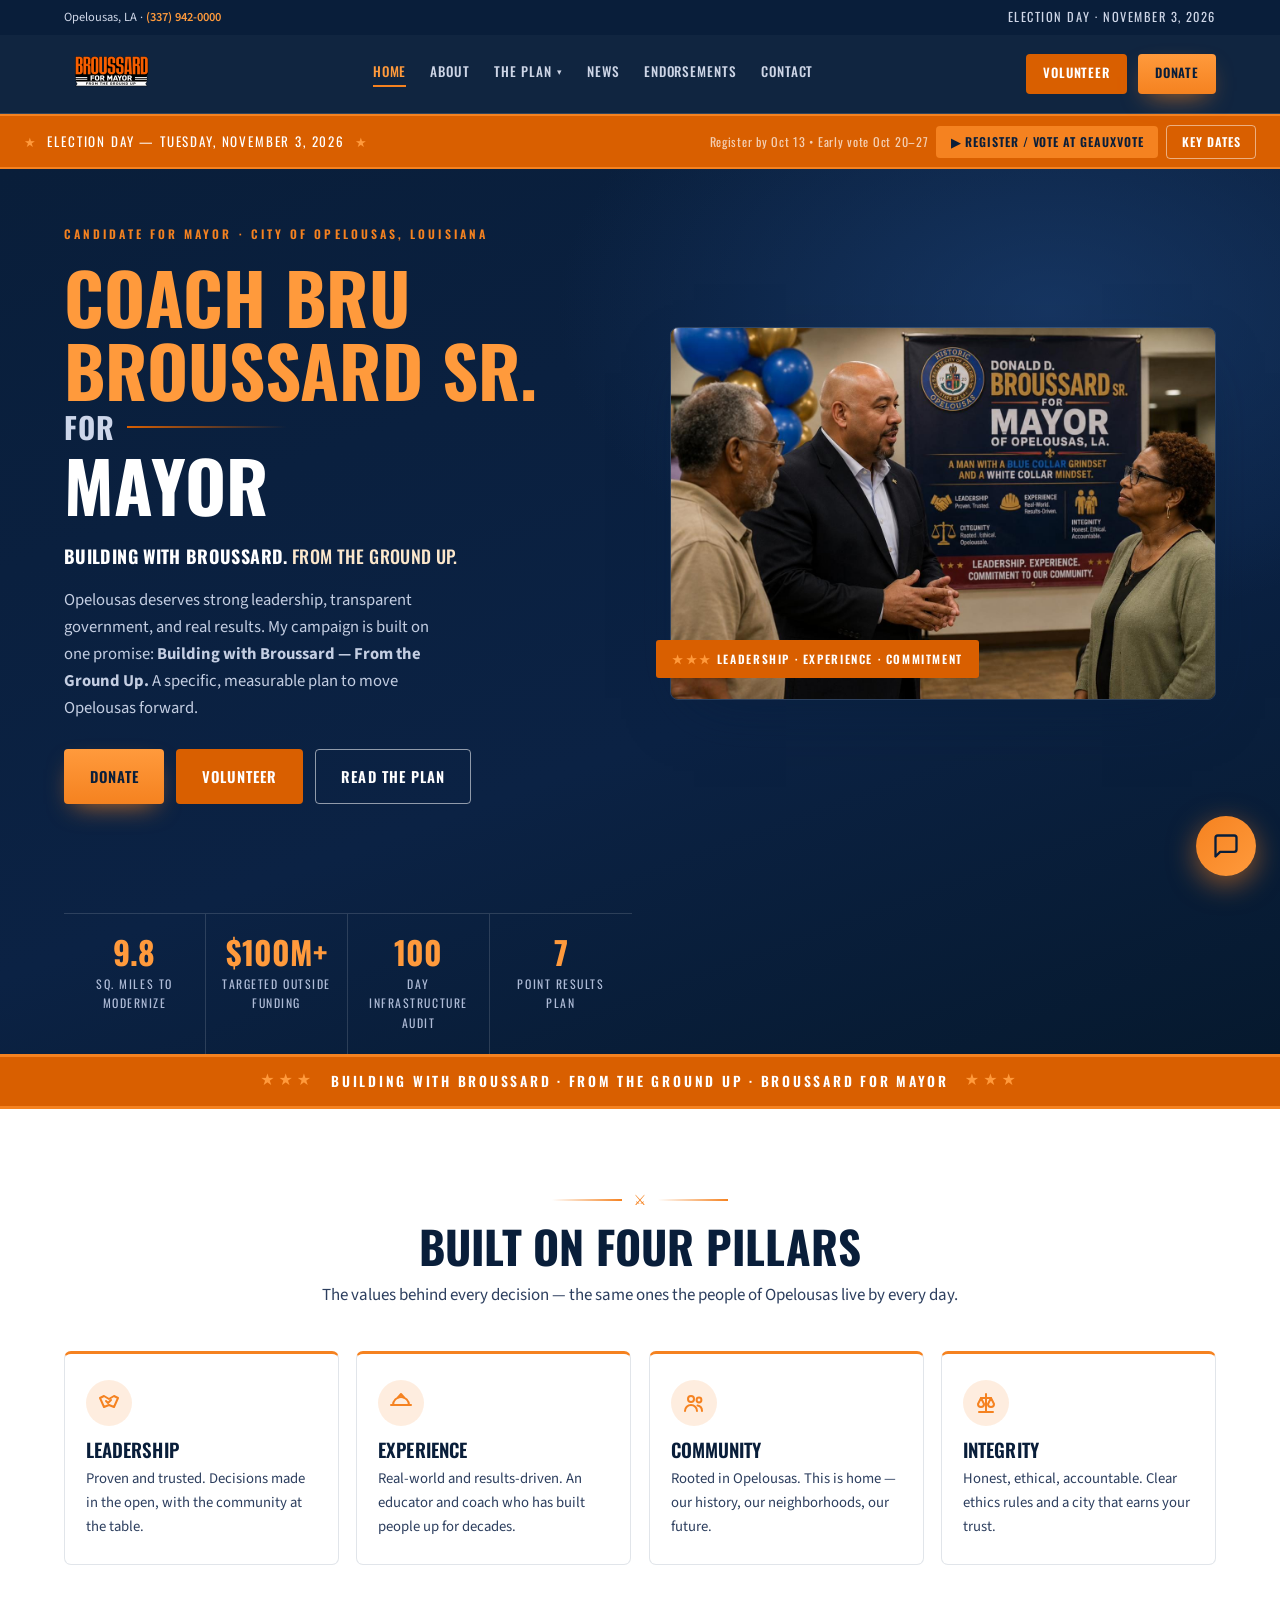
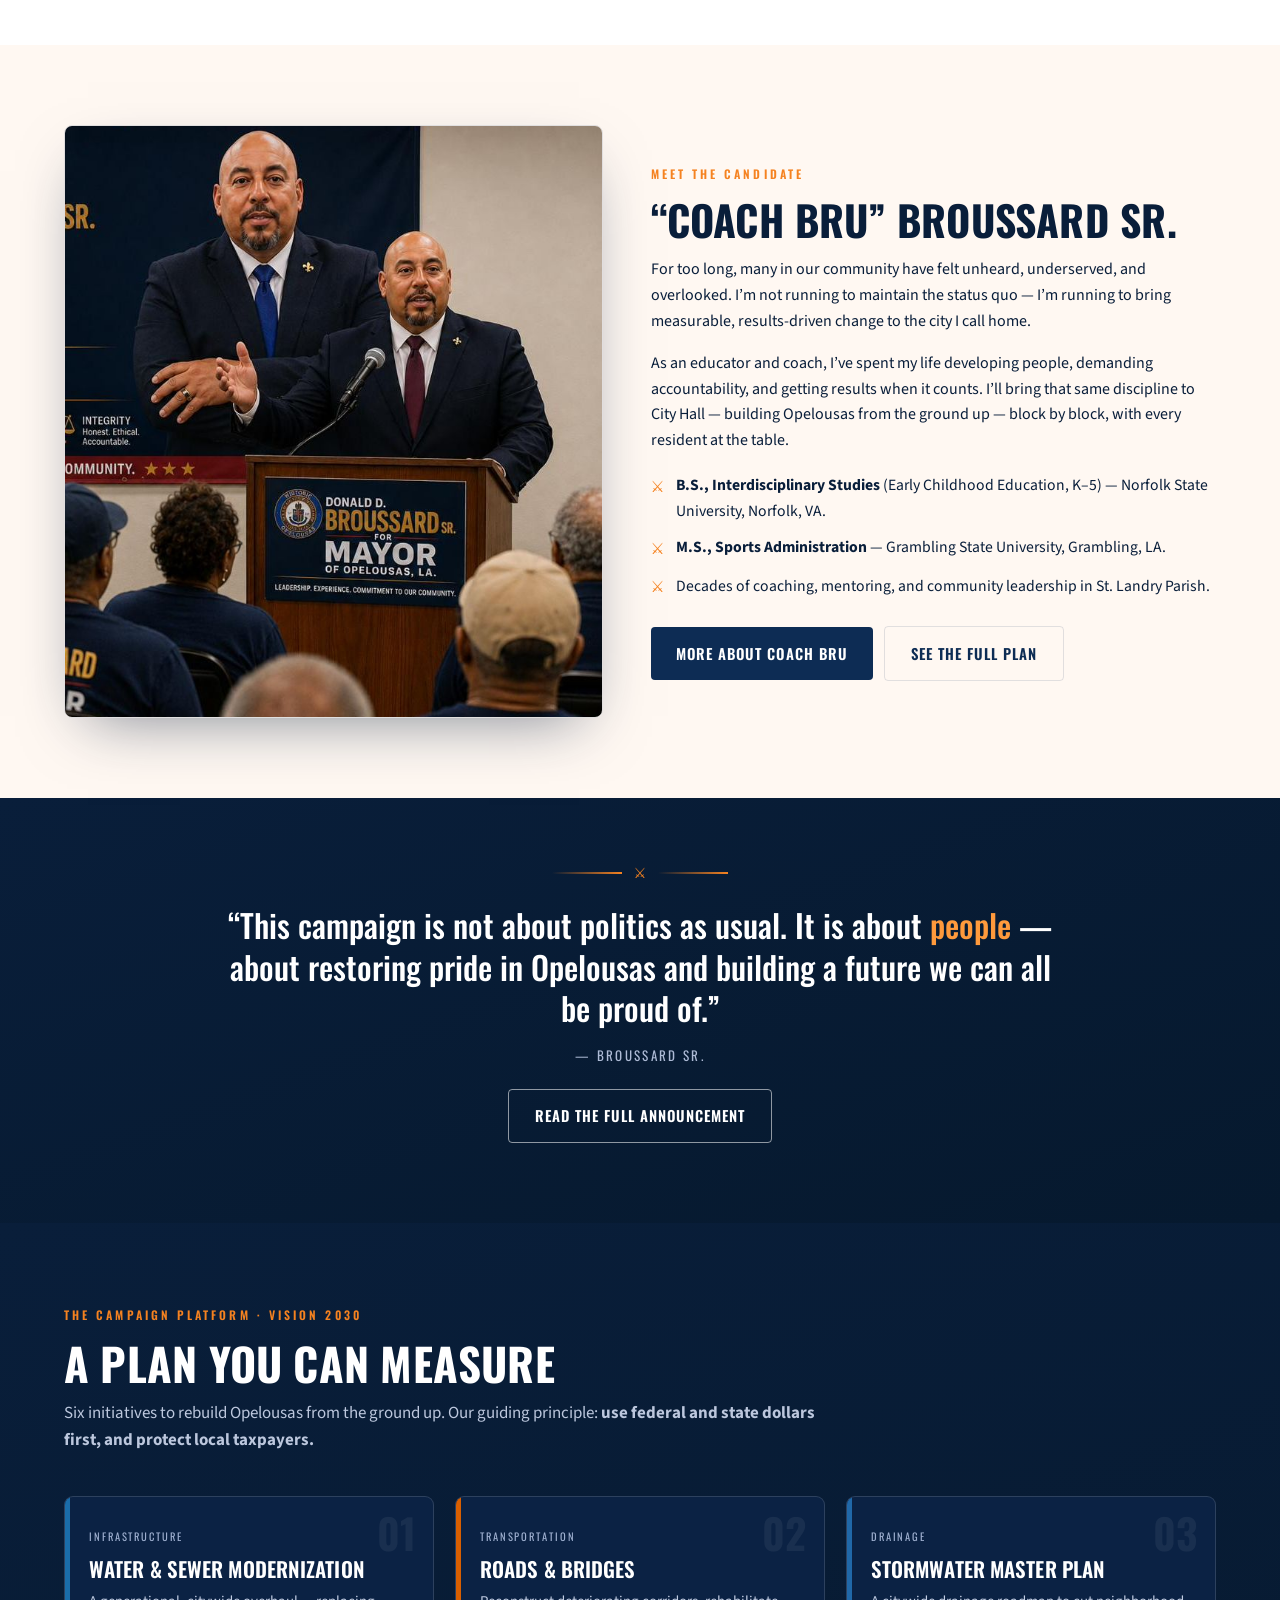
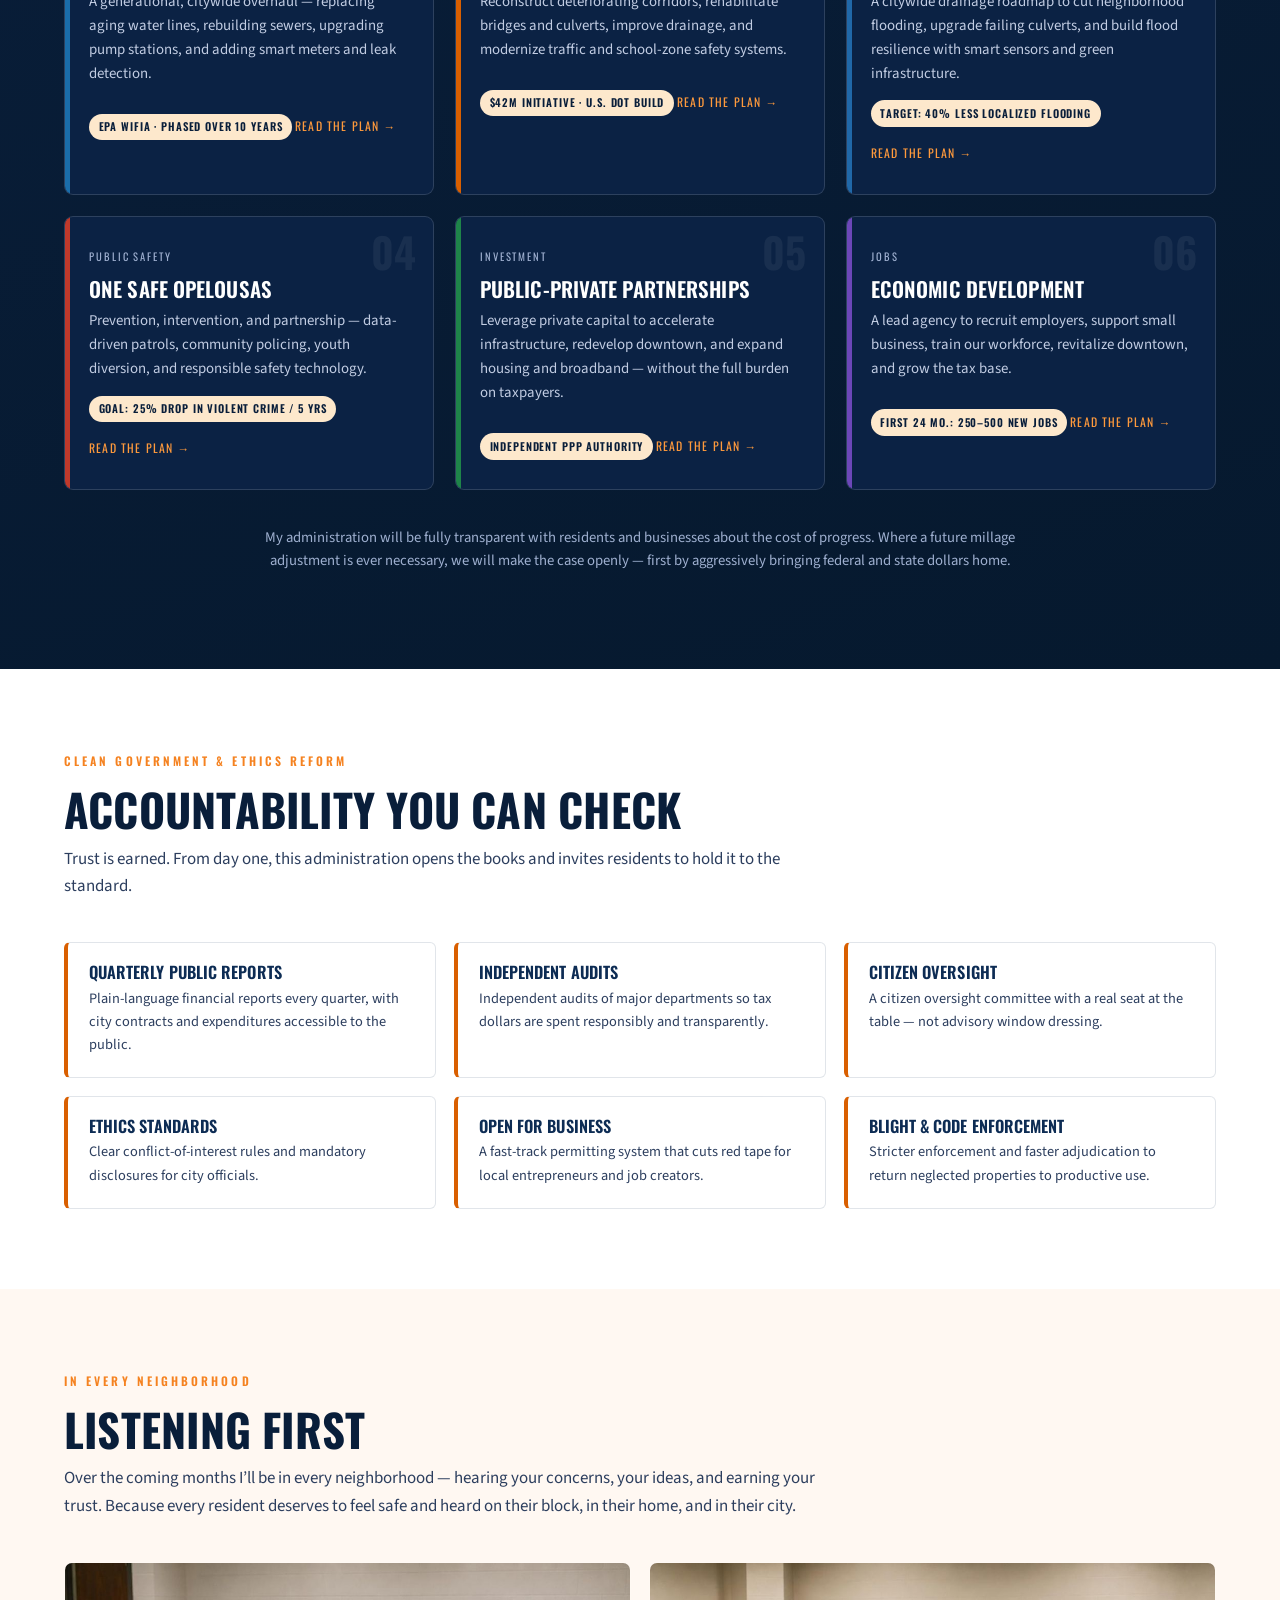
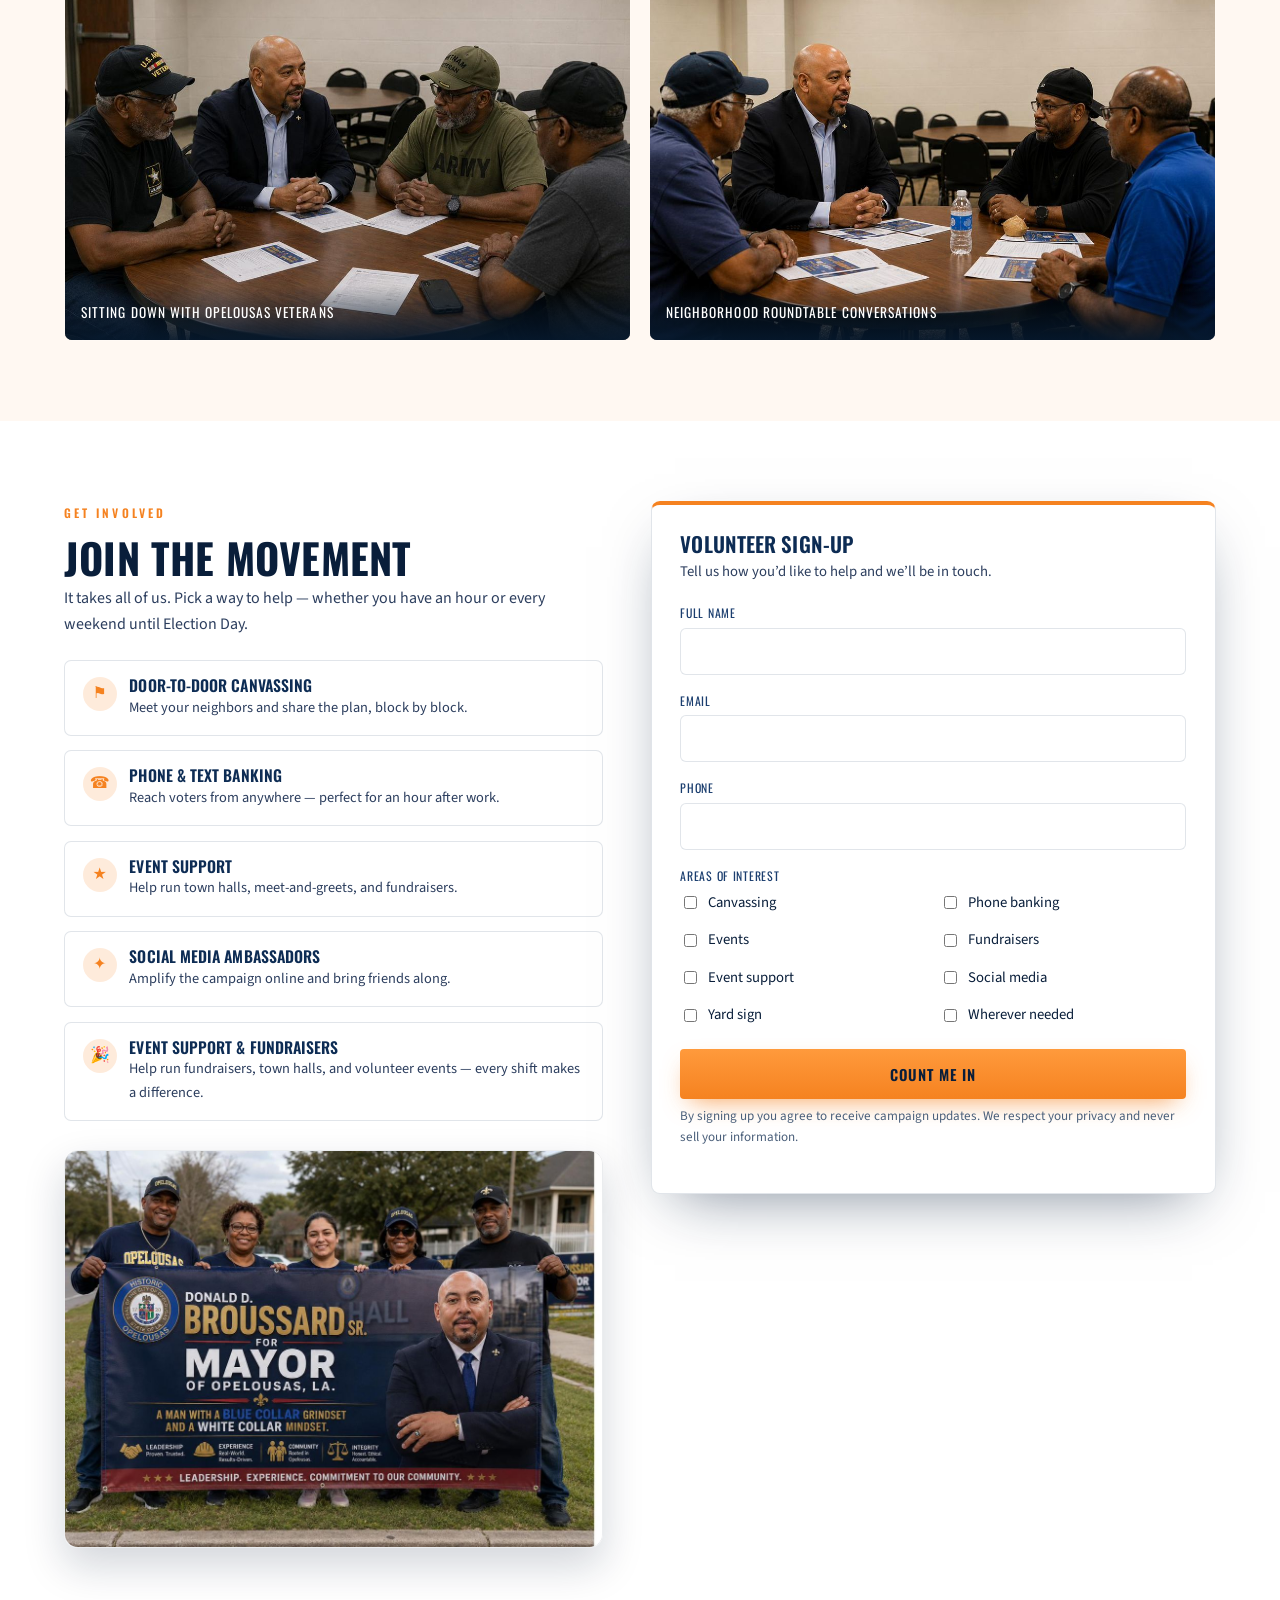
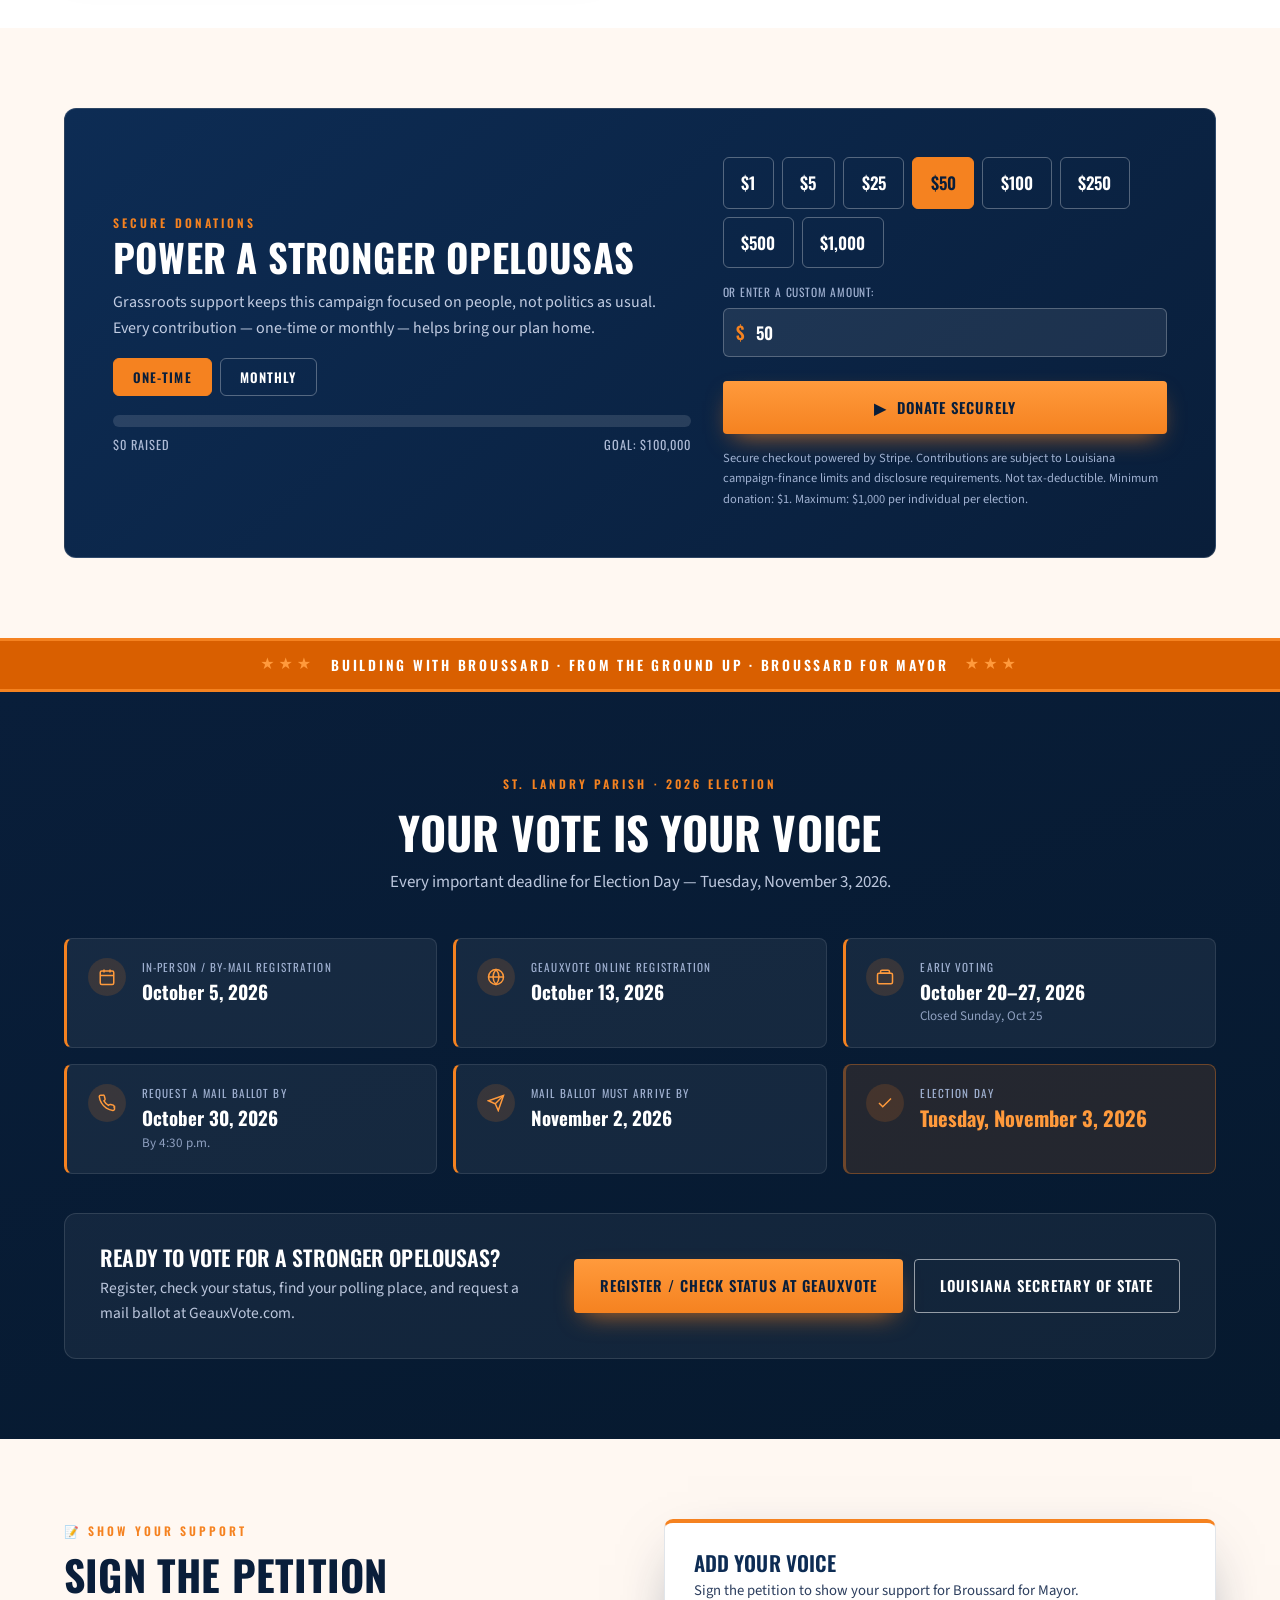
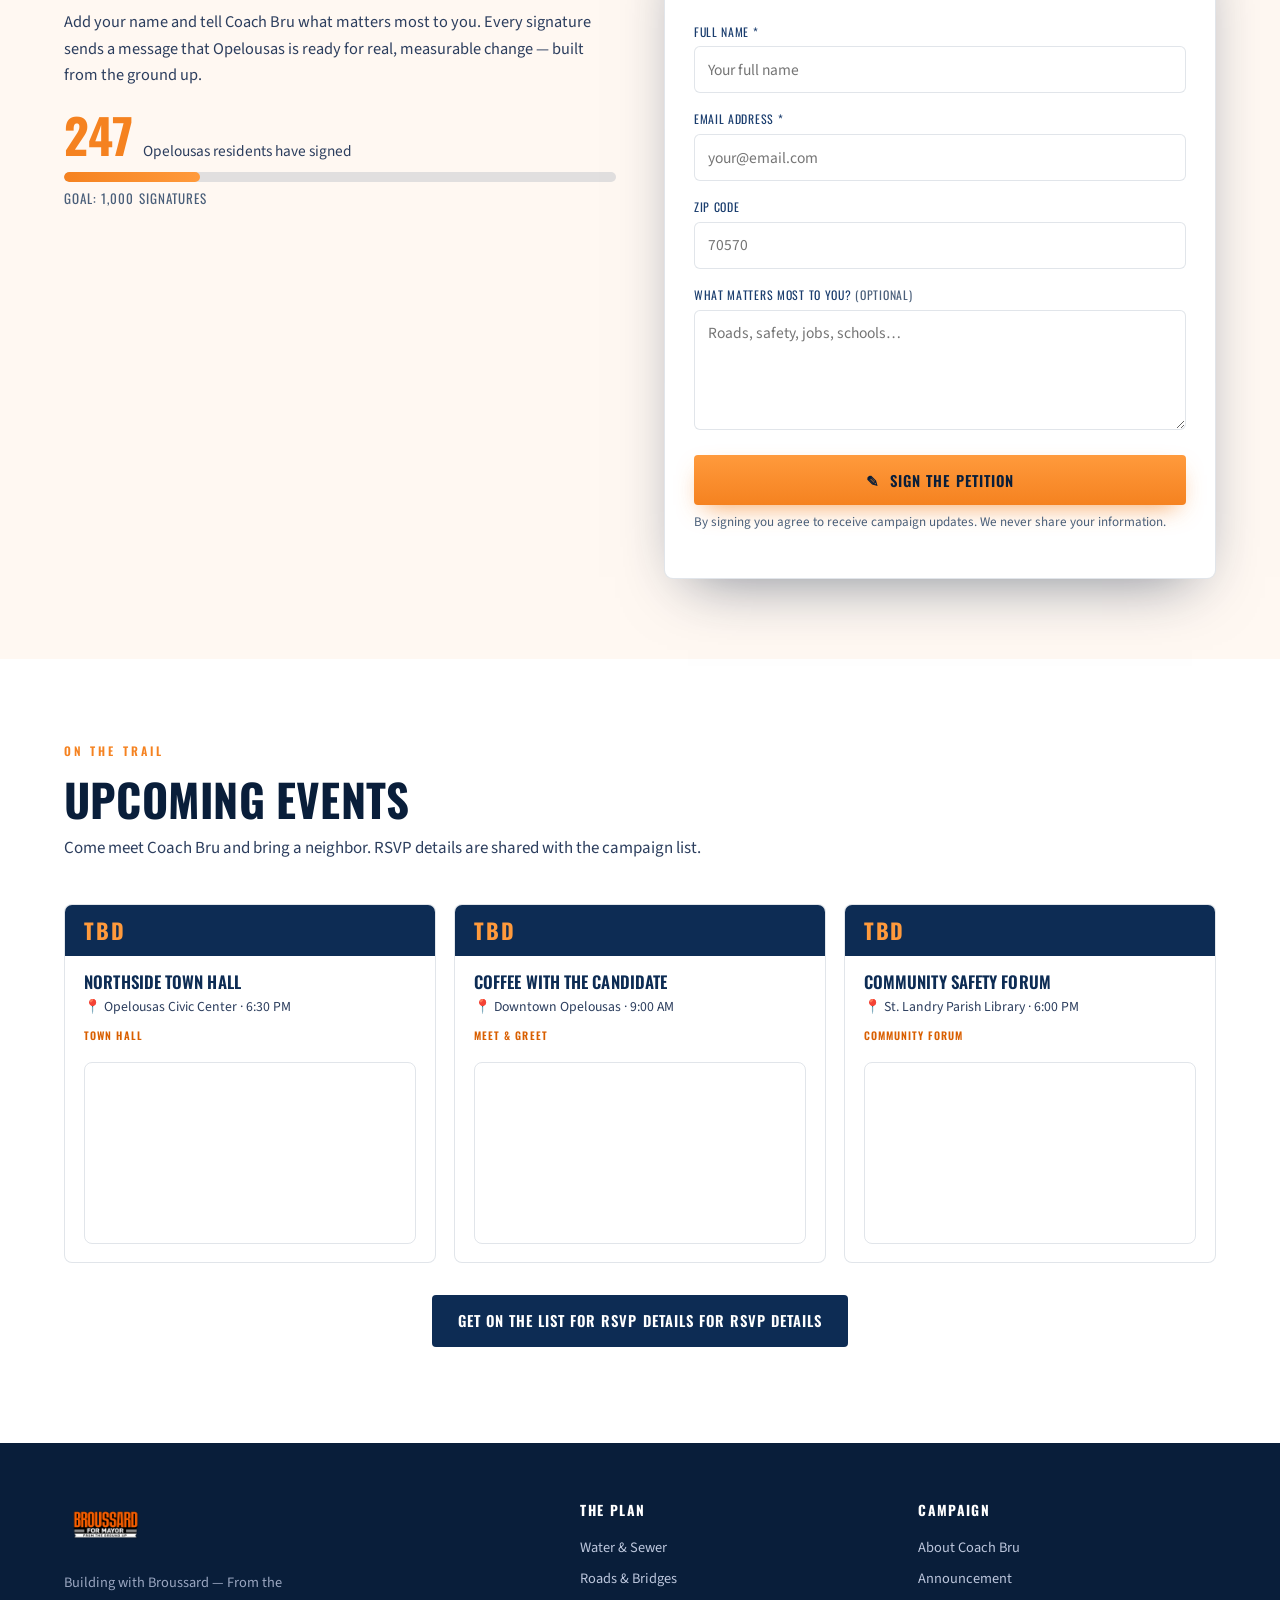
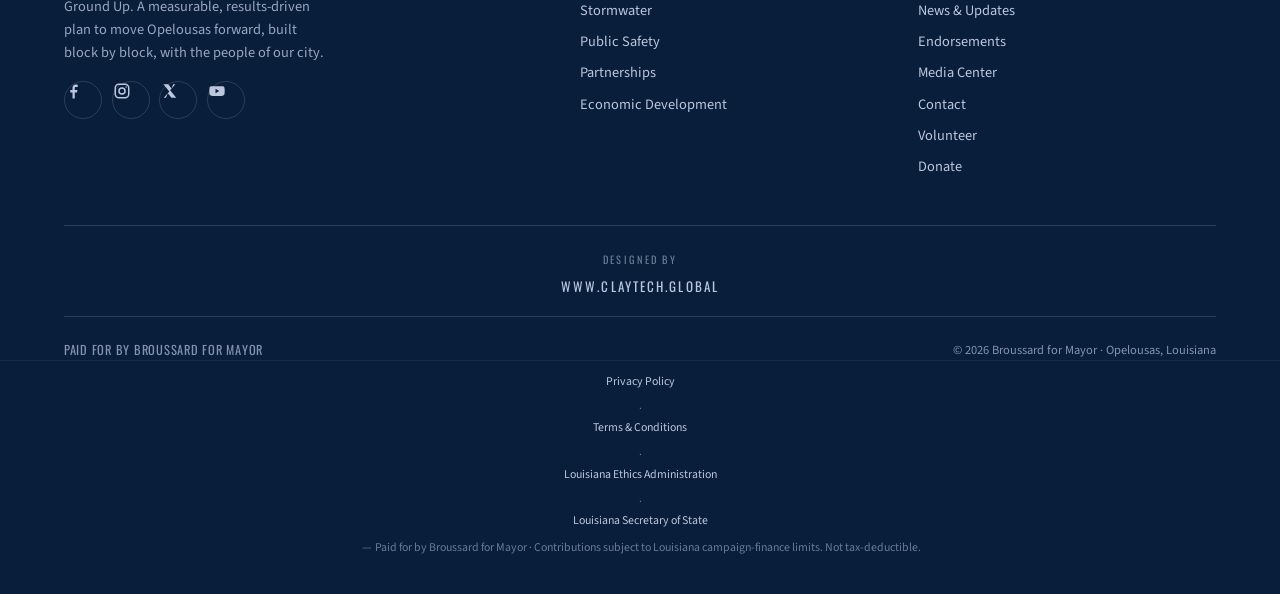
==== index.html @ f2c8d7ed "all done" ====
<!DOCTYPE html>
<html lang="en">
<head>
<meta charset="UTF-8"/>
<meta name="viewport" content="width=device-width,initial-scale=1.0"/>
<title>Broussard for Mayor &mdash; Opelousas, Louisiana</title>
<meta name="description" content="Coach Bru Broussard Sr. &mdash; Broussard for Mayor of Opelousas. Building with Broussard, From the Ground Up."/>
<meta name="theme-color" content="#091e3a"/>
<meta property="og:title" content="Broussard for Mayor &mdash; Opelousas"/>
<meta property="og:description" content="Building with Broussard. From the Ground Up. A six-point plan to rebuild Opelousas."/>
<link rel="preconnect" href="https://fonts.googleapis.com"/>
<link rel="preconnect" href="https://fonts.gstatic.com" crossorigin/>
<link href="https://fonts.googleapis.com/css2?family=Oswald:wght@400;500;600;700&family=Source+Sans+3:ital,wght@0,400;0,500;0,600;0,700;1,400&display=swap" rel="stylesheet"/>
<style>:root{
  --navy-900:#091e3a; --navy-850:#0b2244; --navy-800:#0D2C54; --navy-700:#1a3d6e;
  --gold:#F58220; --gold-bright:#ff9a3c; --gold-soft:#fde8cc;
  --brick:#d95f00; --brick-dark:#b54d00;
  --cream:#fff8f2; --paper:#ffffff; --ink:#091e3a; --slate:#2c3e5e; --slate-2:#4a5f7a;
  --line:rgba(255,255,255,.14); --line-ink:rgba(13,44,84,.12);
  --shadow:0 22px 60px -24px rgba(9,30,58,.55);
  --maxw:1200px;
  --water:#1a6daa; --road:#d95f00; --storm:#2068a8; --safe:#c0392b; --ppp:#1e8449; --econ:#6c47b8;
}
*{box-sizing:border-box;}
html{scroll-behavior:smooth;}
@media (prefers-reduced-motion:reduce){html{scroll-behavior:auto;} *{animation:none!important;transition:none!important;}}
body{margin:0;font-family:"Source Sans 3",system-ui,-apple-system,sans-serif;color:var(--ink);background:var(--paper);line-height:1.62;-webkit-font-smoothing:antialiased;overflow-x:hidden;}
html{overflow-x:hidden;}
img,video,iframe{max-width:100%;height:auto;}
h1,h2,h3,h4,.disp{font-family:"Oswald",sans-serif;font-weight:600;line-height:1.04;margin:0;letter-spacing:.005em;}
a{color:inherit;}
img{max-width:100%;display:block;}
p{margin:0 0 1rem;}
.wrap{max-width:var(--maxw);margin:0 auto;padding:0 24px;}
.wrap-narrow{max-width:980px;}
.eyebrow{font-family:"Oswald";text-transform:uppercase;letter-spacing:.26em;font-size:.74rem;font-weight:600;color:var(--gold);}
.fleur{color:var(--gold);}

/* fleur divider */
.fdiv{display:flex;align-items:center;gap:.7rem;color:var(--gold);font-size:.9rem;}
.fdiv::before,.fdiv::after{content:"";height:2px;background:linear-gradient(90deg,transparent,var(--gold));flex:1;max-width:70px;}
.fdiv.center{justify-content:center;margin:0 auto;}

/* buttons */
.btn{display:inline-flex;align-items:center;gap:.55rem;cursor:pointer;border:none;font-family:"Oswald";font-weight:600;text-transform:uppercase;letter-spacing:.07em;font-size:.92rem;padding:.9rem 1.6rem;border-radius:4px;text-decoration:none;transition:transform .15s ease,box-shadow .2s ease,background .2s ease,color .2s ease;white-space:nowrap;}
.btn:focus-visible{outline:3px solid var(--gold-bright);outline-offset:3px;}
.btn-gold{background:linear-gradient(180deg,var(--gold-bright),var(--gold));color:var(--navy-900);box-shadow:0 10px 26px -10px rgba(245,130,32,.8);}
.btn-gold:hover{transform:translateY(-2px);}
.btn-brick{background:var(--brick);color:#fff;}
.btn-brick:hover{background:var(--brick-dark);transform:translateY(-2px);}
.btn-navy{background:var(--navy-800);color:#fff;}
.btn-navy:hover{background:var(--navy-700);transform:translateY(-2px);}
.btn-ghost{background:transparent;color:#fff;border:1.6px solid rgba(255,255,255,.55);}
.btn-ghost:hover{border-color:var(--gold);color:var(--gold-bright);}
.btn-ghost-ink{background:transparent;color:var(--navy-800);border:1.6px solid var(--line-ink);}
.btn-ghost-ink:hover{border-color:var(--gold);color:var(--navy-700);}
.btn-sm{padding:.62rem 1.05rem;font-size:.8rem;}

.skip{position:absolute;left:-999px;top:0;background:var(--gold);color:var(--navy-900);padding:.6rem 1rem;z-index:300;font-family:"Oswald";font-weight:600;}
.skip:focus{left:8px;top:8px;}

/* seal */
.seal{width:46px;height:46px;flex:0 0 auto;border-radius:50%;background:
  radial-gradient(circle at 50% 50%, #143a78 0 44%, #0a1c44 45% 60%, var(--gold) 61% 70%, #0a1c44 71% 100%);
  position:relative;border:1px solid rgba(255,255,255,.2);display:grid;place-items:center;}
.seal::after{content:"\2693";color:var(--gold-bright);font-size:1.15rem;}

/* top contact bar */
.topbar{background:var(--navy-900);color:#cfd7e8;font-size:.78rem;}
.topbar .wrap{display:flex;justify-content:space-between;align-items:center;gap:1rem;padding:.45rem 24px;flex-wrap:wrap;}
.topbar a{color:var(--gold-bright);text-decoration:none;font-weight:600;}
.topbar .tdate{font-family:"Oswald";letter-spacing:.12em;text-transform:uppercase;}

/* nav */
header.nav{position:sticky;top:0;z-index:200;background:rgba(9,30,58,.97);backdrop-filter:blur(10px);border-bottom:1px solid var(--line);}
.nav .wrap{display:flex;align-items:center;justify-content:space-between;padding:.45rem 24px;gap:1rem;}
.brand{display:flex;align-items:center;text-decoration:none;color:#fff;flex:0 1 auto;min-width:0;}
.brand-logo{height:64px;width:auto;display:block;max-width:min(280px,55vw);object-fit:contain;}
nav.links{display:flex;align-items:center;gap:1.5rem;}
nav.links>a{color:#cdd5e6;text-decoration:none;font-family:"Oswald";font-weight:500;text-transform:uppercase;font-size:.83rem;letter-spacing:.07em;transition:color .15s;padding-bottom:3px;border-bottom:2px solid transparent;}
nav.links>a:hover,nav.links>a.active{color:var(--gold-bright);border-color:var(--gold);}
/* dropdown */
.has-drop{position:relative;}
.has-drop>a{display:inline-flex;align-items:center;gap:.35rem;cursor:pointer;color:#cdd5e6;text-decoration:none;font-family:"Oswald";font-weight:500;text-transform:uppercase;font-size:.83rem;letter-spacing:.07em;padding-bottom:3px;border-bottom:2px solid transparent;}
.has-drop>a:hover,.has-drop.active>a{color:var(--gold-bright);border-color:var(--gold);}
.has-drop>a::after{content:"\25be";font-size:.7em;}
.dropmenu{position:absolute;top:calc(100% + 8px);left:50%;transform:translateX(-50%) translateY(6px);background:var(--navy-850);border:1px solid var(--line);border-radius:8px;padding:.5rem;min-width:248px;opacity:0;visibility:hidden;transition:opacity .16s,transform .16s;box-shadow:var(--shadow);}
.has-drop:hover .dropmenu,.has-drop:focus-within .dropmenu{opacity:1;visibility:visible;transform:translateX(-50%) translateY(0);}
.dropmenu a{display:flex;align-items:center;gap:.6rem;padding:.6rem .7rem;border-radius:6px;color:#cdd5e6;text-decoration:none;font-family:"Oswald";text-transform:uppercase;letter-spacing:.05em;font-size:.78rem;border:none;}
.dropmenu a:hover{background:rgba(255,255,255,.06);color:#fff;}
.dropmenu a .sw{width:10px;height:10px;border-radius:2px;flex:0 0 auto;}
.nav-cta{display:flex;align-items:center;gap:.7rem;}
.menu-btn{display:none;background:none;border:1.5px solid var(--line);color:#fff;border-radius:5px;padding:.5rem .65rem;cursor:pointer;font-size:1.1rem;}
.mobile-panel{display:none;background:var(--navy-850);border-bottom:1px solid var(--line);}
.mobile-panel.open{display:block;}
.mobile-panel a{display:block;padding:.85rem 24px;color:#cdd5e6;text-decoration:none;font-family:"Oswald";text-transform:uppercase;letter-spacing:.07em;border-bottom:1px solid rgba(255,255,255,.06);font-size:.86rem;}
.mobile-panel a.sub{padding-left:42px;font-size:.8rem;color:#aeb9d2;}
.mobile-panel .mlabel{padding:.85rem 24px .3rem;font-size:.68rem;letter-spacing:.2em;color:var(--gold);font-family:"Oswald";text-transform:uppercase;}

/* hero (home) */
.hero{position:relative;background:linear-gradient(160deg,var(--navy-900),var(--navy-850) 60%,#06192e);color:#fff;overflow:hidden;}
.hero .wrap{display:grid;grid-template-columns:1.02fr .98fr;gap:2.4rem;align-items:center;position:relative;z-index:2;padding-top:3.4rem;padding-bottom:3.4rem;}
.hero-copy .eyebrow{margin-bottom:1.05rem;display:block;}
.hero h1{font-size:clamp(2.5rem,5.6vw,4.4rem);font-weight:700;text-transform:uppercase;}
.hero h1 .name{color:var(--gold-bright);display:block;}
.hero h1 .for{display:flex;align-items:center;gap:.7rem;font-size:.42em;letter-spacing:.04em;color:#cdd6ea;margin:.35rem 0;}
.hero h1 .for::after{content:"";height:2px;flex:1;background:linear-gradient(90deg,var(--brick),transparent);max-width:160px;}
.hero h1 .office{color:#fff;display:block;}
.hero .slogan{font-family:"Oswald";font-weight:500;font-size:1.12rem;color:var(--gold-soft);margin:1.3rem 0 .2rem;text-transform:uppercase;letter-spacing:.02em;}
.hero .slogan b{color:#fff;}
.hero .mission{color:#c4cee2;max-width:48ch;margin:1rem 0 1.7rem;font-size:1.04rem;}
.hero-cta{display:flex;flex-wrap:wrap;gap:.75rem;}
.hero-figure{position:relative;}
.hero-figure .photo{border-radius:8px;overflow:hidden;border:1px solid rgba(255,255,255,.14);box-shadow:var(--shadow);aspect-ratio:3/2.05;}
.hero-figure .photo img{width:100%;height:100%;object-fit:cover;object-position:50% 32%;}
.hero-badge{position:absolute;left:-14px;bottom:22px;background:var(--brick);color:#fff;font-family:"Oswald";font-weight:600;text-transform:uppercase;letter-spacing:.14em;font-size:.72rem;padding:.6rem 1rem;border-radius:3px;box-shadow:var(--shadow);}
.hero-badge .stars{color:var(--gold-bright);letter-spacing:.2em;}
.hero-glow{position:absolute;inset:0;background:radial-gradient(820px 520px at 82% 16%,rgba(26,61,110,.7),transparent 60%);z-index:1;pointer-events:none;}

/* stats */
.stats{display:grid;grid-template-columns:repeat(4,1fr);gap:0;border-top:1px solid var(--line);}
.stats .stat{padding:1.4rem 1rem;text-align:center;border-right:1px solid var(--line);}
.stats .stat:last-child{border-right:none;}
.stats .num{font-family:"Oswald";font-weight:700;font-size:2rem;color:var(--gold-bright);line-height:1;}
.stats .lab{font-size:.74rem;text-transform:uppercase;letter-spacing:.13em;color:#aebbd6;margin-top:.4rem;font-family:"Oswald";}

/* red star ticker band */
.band{background:var(--brick);color:#fff;border-top:3px solid var(--gold);border-bottom:3px solid var(--gold);}
.band .wrap{display:flex;align-items:center;justify-content:center;gap:1rem;padding:.7rem 24px;flex-wrap:wrap;}
.band .txt{font-family:"Oswald";font-weight:600;text-transform:uppercase;letter-spacing:.2em;font-size:.86rem;text-align:center;}
.band .star{color:var(--gold-bright);letter-spacing:.25em;}

/* generic section */
section{padding:5rem 0;}
.bg-cream{background:var(--cream);}
.bg-navy{background:linear-gradient(160deg,var(--navy-900),#06192e);color:#fff;}
.bg-paper{background:var(--paper);}
.shead{max-width:760px;margin-bottom:2.6rem;}
.shead.center{margin-left:auto;margin-right:auto;text-align:center;}
.shead h2{font-size:clamp(1.9rem,4vw,2.8rem);text-transform:uppercase;font-weight:700;margin-top:.7rem;}
.shead p{color:var(--slate);font-size:1.06rem;margin-top:.8rem;}
.bg-navy .shead p{color:#bcc7dd;}

/* pillars */
.pillars{display:grid;grid-template-columns:repeat(4,1fr);gap:1.1rem;}
.pillar{background:#fff;border:1px solid var(--line-ink);border-top:3px solid var(--gold);border-radius:7px;padding:1.6rem 1.3rem;}
.pillar .ic{width:46px;height:46px;display:grid;place-items:center;border-radius:50%;background:rgba(245,130,32,.14);color:var(--gold);margin-bottom:.9rem;}
.pillar .ic svg{width:24px;height:24px;}
.pillar h3{font-size:1.18rem;text-transform:uppercase;font-weight:600;}
.pillar p{font-size:.92rem;color:var(--slate);margin:.45rem 0 0;}

/* split */
.split{display:grid;grid-template-columns:1fr 1.05fr;gap:3rem;align-items:center;}
.split.rev{grid-template-columns:1.05fr 1fr;}
.split .media{border-radius:8px;overflow:hidden;border:1px solid var(--line-ink);box-shadow:var(--shadow);aspect-ratio:4/4.4;}
.split .media img{width:100%;height:100%;object-fit:cover;}
.split h2{font-size:clamp(1.8rem,3.6vw,2.6rem);text-transform:uppercase;font-weight:700;margin:.6rem 0 1rem;}
.factlist{list-style:none;padding:0;margin:1.2rem 0 0;display:grid;gap:.7rem;}
.factlist li{display:flex;gap:.7rem;align-items:flex-start;font-size:.98rem;}
.factlist .fleur{flex:0 0 auto;margin-top:.1rem;}

/* plan grid (home) */
.plan{display:grid;grid-template-columns:repeat(3,1fr);gap:1.3rem;}
.pcard{position:relative;display:block;text-decoration:none;background:var(--navy-850);border:1px solid var(--line);border-radius:9px;padding:1.7rem 1.5rem;overflow:hidden;transition:transform .18s ease,border-color .18s ease;}
.pcard:hover{transform:translateY(-4px);border-color:rgba(245,130,32,.5);}
.pcard .tag{font-family:"Oswald";font-size:.66rem;letter-spacing:.18em;text-transform:uppercase;color:#9fb0d0;}
.pcard h3{font-size:1.3rem;text-transform:uppercase;font-weight:600;margin:.5rem 0 .6rem;color:#fff;}
.pcard p{font-size:.93rem;color:#c2cde3;margin:0 0 .9rem;}
.pcard .chip{display:inline-flex;align-items:center;gap:.4rem;font-family:"Oswald";font-size:.68rem;letter-spacing:.08em;text-transform:uppercase;font-weight:600;color:var(--navy-900);background:var(--gold-soft);padding:.28rem .6rem;border-radius:20px;}
.pcard .more{font-family:"Oswald";text-transform:uppercase;letter-spacing:.1em;font-size:.74rem;color:var(--gold-bright);margin-top:1rem;display:inline-block;}
.pcard .accent{position:absolute;left:0;top:0;width:5px;height:100%;}
.pcard .num{position:absolute;right:1.1rem;top:.9rem;font-family:"Oswald";font-weight:700;font-size:2.6rem;color:rgba(255,255,255,.06);line-height:1;}

/* accountability */
.acc{display:grid;grid-template-columns:repeat(3,1fr);gap:1.1rem;margin-top:.5rem;}
.acc .item{background:#fff;border:1px solid var(--line-ink);border-left:4px solid var(--brick);border-radius:6px;padding:1.3rem 1.3rem;}
.acc .item h4{font-family:"Oswald";font-size:1.02rem;text-transform:uppercase;font-weight:600;color:var(--navy-800);margin-bottom:.35rem;}
.acc .item p{font-size:.9rem;color:var(--slate);margin:0;}

/* gallery */
.gal{display:grid;grid-template-columns:repeat(2,1fr);gap:1.1rem;}
.gal figure{margin:0;border-radius:8px;overflow:hidden;position:relative;border:1px solid var(--line);}
.gal figure img{width:100%;height:100%;object-fit:cover;aspect-ratio:3/2;}
.gal figcaption{position:absolute;left:0;bottom:0;right:0;padding:1rem;background:linear-gradient(0deg,rgba(6,25,46,.9),transparent);color:#fff;font-family:"Oswald";text-transform:uppercase;letter-spacing:.08em;font-size:.84rem;}

/* get involved + form */
.involve{display:grid;grid-template-columns:1fr 1.05fr;gap:3rem;align-items:start;}
.involve-photo{margin-top:1.8rem;border-radius:14px;overflow:hidden;box-shadow:0 18px 40px rgba(9,30,58,.18);border:1px solid rgba(9,30,58,.08);}
.involve-photo img{display:block;width:100%;height:auto;}
.waylist{list-style:none;padding:0;margin:1.4rem 0 0;display:grid;gap:.9rem;}
.waylist li{display:flex;gap:.8rem;align-items:flex-start;background:#fff;border:1px solid var(--line-ink);border-radius:7px;padding:1rem 1.1rem;}
.waylist .dot{width:34px;height:34px;flex:0 0 auto;border-radius:50%;background:rgba(245,130,32,.16);color:var(--gold);display:grid;place-items:center;}
.waylist h4{font-family:"Oswald";text-transform:uppercase;font-size:.98rem;margin:0 0 .15rem;color:var(--navy-800);}
.waylist p{margin:0;font-size:.9rem;color:var(--slate);}
.formcard{background:#fff;border:1px solid var(--line-ink);border-top:4px solid var(--gold);border-radius:9px;padding:1.8rem;box-shadow:var(--shadow);}
.formcard h3{font-family:"Oswald";text-transform:uppercase;font-size:1.3rem;color:var(--navy-800);margin-bottom:.3rem;}
.formcard .sub{color:var(--slate);font-size:.92rem;margin-bottom:1.2rem;}
.field{margin-bottom:1rem;}
.field label{display:block;font-family:"Oswald";text-transform:uppercase;letter-spacing:.06em;font-size:.74rem;color:var(--navy-700);margin-bottom:.35rem;}
.field input,.field select,.field textarea{width:100%;padding:.72rem .85rem;border:1.4px solid var(--line-ink);border-radius:6px;font-family:inherit;font-size:.97rem;color:var(--ink);background:#fff;}
.field textarea{min-height:120px;resize:vertical;}
.field input:focus,.field select:focus,.field textarea:focus{outline:none;border-color:var(--gold);box-shadow:0 0 0 3px rgba(245,130,32,.18);}
.checks{display:grid;grid-template-columns:1fr 1fr;gap:.5rem .9rem;margin-top:.2rem;}
.checks label{display:flex;align-items:center;gap:.5rem;font-family:inherit;text-transform:none;letter-spacing:0;font-size:.92rem;color:var(--ink);}
.checks input{width:auto;}
.form-note{font-size:.82rem;color:var(--slate-2);margin-top:.4rem;}
.form-ok{display:none;background:rgba(47,143,95,.1);border:1px solid rgba(47,143,95,.4);color:#1f6e45;border-radius:7px;padding:1rem;font-size:.95rem;}
.form-ok.show{display:block;}

/* donate band */
.donate{background:linear-gradient(140deg,var(--navy-800),var(--navy-900));color:#fff;border-radius:12px;padding:3rem;display:grid;grid-template-columns:1.3fr 1fr;gap:2rem;align-items:center;border:1px solid var(--line);}
.donate h2{font-size:clamp(1.7rem,3.4vw,2.4rem);text-transform:uppercase;font-weight:700;}
.donate p{color:#c2cde3;margin:.8rem 0 0;}
.amts{display:flex;flex-wrap:wrap;gap:.6rem;margin-bottom:1rem;}
.amts a{font-family:"Oswald";font-weight:600;font-size:1.05rem;padding:.7rem 1.1rem;border:1.5px solid rgba(255,255,255,.3);border-radius:6px;text-decoration:none;color:#fff;transition:.15s;}
.amts a:hover,.amts a.feat{background:var(--gold);color:var(--navy-900);border-color:var(--gold);}
.progress{margin-top:1.2rem;}
.progress .track{height:12px;border-radius:20px;background:rgba(255,255,255,.12);overflow:hidden;}
.progress .fill{height:100%;width:64%;background:linear-gradient(90deg,var(--gold),var(--gold-bright));border-radius:20px;}
.progress .meta{display:flex;justify-content:space-between;font-family:"Oswald";font-size:.78rem;letter-spacing:.08em;text-transform:uppercase;color:#aebbd6;margin-top:.5rem;}

/* events */
.events{display:grid;grid-template-columns:repeat(3,1fr);gap:1.1rem;}
.ev{background:#fff;border:1px solid var(--line-ink);border-radius:8px;overflow:hidden;display:flex;flex-direction:column;}
.ev .date{background:var(--navy-800);color:#fff;padding:.9rem 1.2rem;display:flex;align-items:baseline;gap:.5rem;font-family:"Oswald";}
.ev .date .d{font-size:1.8rem;font-weight:700;color:var(--gold-bright);line-height:1;}
.ev .date .d.tbd{font-size:1.35rem;letter-spacing:.08em;}
.ev .date.date-tbd{align-items:center;}
.ev .body{padding:1.1rem 1.2rem;flex:1;}
.ev .body h4{font-family:"Oswald";text-transform:uppercase;font-size:1.05rem;color:var(--navy-800);margin:0 0 .3rem;}
.ev .body .where{font-size:.86rem;color:var(--slate);}
.ev .body .type{display:inline-block;margin-top:.6rem;font-family:"Oswald";font-size:.66rem;letter-spacing:.1em;text-transform:uppercase;color:var(--brick);font-weight:600;}

/* ============ INTERIOR / POLICY PAGES ============ */
/* page banner */
.pbanner{position:relative;background:linear-gradient(155deg,var(--navy-900),var(--navy-850) 55%,#06192e);color:#fff;overflow:hidden;border-bottom:3px solid var(--gold);}
.pbanner::before{content:"";position:absolute;inset:0;background:radial-gradient(720px 460px at 88% 8%,rgba(26,61,110,.6),transparent 60%);pointer-events:none;}
.pbanner .wrap{position:relative;z-index:2;padding:2.6rem 24px 2.9rem;}
.crumb{font-family:"Oswald";text-transform:uppercase;letter-spacing:.14em;font-size:.72rem;color:#9fb0d0;margin-bottom:1.1rem;display:flex;flex-wrap:wrap;gap:.5rem;align-items:center;}
.crumb a{color:#9fb0d0;text-decoration:none;}
.crumb a:hover{color:var(--gold-bright);}
.crumb .sep{color:var(--gold);}
.crumb b{color:#fff;font-weight:600;}
.pbanner .accent-tag{display:inline-flex;align-items:center;gap:.55rem;font-family:"Oswald";text-transform:uppercase;letter-spacing:.18em;font-size:.72rem;font-weight:600;padding:.34rem .8rem;border-radius:20px;color:#fff;margin-bottom:1rem;}
.pbanner h1{font-size:clamp(1.65rem,4.6vw,3.4rem);text-transform:uppercase;font-weight:700;max-width:100%;word-wrap:break-word;overflow-wrap:break-word;line-height:1.08;}
.pbanner .tagline{font-family:"Oswald";font-weight:500;text-transform:uppercase;letter-spacing:.03em;color:var(--gold-soft);font-size:1.06rem;margin-top:.8rem;}
.pbanner .lead{color:#c4cee2;max-width:62ch;margin-top:1rem;font-size:1.05rem;line-height:1.55;}

/* policy body layout */
.policy{padding:3.6rem 0 4.6rem;}
.policy .layout{display:grid;grid-template-columns:1fr 320px;gap:3rem;align-items:start;}
.policy .main h2{font-size:1.7rem;text-transform:uppercase;font-weight:700;color:var(--navy-800);margin:2.6rem 0 1rem;padding-top:1.6rem;border-top:2px solid var(--line-ink);}
.policy .main h2:first-child{margin-top:0;padding-top:0;border-top:none;}
.policy .main h3{font-family:"Oswald";font-size:1.16rem;text-transform:uppercase;font-weight:600;color:var(--navy-700);margin:1.7rem 0 .6rem;}
.policy .main p{color:#3a4763;font-size:1.02rem;}
.policy .main p.intro{font-size:1.12rem;color:var(--ink);}
.policy .main strong{color:var(--navy-800);}

/* bullet list with fleur/check */
.blist{list-style:none;padding:0;margin:.4rem 0 1.4rem;display:grid;gap:.55rem;}
.blist li{position:relative;padding-left:1.7rem;color:#3a4763;font-size:1.0rem;}
.blist li::before{content:"\2693";position:absolute;left:0;top:0;color:var(--gold);font-size:.9rem;}
.blist.check li::before{content:"\2713";color:var(--ppp);font-weight:700;}
.blist.arrow li::before{content:"\2192";color:var(--brick);font-weight:700;}

/* numbered component cards */
.complist{display:grid;gap:1rem;margin:1rem 0 1.4rem;counter-reset:cp;}
.comp{position:relative;background:#fff;border:1px solid var(--line-ink);border-radius:8px;padding:1.3rem 1.4rem 1.3rem 3.6rem;}
.comp::before{counter-increment:cp;content:counter(cp);position:absolute;left:1.1rem;top:1.2rem;width:30px;height:30px;border-radius:50%;background:var(--navy-800);color:var(--gold-bright);font-family:"Oswald";font-weight:700;display:grid;place-items:center;font-size:.95rem;}
.comp h3{margin:0 0 .35rem;font-size:1.08rem;color:var(--navy-800);}
.comp p{margin:0;font-size:.95rem;color:var(--slate);}
.comp .meta{font-family:"Oswald";text-transform:uppercase;letter-spacing:.08em;font-size:.72rem;color:var(--brick);margin-top:.5rem;}

/* data table */
.ftable{width:100%;border-collapse:collapse;margin:.6rem 0 1.6rem;font-size:.98rem;border:1px solid var(--line-ink);border-radius:8px;overflow:hidden;}
.ftable caption{caption-side:top;text-align:left;font-family:"Oswald";text-transform:uppercase;letter-spacing:.08em;font-size:.8rem;color:var(--slate-2);margin-bottom:.5rem;}
.ftable th,.ftable td{text-align:left;padding:.78rem 1rem;border-bottom:1px solid var(--line-ink);}
.ftable thead th{background:var(--navy-800);color:#fff;font-family:"Oswald";text-transform:uppercase;letter-spacing:.06em;font-size:.78rem;font-weight:600;}
.ftable tbody tr:nth-child(even){background:rgba(13,44,84,.025);}
.ftable td:last-child,.ftable th:last-child{text-align:right;font-variant-numeric:tabular-nums;}
.ftable tfoot td{font-family:"Oswald";text-transform:uppercase;font-weight:700;background:var(--cream);color:var(--navy-800);}
.ftable.left td:last-child,.ftable.left th:last-child{text-align:left;}

/* phase cards */
.phases{display:grid;gap:1rem;margin:1rem 0 1.4rem;}
.phase{background:#fff;border:1px solid var(--line-ink);border-left:4px solid var(--gold);border-radius:8px;padding:1.1rem 1.3rem;}
.phase .ph{font-family:"Oswald";text-transform:uppercase;letter-spacing:.08em;font-size:.78rem;color:var(--brick);font-weight:600;margin-bottom:.35rem;}
.phase h4{font-family:"Oswald";font-size:1.05rem;color:var(--navy-800);margin:0 0 .4rem;}
.phase p{margin:0;color:var(--slate);font-size:.94rem;}

/* metrics */
.metrics{display:grid;grid-template-columns:repeat(4,1fr);gap:1rem;margin:1rem 0 1.4rem;}
.metric{background:var(--navy-850);color:#fff;border-radius:9px;padding:1.4rem 1.1rem;text-align:center;border:1px solid var(--line);}
.metric .mv{font-family:"Oswald";font-weight:700;font-size:2rem;color:var(--gold-bright);line-height:1;}
.metric .ml{font-size:.84rem;color:#c2cde3;margin-top:.5rem;}

/* chip cloud (zones / streets) */
.chips{display:flex;flex-wrap:wrap;gap:.5rem;margin:.6rem 0 1.4rem;}
.chips span{font-family:"Source Sans 3";font-size:.86rem;background:#fff;border:1px solid var(--line-ink);border-radius:20px;padding:.34rem .85rem;color:var(--navy-700);}
.chipgroup{margin:1.2rem 0;}
.chipgroup h4{font-family:"Oswald";text-transform:uppercase;letter-spacing:.06em;font-size:.82rem;color:var(--brick);margin:0 0 .55rem;}

/* callout / campaign message */
.callout{background:linear-gradient(150deg,var(--navy-800),var(--navy-900));color:#fff;border-radius:12px;padding:2.2rem 2.3rem;margin:2.2rem 0 0;border:1px solid var(--line);position:relative;overflow:hidden;}
.callout::before{content:"\201C";position:absolute;right:1.4rem;top:.2rem;font-family:Georgia,serif;font-size:6rem;color:rgba(255,154,60,.16);line-height:1;}
.callout .ql,.policy .main .callout .ql,.policy .main .callout p.ql{font-family:"Oswald";font-weight:500;font-size:1.3rem;line-height:1.35;color:#fff!important;}
.callout .qa,.policy .main .callout .qa,.policy .main .callout p.qa{font-family:"Oswald";text-transform:uppercase;letter-spacing:.14em;font-size:.78rem;color:var(--gold-bright)!important;margin-top:1rem;}
.callout p,.policy .main .callout p{color:#fff!important;margin:.9rem 0 0;font-size:1rem;}
.callout strong,.policy .main .callout strong{color:var(--gold-bright)!important;}

/* sidebar */
.aside{position:sticky;top:96px;display:grid;gap:1.2rem;}
.card{background:#fff;border:1px solid var(--line-ink);border-radius:10px;padding:1.4rem 1.4rem;box-shadow:0 12px 34px -22px rgba(9,30,58,.4);}
.card.gold-top{border-top:4px solid var(--gold);}
.card h4{font-family:"Oswald";text-transform:uppercase;letter-spacing:.06em;font-size:.86rem;color:var(--navy-800);margin:0 0 .9rem;}
.facts{list-style:none;padding:0;margin:0;display:grid;gap:.7rem;}
.facts li{display:flex;justify-content:space-between;gap:1rem;font-size:.9rem;border-bottom:1px dashed var(--line-ink);padding-bottom:.7rem;}
.facts li:last-child{border-bottom:none;padding-bottom:0;}
.facts .k{color:var(--slate);}
.facts .v{font-family:"Oswald";font-weight:600;color:var(--navy-800);text-align:right;}
.toc{list-style:none;padding:0;margin:0;display:grid;gap:.1rem;}
.toc a{display:block;padding:.5rem .6rem;border-radius:6px;text-decoration:none;color:var(--slate);font-size:.9rem;border-left:2px solid transparent;}
.toc a:hover{background:var(--cream);color:var(--navy-800);border-left-color:var(--gold);}
.aside .other{display:grid;gap:.4rem;}
.aside .other a{display:flex;align-items:center;gap:.6rem;text-decoration:none;font-family:"Oswald";text-transform:uppercase;letter-spacing:.04em;font-size:.78rem;color:var(--navy-700);padding:.45rem .2rem;border-bottom:1px solid var(--line-ink);}
.aside .other a:last-child{border-bottom:none;}
.aside .other a:hover{color:var(--brick);}
.aside .other .sw{width:9px;height:9px;border-radius:2px;flex:0 0 auto;}

/* references */
.reflist{display:grid;gap:1.4rem;margin-top:1rem;}
.refgroup{background:#fff;border:1px solid var(--line-ink);border-radius:10px;padding:1.4rem 1.5rem;}
.refgroup h3{font-family:"Oswald";text-transform:uppercase;font-size:1.05rem;color:var(--navy-800);margin:0 0 .8rem;border-bottom:2px solid var(--gold);padding-bottom:.5rem;display:inline-block;}
.refgroup ul{list-style:none;padding:0;margin:0;display:grid;gap:.6rem;}
.refgroup li{display:flex;flex-wrap:wrap;gap:.2rem .6rem;align-items:baseline;font-size:.96rem;}
.refgroup li .rn{color:var(--navy-800);font-weight:600;}
.refgroup li a{color:var(--water);text-decoration:none;word-break:break-word;}
.refgroup li a:hover{text-decoration:underline;}

/* plan-index cards (issues landing) */
.planindex{display:grid;grid-template-columns:repeat(2,1fr);gap:1.3rem;}

/* footer */
footer.site{background:var(--navy-900);color:#aab4cc;font-size:.9rem;padding:3.5rem 0 1.6rem;}
.fgrid{display:grid;grid-template-columns:1.6fr 1fr 1fr;gap:2.5rem;}
.fbrand .brand-logo{height:56px;max-width:260px;margin-bottom:.2rem;}
.fbrand p{margin-top:1rem;max-width:38ch;color:#9aa6c0;}
footer.site h5{font-family:"Oswald";text-transform:uppercase;letter-spacing:.1em;color:#fff;font-size:.86rem;margin:0 0 .9rem;}
footer.site a{color:#bcc6dc;text-decoration:none;display:block;margin-bottom:.5rem;}
footer.site a:hover{color:var(--gold-bright);}
.social{display:flex;gap:.6rem;margin-top:.3rem;}
.social a{width:38px;height:38px;border:1px solid var(--line);border-radius:50%;display:grid;place-items:center;margin:0;}
.social a:hover{border-color:var(--gold);}
.social svg{width:18px;height:18px;}
.f-credit{margin-top:2.4rem;padding-top:1.6rem;border-top:1px solid var(--line);text-align:center;}
.f-credit-label{display:block;font-family:"Oswald";font-size:.65rem;letter-spacing:.22em;text-transform:uppercase;color:#6a7a94;margin-bottom:.45rem;}
.f-credit a{font-family:"Oswald";font-size:.82rem;letter-spacing:.16em;text-transform:uppercase;color:var(--gold-bright);text-decoration:none;display:inline-block;margin:0;transition:color .15s;}
.f-credit a:hover{color:#fff;}
.fbar{border-top:1px solid var(--line);margin-top:1.2rem;padding-top:1.4rem;display:flex;justify-content:space-between;flex-wrap:wrap;gap:.6rem;font-size:.78rem;color:#8593b0;}
.disclaimer{font-family:"Oswald";letter-spacing:.06em;text-transform:uppercase;}

/* responsive */
@media (max-width:980px){
  .wrap{padding:0 16px;}
  .nav .wrap{padding:.4rem 16px;gap:.5rem;}
  .brand{min-width:0;flex:1 1 auto;}
  .brand-logo{height:52px;max-width:min(220px,58vw);}
  nav.links{display:none;}
  .nav-cta{flex:0 0 auto;gap:.4rem;}
  .nav-cta>.btn{display:none;}
  .menu-btn{display:inline-flex;align-items:center;justify-content:center;flex:0 0 auto;min-width:42px;min-height:42px;}
  .hero .wrap{grid-template-columns:1fr;gap:1.8rem;}
  .hero-figure{order:-1;}
  .split,.split.rev,.involve,.donate{grid-template-columns:1fr;gap:2rem;}
  .plan,.acc,.events,.planindex{grid-template-columns:1fr 1fr;}
  .pillars{grid-template-columns:1fr 1fr;}
  .metrics{grid-template-columns:1fr 1fr;}
  .fgrid{grid-template-columns:1fr 1fr;}
  .stats{grid-template-columns:1fr 1fr;}
  .stats .stat:nth-child(2){border-right:none;}
  .stats .stat:nth-child(1),.stats .stat:nth-child(2){border-bottom:1px solid var(--line);}
  .policy .layout{grid-template-columns:1fr;gap:2.4rem;}
  .aside{position:static;}
  .pbanner .wrap{padding:2rem 16px 2.2rem;}
  .contact-layout,.petition-wrap{grid-template-columns:1fr;}
  .btn{white-space:normal;}
}
@media (max-width:600px){
  section{padding:3.4rem 0;}
  .plan,.acc,.events,.gal,.pillars,.checks,.fgrid,.planindex,.metrics{grid-template-columns:1fr;}
  .hero .wrap{padding-top:2.4rem;}
  .donate{padding:1.4rem;}
  .topbar .tinfo{display:none;}
  .callout{padding:1.6rem;}
  .ftable th,.ftable td{padding:.6rem .7rem;font-size:.9rem;}
  .pbanner h1{font-size:1.55rem;}
  .pbanner .lead{font-size:.95rem;}
  .shead h2{font-size:1.55rem;}
  .amts a,.amt-btn{white-space:normal;}
  .news-newsletter,.vregister{padding:1.4rem;gap:1rem;}
  .nnl-form{width:100%;}
  .nnl-form input{min-width:0;width:100%;}
}

.view[hidden]{display:none!important;}
.has-drop>a.active{color:var(--gold-bright);border-color:var(--gold);}

/* ── image banners ── */
.imgbanner{background:var(--navy-900);border-bottom:3px solid var(--gold);}
.imgbanner-top{background:linear-gradient(180deg,var(--navy-900),var(--navy-850));}
.imgbanner-top .wrap{padding:.9rem 24px;}
.imgbanner-top .crumb{margin:0;}
.imgbanner-media{max-width:1717px;margin:0 auto;line-height:0;background:#091e3a;}
.imgbanner-media img{width:100%;height:auto;display:block;}
.sr-only{position:absolute;width:1px;height:1px;padding:0;margin:-1px;overflow:hidden;clip:rect(0 0 0 0);white-space:nowrap;border:0;}

/* ── about hero ── */
.about-hero-banner{background:var(--navy-900);border-bottom:3px solid var(--gold);}
.about-hero-banner .crumb-row{background:linear-gradient(180deg,var(--navy-900),var(--navy-850));padding:.9rem 24px;}
.about-hero-banner .crumb-row .crumb{margin:0;}
.about-hero-banner .media{max-width:1983px;margin:0 auto;line-height:0;}
.about-hero-banner .media img{width:100%;height:auto;display:block;}
.about-hero-banner .caption{background:var(--navy-900);padding:.7rem 24px;display:flex;align-items:center;justify-content:space-between;flex-wrap:wrap;gap:.5rem;}
.about-hero-banner .caption .tag{font-family:"Oswald";text-transform:uppercase;letter-spacing:.18em;font-size:.74rem;color:var(--gold-bright);}
.about-hero-banner .caption .roles{display:flex;gap:1rem;flex-wrap:wrap;}
.about-hero-banner .caption .roles span{font-family:"Oswald";text-transform:uppercase;letter-spacing:.1em;font-size:.72rem;color:#9fb0d0;border:1px solid rgba(255,255,255,.14);border-radius:20px;padding:.22rem .7rem;}

/* ── issues hero ── */
.issues-hero{position:relative;background:var(--navy-900);border-bottom:3px solid var(--gold);overflow:hidden;}
.issues-hero-media{position:relative;max-width:1536px;margin:0 auto;min-height:320px;}
.issues-hero-media>img{width:100%;height:auto;display:block;max-height:580px;object-fit:cover;object-position:50% 28%;line-height:0;}
.issues-hero-media::after{content:"";position:absolute;inset:0;background:linear-gradient(to bottom,rgba(9,30,58,0) 0%,rgba(9,30,58,.18) 35%,rgba(9,30,58,.72) 65%,rgba(9,30,58,.97) 100%);pointer-events:none;}
.issues-hero-overlay{position:absolute;bottom:0;left:0;right:0;z-index:2;padding:2.4rem 24px 2.8rem;line-height:1.62;box-sizing:border-box;}
.issues-hero-overlay .crumb{margin-bottom:1rem;line-height:1.4;}
.issues-hero-overlay .crumb a,.issues-hero-overlay .crumb .sep{color:rgba(255,255,255,.6);}
.issues-hero-overlay .crumb a:hover{color:var(--gold-bright);}
.issues-hero-overlay .crumb b{color:#fff;}
.issues-hero-overlay .accent-tag{display:inline-flex;align-items:center;gap:.5rem;font-family:"Oswald";text-transform:uppercase;letter-spacing:.18em;font-size:.72rem;font-weight:600;padding:.32rem .8rem;border-radius:20px;background:var(--gold);color:var(--navy-900);margin-bottom:.9rem;line-height:1.2;}
.issues-hero-overlay h1{font-size:clamp(1.7rem,5vw,3.6rem);text-transform:uppercase;font-weight:700;color:#fff;margin:0 0 .6rem;line-height:1.08;text-shadow:0 2px 18px rgba(0,0,0,.6);max-width:100%;word-wrap:break-word;}
.issues-hero-overlay h1 span{color:var(--gold-bright);}
.issues-hero-overlay .lead{color:#d4dcea;font-size:1.06rem;max-width:64ch;text-shadow:0 1px 8px rgba(0,0,0,.5);line-height:1.55;margin:0;}
@media(max-width:980px){.issues-hero-media{min-height:380px;}.issues-hero-media>img{max-height:480px;min-height:380px;object-fit:cover;}.issues-hero-overlay{padding:1.6rem 24px 2rem;}}
@media(max-width:600px){.issues-hero-media{min-height:420px;}.issues-hero-media>img{max-height:none;min-height:420px;}.issues-hero-overlay{padding:1.2rem 16px 1.6rem;}.issues-hero-overlay h1{font-size:1.65rem;}.issues-hero-overlay .lead{font-size:.95rem;}}

/* ── announcement hero ── */
.announce-hero{position:relative;background:linear-gradient(155deg,var(--navy-900) 0%,#06192e 100%);color:#fff;overflow:hidden;border-bottom:3px solid var(--gold);}
.announce-hero::before{content:"";position:absolute;inset:0;background:radial-gradient(900px 600px at 30% 50%,rgba(9,30,58,.92),transparent 70%);z-index:1;pointer-events:none;}
.announce-hero .wrap{position:relative;z-index:2;display:grid;grid-template-columns:1fr 1.15fr;gap:0;align-items:stretch;padding:0 24px;}
.announce-hero-copy{padding:2.8rem 2.4rem 2.8rem 0;display:flex;flex-direction:column;justify-content:center;}
.announce-hero-copy .crumb{margin-bottom:1.2rem;}
.announce-hero-copy .accent-tag{display:inline-flex;align-items:center;gap:.55rem;font-family:"Oswald";text-transform:uppercase;letter-spacing:.18em;font-size:.72rem;font-weight:600;padding:.34rem .8rem;border-radius:20px;color:#fff;background:var(--brick);margin-bottom:1.1rem;}
.announce-hero-copy h1{font-size:clamp(2rem,4.2vw,3.2rem);text-transform:uppercase;font-weight:700;margin:0 0 .7rem;line-height:1.04;}
.announce-hero-copy .tagline{font-family:"Oswald";font-weight:500;text-transform:uppercase;letter-spacing:.03em;color:var(--gold-soft);font-size:1.05rem;margin-bottom:1rem;}
.announce-hero-copy .lead{color:#c4cee2;font-size:1.06rem;max-width:52ch;margin-bottom:1.6rem;}
.announce-hero-copy .pillars{display:flex;flex-wrap:wrap;gap:.55rem;}
.announce-hero-copy .pillars span{font-family:"Oswald";font-size:.72rem;text-transform:uppercase;letter-spacing:.1em;padding:.3rem .7rem;border:1px solid rgba(245,130,32,.4);border-radius:20px;color:var(--gold-soft);}
.announce-hero-photo{position:relative;overflow:hidden;min-height:460px;}
.announce-hero-photo img{position:absolute;inset:0;width:100%;height:100%;object-fit:cover;object-position:50% 18%;}
.announce-hero-photo::after{content:"";position:absolute;inset:0;background:linear-gradient(90deg,rgba(9,30,58,.72) 0%,rgba(9,30,58,0) 40%);}
@media(max-width:980px){.announce-hero .wrap{grid-template-columns:1fr;}.announce-hero-photo{min-height:320px;order:-1;}.announce-hero-photo::after{background:linear-gradient(180deg,rgba(9,30,58,0) 50%,rgba(9,30,58,.85) 100%);}.announce-hero-copy{padding:2rem 0;}}
@media(max-width:600px){.announce-hero-photo{min-height:240px;}}

/* ── vote bar ── */
.votebar{background:var(--brick);color:#fff;border-top:2px solid var(--gold);border-bottom:2px solid var(--gold);position:sticky;top:78px;z-index:190;}
.votebar .wrap{display:flex;align-items:center;justify-content:space-between;gap:.75rem;padding:.55rem 24px;flex-wrap:wrap;max-width:100%;}
.votebar .vb-msg{font-family:"Oswald";text-transform:uppercase;letter-spacing:.14em;font-size:.82rem;display:flex;align-items:center;gap:.6rem;flex:1 1 auto;min-width:0;}
.votebar .vb-msg .star{color:var(--gold-bright);flex:0 0 auto;}
.votebar .vb-msg>span:not(.star){min-width:0;}
.votebar .vb-actions{display:flex;align-items:center;gap:.5rem;flex-wrap:wrap;flex:0 1 auto;min-width:0;}
.votebar .vb-actions a{font-family:"Oswald";text-transform:uppercase;letter-spacing:.08em;font-size:.76rem;font-weight:600;padding:.38rem .9rem;border-radius:4px;text-decoration:none;white-space:nowrap;transition:.15s;}
.votebar .vb-primary{background:var(--gold);color:var(--navy-900);}
.votebar .vb-primary:hover{background:var(--gold-bright);}
.votebar .vb-ghost{border:1.4px solid rgba(255,255,255,.5);color:#fff;}
.votebar .vb-ghost:hover{border-color:var(--gold-bright);color:var(--gold-bright);}
.votebar .vb-date{font-family:"Oswald";letter-spacing:.06em;font-size:.76rem;color:rgba(255,255,255,.7);}
.votebar .vb-short{display:none;}
@media(max-width:980px){
  .votebar{top:auto;position:relative;}
  .votebar .wrap{flex-direction:column;align-items:stretch;gap:.55rem;padding:.6rem 16px;}
  .votebar .vb-msg{justify-content:center;text-align:center;font-size:.72rem;letter-spacing:.08em;flex-wrap:wrap;}
  .votebar .vb-actions{justify-content:center;width:100%;}
  .votebar .vb-actions a{flex:1 1 auto;text-align:center;white-space:normal;line-height:1.25;padding:.45rem .7rem;font-size:.7rem;}
  .votebar .vb-date{display:none;}
  .votebar .vb-long{display:none;}
  .votebar .vb-short{display:inline;}
}
@media(max-width:600px){
  .votebar .vb-msg{font-size:.68rem;letter-spacing:.06em;}
  .votebar .vb-actions a{flex:1 1 40%;}
}

/* ── voter dates ── */
.vdates{display:grid;grid-template-columns:repeat(3,1fr);gap:1rem;margin-bottom:2.4rem;}
.vd{display:flex;align-items:flex-start;gap:1rem;background:rgba(255,255,255,.06);border:1px solid rgba(255,255,255,.1);border-left:3px solid var(--gold);border-radius:8px;padding:1.2rem 1.3rem;}
.vd-election{background:rgba(245,130,32,.12);border-left-color:var(--gold-bright);border-color:rgba(245,130,32,.35);}
.vd-icon{width:38px;height:38px;flex:0 0 auto;background:rgba(245,130,32,.15);border-radius:50%;display:grid;place-items:center;color:var(--gold-bright);}
.vd-icon svg{width:18px;height:18px;}
.vd-label{font-family:"Oswald";text-transform:uppercase;letter-spacing:.1em;font-size:.7rem;color:#9fb0d0;margin-bottom:.3rem;}
.vd-date{font-family:"Oswald";font-weight:700;font-size:1.18rem;color:#fff;line-height:1.15;}
.vd-gold{color:var(--gold-bright)!important;font-size:1.28rem!important;}
.vd-note{font-size:.82rem;color:#8fa0c0;margin-top:.25rem;}
.vregister{background:rgba(255,255,255,.05);border:1px solid rgba(255,255,255,.12);border-radius:12px;padding:2rem 2.2rem;display:flex;align-items:center;gap:2rem;flex-wrap:wrap;}
.vregister-text{flex:1;min-width:240px;}
.vregister-text h3{font-family:"Oswald";text-transform:uppercase;font-size:1.35rem;color:#fff;margin:0 0 .5rem;}
.vregister-text p{color:#bcc7dd;margin:0;font-size:.97rem;}
.vregister-ctas{display:flex;flex-wrap:wrap;gap:.7rem;}
@media(max-width:980px){.vdates{grid-template-columns:1fr 1fr;}}
@media(max-width:600px){.vdates{grid-template-columns:1fr;}.vregister{flex-direction:column;gap:1.2rem;}}

/* ── endorsements ── */
.endorse-grid{display:grid;gap:2.4rem;margin-bottom:2.4rem;}
.endorse-group{}
.eg-title{font-family:"Oswald";text-transform:uppercase;font-size:1.1rem;color:var(--navy-800);margin:0 0 1rem;display:flex;align-items:center;gap:.6rem;border-bottom:2px solid var(--gold);padding-bottom:.6rem;}
.eg-title svg{color:var(--gold);}
.endorse-cards{display:grid;grid-template-columns:repeat(3,1fr);gap:1rem;}
.ecard{background:#fff;border:1px solid var(--line-ink);border-radius:10px;padding:1.3rem;display:flex;gap:1rem;align-items:flex-start;}
.ecard-avatar{width:48px;height:48px;border-radius:50%;flex:0 0 auto;display:grid;place-items:center;color:#fff;font-family:"Oswald";font-weight:700;font-size:.82rem;}
.ecard-name{font-family:"Oswald";font-weight:600;font-size:1rem;color:var(--navy-800);}
.ecard-title{font-size:.82rem;color:var(--slate);margin:.1rem 0 .5rem;}
.ecard-quote{font-size:.9rem;color:var(--slate);font-style:italic;margin:0;}
.endorse-cta{background:var(--navy-850);border:1px solid var(--line);border-radius:12px;padding:2.4rem;text-align:center;color:#fff;}
.endorse-cta h3{font-family:"Oswald";text-transform:uppercase;font-size:1.5rem;margin:0 0 .6rem;}
.endorse-cta p{color:#bcc7dd;max-width:50ch;margin:0 auto 1.4rem;}
@media(max-width:980px){.endorse-cards{grid-template-columns:1fr 1fr;}}
@media(max-width:600px){.endorse-cards{grid-template-columns:1fr;}}

/* ── news ── */
.news-grid{display:grid;grid-template-columns:repeat(3,1fr);gap:1.3rem;margin-bottom:2.4rem;}
.news-card{background:#fff;border:1px solid var(--line-ink);border-radius:10px;padding:1.5rem;display:flex;flex-direction:column;gap:.5rem;}
.news-card.featured{grid-column:1/-1;background:var(--navy-850);border-color:var(--line);color:#fff;}
.news-card.featured .news-excerpt{color:#bcc7dd;}
.news-tag{font-family:"Oswald";text-transform:uppercase;letter-spacing:.1em;font-size:.7rem;color:var(--gold);font-weight:600;}
.news-date{font-size:.8rem;color:var(--slate-2);font-family:"Oswald";}
.news-card.featured .news-date{color:#9fb0d0;}
.news-title{font-family:"Oswald";font-size:1.22rem;text-transform:uppercase;font-weight:700;color:var(--navy-800);margin:0;}
.news-card.featured .news-title{color:#fff;font-size:1.5rem;}
.news-excerpt{font-size:.95rem;color:var(--slate);margin:0;flex:1;}
.news-more{font-family:"Oswald";text-transform:uppercase;letter-spacing:.08em;font-size:.78rem;color:var(--gold);text-decoration:none;margin-top:auto;}
.news-more:hover{color:var(--brick);}
.news-newsletter{background:var(--cream);border:1px solid var(--line-ink);border-radius:12px;padding:2rem 2.4rem;display:flex;align-items:center;gap:2rem;flex-wrap:wrap;}
.nnl-copy{flex:1;min-width:220px;}
.nnl-copy h3{font-family:"Oswald";text-transform:uppercase;font-size:1.3rem;color:var(--navy-800);margin:0 0 .3rem;}
.nnl-copy p{color:var(--slate);margin:0;font-size:.95rem;}
.nnl-form{display:flex;gap:.6rem;flex-wrap:wrap;}
.nnl-form input{padding:.72rem 1rem;border:1.4px solid var(--line-ink);border-radius:6px;font-family:inherit;font-size:.97rem;min-width:220px;flex:1;}
.nnl-form input:focus{outline:none;border-color:var(--gold);}
.nnl-ok{display:none;color:var(--ppp);font-weight:600;font-size:.95rem;}
.nnl-ok.show{display:block;}
@media(max-width:980px){.news-grid{grid-template-columns:1fr 1fr;}.news-card.featured{grid-column:1/-1;}}
@media(max-width:600px){.news-grid{grid-template-columns:1fr;}}

/* ── media center ── */
.media-tabs{display:flex;gap:.5rem;margin-bottom:2rem;border-bottom:2px solid var(--line-ink);padding-bottom:0;}
.mtab{font-family:"Oswald";text-transform:uppercase;letter-spacing:.08em;font-size:.86rem;background:none;border:none;cursor:pointer;padding:.7rem 1.2rem;color:var(--slate);border-bottom:3px solid transparent;margin-bottom:-2px;transition:.15s;}
.mtab.active,.mtab:hover{color:var(--navy-800);border-bottom-color:var(--gold);}
.mtab-panel.hidden{display:none;}
.media-gallery{display:grid;grid-template-columns:repeat(3,1fr);gap:1rem;margin:1.4rem 0;}
.mgal-item{margin:0;border-radius:8px;overflow:hidden;border:1px solid var(--line-ink);}
.mgal-item img{width:100%;aspect-ratio:3/2;object-fit:cover;display:block;}
.mgal-item figcaption{padding:.6rem .8rem;font-size:.82rem;color:var(--slate);background:#fff;}
.media-note{font-size:.9rem;color:var(--slate-2);margin-top:.4rem;}
.media-note a{color:var(--water);}
.dl-grid{display:grid;grid-template-columns:repeat(3,1fr);gap:1rem;margin-top:1.4rem;}
.dl-card{background:#fff;border:1px solid var(--line-ink);border-radius:8px;padding:1.3rem;display:flex;gap:1rem;align-items:flex-start;}
.dl-icon{font-size:1.6rem;flex:0 0 auto;}
.dl-body h4{font-family:"Oswald";text-transform:uppercase;font-size:.95rem;color:var(--navy-800);margin:0 0 .3rem;}
.dl-body p{font-size:.88rem;color:var(--slate);margin:0 0 .7rem;}
.press-list{display:grid;gap:.8rem;margin-top:1.4rem;}
.press-item{background:#fff;border:1px solid var(--line-ink);border-radius:8px;padding:1rem 1.3rem;display:flex;gap:1.4rem;align-items:center;flex-wrap:wrap;}
.press-outlet{font-family:"Oswald";text-transform:uppercase;letter-spacing:.08em;font-size:.78rem;color:var(--brick);font-weight:600;min-width:140px;}
.press-headline{flex:1;font-weight:600;color:var(--navy-800);font-size:.97rem;}
.press-date{font-size:.82rem;color:var(--slate-2);}
@media(max-width:980px){.media-gallery,.dl-grid{grid-template-columns:1fr 1fr;}}
@media(max-width:600px){.media-gallery,.dl-grid{grid-template-columns:1fr;}}

/* ── contact ── */
.contact-layout{display:grid;grid-template-columns:1fr 1.1fr;gap:3rem;align-items:start;}
.contact-info h2{font-size:1.7rem;text-transform:uppercase;font-weight:700;color:var(--navy-800);margin:0 0 .8rem;}
.cinfo-list{display:grid;gap:.8rem;margin:1.4rem 0 1.6rem;}
.cinfo-item{display:flex;align-items:flex-start;gap:.9rem;}
.cinfo-icon{width:38px;height:38px;flex:0 0 auto;background:rgba(245,130,32,.12);border-radius:50%;display:grid;place-items:center;color:var(--gold);}
.cinfo-icon svg{width:18px;height:18px;}
.cinfo-label{font-family:"Oswald";text-transform:uppercase;letter-spacing:.08em;font-size:.72rem;color:var(--slate-2);}
.cinfo-val{font-size:1.02rem;color:var(--navy-800);text-decoration:none;font-weight:600;display:block;}
.cinfo-val:hover{color:var(--brick);}
.contact-social h4,.sms-signup h4{font-family:"Oswald";text-transform:uppercase;font-size:.9rem;color:var(--navy-800);margin:0 0 .7rem;}
.csocial-links{display:flex;flex-wrap:wrap;gap:.6rem;}
.csoc-btn{display:inline-flex;align-items:center;gap:.5rem;font-family:"Oswald";text-transform:uppercase;letter-spacing:.06em;font-size:.78rem;font-weight:600;padding:.5rem .9rem;border-radius:6px;text-decoration:none;color:#fff;transition:.15s;}
.csoc-btn:hover{opacity:.85;transform:translateY(-1px);}
.csoc-btn.facebook{background:#1877f2;}
.csoc-btn.instagram{background:linear-gradient(45deg,#f09433,#e6683c,#dc2743,#cc2366,#bc1888);}
.csoc-btn.twitter{background:#000;}
.csoc-btn.youtube{background:#ff0000;}
.sms-signup{background:var(--cream);border:1px solid var(--line-ink);border-radius:10px;padding:1.3rem 1.4rem;margin-top:1.4rem;}
.sms-signup p{font-size:.93rem;color:var(--slate);margin:.3rem 0 .9rem;}
.sms-signup strong{color:var(--navy-800);}
.contact-form-wrap .formcard{position:sticky;top:140px;}
@media(max-width:980px){.contact-layout{grid-template-columns:1fr;}}

/* ── AI chatbot ── */
.chat-bubble{position:fixed;bottom:24px;right:24px;z-index:500;}
.chat-btn{width:60px;height:60px;border-radius:50%;background:linear-gradient(135deg,var(--gold),var(--gold-bright));border:none;cursor:pointer;box-shadow:0 8px 28px rgba(245,130,32,.55);display:grid;place-items:center;transition:.2s;}
.chat-btn:hover{transform:scale(1.08);}
.chat-btn svg{width:28px;height:28px;color:var(--navy-900);}
.chat-panel{position:fixed;bottom:96px;right:24px;width:340px;max-height:480px;background:#fff;border-radius:16px;box-shadow:0 24px 60px rgba(9,30,58,.28);border:1px solid var(--line-ink);display:none;flex-direction:column;z-index:500;overflow:hidden;}
.chat-panel.open{display:flex;}
.chat-head{background:var(--navy-800);color:#fff;padding:1rem 1.2rem;display:flex;align-items:center;gap:.7rem;}
.chat-head .ch-avatar{width:36px;height:36px;border-radius:50%;background:var(--gold);display:grid;place-items:center;color:var(--navy-900);font-family:"Oswald";font-weight:700;font-size:1rem;}
.chat-head .ch-info{flex:1;}
.chat-head .ch-name{font-family:"Oswald";font-weight:600;font-size:.95rem;}
.chat-head .ch-status{font-size:.74rem;color:#bcc7dd;}
.chat-head .ch-close{background:none;border:none;color:rgba(255,255,255,.6);cursor:pointer;font-size:1.2rem;padding:0;}
.chat-head .ch-close:hover{color:#fff;}
.chat-msgs{flex:1;overflow-y:auto;padding:1rem;display:flex;flex-direction:column;gap:.7rem;}
.chat-msg{max-width:82%;padding:.65rem .9rem;border-radius:12px;font-size:.92rem;line-height:1.45;}
.chat-msg.bot{background:var(--cream);color:var(--ink);align-self:flex-start;border-bottom-left-radius:3px;}
.chat-msg.user{background:var(--navy-800);color:#fff;align-self:flex-end;border-bottom-right-radius:3px;}
.chat-input{border-top:1px solid var(--line-ink);padding:.8rem 1rem;display:flex;gap:.6rem;}
.chat-input input{flex:1;border:1.4px solid var(--line-ink);border-radius:8px;padding:.55rem .8rem;font-family:inherit;font-size:.92rem;}
.chat-input input:focus{outline:none;border-color:var(--gold);}
.chat-input button{background:var(--gold);border:none;border-radius:8px;padding:.55rem .85rem;cursor:pointer;color:var(--navy-900);font-size:1rem;}
.chat-input button:hover{background:var(--gold-bright);}
.chat-quick{padding:.5rem 1rem .8rem;display:flex;flex-wrap:wrap;gap:.4rem;}
.chat-quick button{font-family:"Oswald";text-transform:uppercase;letter-spacing:.06em;font-size:.68rem;padding:.28rem .6rem;border:1px solid var(--gold);border-radius:20px;background:none;color:var(--navy-700);cursor:pointer;transition:.15s;}
.chat-quick button:hover{background:var(--gold);color:var(--navy-900);}
@media(max-width:600px){.chat-panel{width:calc(100vw - 32px);right:16px;bottom:88px;}}

/* ── donation type toggle ── */
.donate-type{display:flex;gap:.5rem;margin:1rem 0 1.2rem;}
.dtype-btn{font-family:"Oswald";text-transform:uppercase;letter-spacing:.08em;font-size:.82rem;font-weight:600;padding:.5rem 1.2rem;border-radius:6px;cursor:pointer;border:1.5px solid rgba(255,255,255,.3);color:#fff;background:transparent;transition:.15s;}
.dtype-btn.active{background:var(--gold);color:var(--navy-900);border-color:var(--gold);}
.dtype-btn:hover:not(.active){border-color:var(--gold-bright);color:var(--gold-bright);}
/* donation amount buttons */
.amts{display:flex;flex-wrap:wrap;gap:.5rem;margin-bottom:.9rem;}
.amt-btn{font-family:"Oswald";font-weight:600;font-size:.95rem;padding:.6rem .95rem;border:1.5px solid rgba(255,255,255,.3);border-radius:6px;text-decoration:none;color:#fff;transition:.15s;cursor:pointer;}
.amt-btn:hover,.amt-btn.feat,.amt-btn.selected{background:var(--gold);color:var(--navy-900);border-color:var(--gold);}
/* custom amount */
.donate-custom{margin-bottom:.7rem;}
.custom-label{font-family:"Oswald";text-transform:uppercase;letter-spacing:.07em;font-size:.72rem;color:#9fb0d0;display:block;margin-bottom:.4rem;}
.custom-input-wrap{position:relative;display:flex;align-items:center;}
.custom-dollar{position:absolute;left:.85rem;font-family:"Oswald";font-weight:600;font-size:1.1rem;color:var(--gold);pointer-events:none;}
.custom-input-wrap input{width:100%;padding:.7rem .85rem .7rem 2rem;border:1.5px solid rgba(255,255,255,.25);border-radius:6px;background:rgba(255,255,255,.08);color:#fff;font-family:"Oswald";font-size:1.05rem;font-weight:600;}
.custom-input-wrap input::placeholder{color:rgba(255,255,255,.35);font-weight:400;}
.custom-input-wrap input:focus{outline:none;border-color:var(--gold);background:rgba(255,255,255,.12);}
.custom-input-wrap input::-webkit-outer-spin-button,
.custom-input-wrap input::-webkit-inner-spin-button{-webkit-appearance:none;}
/* ── Google Maps event card ── */
.ev-map{border-radius:8px;overflow:hidden;margin-top:.8rem;border:1px solid var(--line-ink);}
.ev-map iframe{display:block;width:100%;height:180px;border:none;}
/* ── calendar add links ── */
.cal-add{display:flex;flex-wrap:wrap;gap:.5rem;margin-top:.7rem;}
.cal-add a{font-family:"Oswald";text-transform:uppercase;letter-spacing:.07em;font-size:.68rem;font-weight:600;padding:.28rem .65rem;border:1px solid var(--line-ink);border-radius:4px;text-decoration:none;color:var(--slate);transition:.12s;}
.cal-add a:hover{background:var(--gold);color:var(--navy-900);border-color:var(--gold);}
/* ── privacy/terms footer strip ── */
.legal-strip{background:var(--navy-900);color:#6a7a94;font-size:.74rem;text-align:center;padding:.7rem 24px;border-top:1px solid rgba(255,255,255,.06);}
.legal-strip a{color:#8a9ab4;text-decoration:none;margin:0 .6rem;}
.legal-strip a:hover{color:var(--gold-bright);}


/* petition */
.petition-wrap{display:grid;grid-template-columns:1fr 1fr;gap:3rem;align-items:start;}
.petition-copy h2{font-size:clamp(1.8rem,3.6vw,2.6rem);text-transform:uppercase;font-weight:700;margin:.5rem 0 .8rem;}
.petition-copy p{color:var(--slate);font-size:1.02rem;}
.petition-count{display:flex;align-items:baseline;gap:.6rem;margin:1.4rem 0 .5rem;}
.pc-num{font-family:"Oswald";font-weight:700;font-size:3rem;color:var(--gold);line-height:1;}
.pc-label{font-size:.96rem;color:var(--slate);}
.petition-bar{height:10px;border-radius:20px;background:var(--line-ink);overflow:hidden;margin-bottom:.4rem;}
.petition-fill{height:100%;background:linear-gradient(90deg,var(--gold),var(--gold-bright));border-radius:20px;transition:width .8s ease;}
.pc-goal{font-size:.82rem;color:var(--slate-2);font-family:"Oswald";text-transform:uppercase;letter-spacing:.08em;}
@media(max-width:980px){.petition-wrap{grid-template-columns:1fr;gap:2rem;}}




</style>
</head>
<body>
<a class="skip" href="#main">Skip to content</a>
<div class="topbar"><div class="wrap"><div class="tinfo">Opelousas, LA &middot; <a href="tel:+13379420000">(337) 942-0000</a></div><div class="tdate">Election Day &middot; November 3, 2026</div></div></div>
<header class="nav"><div class="wrap">
  <a class="brand" href="#/home"><img class="brand-logo" src="img/logo.png" alt="Broussard for Mayor — From the Ground Up"/></a>
  <nav class="links" aria-label="Primary">
    <a href="#/home" data-nav="home">Home</a>
    <a href="#/about" data-nav="about">About</a>
    <div class="has-drop"><a href="#/issues" data-nav="plan" aria-haspopup="true">The Plan</a>
      <div class="dropmenu">
        <a href="#/issues"><span class="sw" style="background:var(--gold)"></span>All Priorities</a>
        <a href="#/water-sewer"><span class="sw" style="background:#1a6daa"></span>Water &amp; Sewer</a>
        <a href="#/roads-bridges"><span class="sw" style="background:#d95f00"></span>Roads &amp; Bridges</a>
        <a href="#/stormwater"><span class="sw" style="background:#2068a8"></span>Stormwater</a>
        <a href="#/one-safe-opelousas"><span class="sw" style="background:#c0392b"></span>One Safe Opelousas</a>
        <a href="#/ppp"><span class="sw" style="background:#1e8449"></span>Partnerships</a>
        <a href="#/oeda"><span class="sw" style="background:#6c47b8"></span>Economic Development</a>
      </div>
    </div>
    <a href="#/news" data-nav="news">News</a>
    <a href="#/endorsements" data-nav="endorsements">Endorsements</a>
    <a href="#/contact" data-nav="contact">Contact</a>
  </nav>
  <div class="nav-cta">
    <a class="btn btn-brick btn-sm" href="#/home/involved">Volunteer</a>
    <a class="btn btn-gold btn-sm" href="#/home/donate">Donate</a>
    <button class="menu-btn" id="menuBtn" aria-label="Open menu" aria-expanded="false">&#9776;</button>
  </div>
</div>
<div class="mobile-panel" id="mobilePanel">
  <a href="#/home">Home</a><a href="#/about">About</a>
  <div class="mlabel">The Plan</div>
  <a class="sub" href="#/issues">All Priorities</a>
  <a class="sub" href="#/water-sewer">Water &amp; Sewer</a>
  <a class="sub" href="#/roads-bridges">Roads &amp; Bridges</a>
  <a class="sub" href="#/stormwater">Stormwater</a>
  <a class="sub" href="#/one-safe-opelousas">One Safe Opelousas</a>
  <a class="sub" href="#/ppp">Partnerships</a>
  <a class="sub" href="#/oeda">Economic Development</a>
  <a href="#/news">News &amp; Updates</a>
  <a href="#/endorsements">Endorsements</a>
  <a href="#/media">Media Center</a>
  <a href="#/references">References</a>
  <a href="#/home/involved">Volunteer</a>
  <a href="#/home/donate">Donate</a>
  <a href="#/contact">Contact</a>
</div>
</header>
<div class="votebar" role="banner" aria-label="Voter registration"><div class="wrap"><div class="vb-msg"><span class="star">&#9733;</span><span>Election Day &mdash; Tuesday, November 3, 2026</span><span class="star">&#9733;</span></div><div class="vb-actions"><span class="vb-date">Register by Oct 13 &bull; Early vote Oct 20&ndash;27</span><a class="vb-primary" href="https://www.geauxvote.com" target="_blank" rel="noopener"><span class="vb-long">&#9654; Register / Vote at GeauxVote</span><span class="vb-short">&#9654; Register to Vote</span></a><a class="vb-ghost" href="#/home/vote">Key Dates</a></div></div></div>
<main id="main" tabindex="-1">
<div class="view" id="view-home">
<section class="hero" style="padding:0;">
  <div class="hero-glow" aria-hidden="true"></div>
  <div class="wrap">
    <div class="hero-copy">
      <span class="eyebrow">Candidate for Mayor &middot; City of Opelousas, Louisiana</span>
      <h1>
        <span class="name">Coach Bru Broussard Sr.</span>
        <span class="for">For</span>
        <span class="office">Mayor</span>
      </h1>
      <p class="slogan"><b>Building with Broussard.</b> From the ground up.</p>
      <p class="mission">Opelousas deserves strong leadership, transparent government, and real results. My campaign is built on one promise: <strong>Building with Broussard &mdash; From the Ground Up.</strong> A specific, measurable plan to move Opelousas forward.</p>
      <div class="hero-cta">
        <a class="btn btn-gold" href="#/home/donate">Donate</a>
        <a class="btn btn-brick" href="#/home/involved">Volunteer</a>
        <a class="btn btn-ghost" href="#/issues">Read the Plan</a>
      </div>
    </div>
    <div class="hero-figure">
      <div class="photo"><img src="[data-uri]" alt="Broussard Sr. speaking with Opelousas residents at a community event in front of a campaign banner"/></div>
      <span class="hero-badge"><span class="stars">&#9733;&#9733;&#9733;</span> Leadership &middot; Experience &middot; Commitment</span>
    </div>
  </div>
  <div class="wrap" style="padding-bottom:0;">
    <div class="stats">
      <div class="stat"><div class="num">9.8</div><div class="lab">Sq. Miles to Modernize</div></div>
      <div class="stat"><div class="num">$100M+</div><div class="lab">Targeted Outside Funding</div></div>
      <div class="stat"><div class="num">100</div><div class="lab">Day Infrastructure Audit</div></div>
      <div class="stat"><div class="num">7</div><div class="lab">Point Results Plan</div></div>
    </div>
  </div>
</section>

<div class="band"><div class="wrap">
  <span class="star">&#9733;&#9733;&#9733;</span>
  <span class="txt">Building with Broussard &middot; From the Ground Up &middot; Broussard for Mayor</span>
  <span class="star">&#9733;&#9733;&#9733;</span>
</div></div>

<section class="bg-paper" id="home__pillars"><div class="wrap">
  <div class="shead center">
    <div class="fdiv center"><span>&#9876;</span></div>
    <h2>Built on Four Pillars</h2>
    <p>The values behind every decision &mdash; the same ones the people of Opelousas live by every day.</p>
  </div>
  <div class="pillars">
    <div class="pillar"><div class="ic" aria-hidden="true"><svg viewBox="0 0 24 24" fill="none" stroke="currentColor" stroke-width="2" stroke-linecap="round" stroke-linejoin="round"><path d="M14 9l-3 3-2-2"/><path d="M3 7l4-2 5 3 5-3 4 2-4 9-5-2-5 2z"/></svg></div>
      <h3>Leadership</h3><p>Proven and trusted. Decisions made in the open, with the community at the table.</p></div>
    <div class="pillar"><div class="ic" aria-hidden="true"><svg viewBox="0 0 24 24" fill="none" stroke="currentColor" stroke-width="2" stroke-linecap="round" stroke-linejoin="round"><path d="M4 14a8 8 0 0 1 16 0"/><path d="M2 14h20"/><path d="M9 6.5 12 3l3 3.5"/></svg></div>
      <h3>Experience</h3><p>Real-world and results-driven. An educator and coach who has built people up for decades.</p></div>
    <div class="pillar"><div class="ic" aria-hidden="true"><svg viewBox="0 0 24 24" fill="none" stroke="currentColor" stroke-width="2" stroke-linecap="round" stroke-linejoin="round"><circle cx="9" cy="8" r="3"/><circle cx="17" cy="9" r="2.4"/><path d="M3 20c0-3.3 2.7-6 6-6s6 2.7 6 6"/><path d="M15.5 14.5c2.6.4 4.5 2.6 4.5 5.5"/></svg></div>
      <h3>Community</h3><p>Rooted in Opelousas. This is home &mdash; our history, our neighborhoods, our future.</p></div>
    <div class="pillar"><div class="ic" aria-hidden="true"><svg viewBox="0 0 24 24" fill="none" stroke="currentColor" stroke-width="2" stroke-linecap="round" stroke-linejoin="round"><path d="M12 3v18"/><path d="M5 21h14"/><path d="M7 7h10"/><path d="M7 7 4 13a3 3 0 0 0 6 0z"/><path d="M17 7l-3 6a3 3 0 0 0 6 0z"/></svg></div>
      <h3>Integrity</h3><p>Honest, ethical, accountable. Clear ethics rules and a city that earns your trust.</p></div>
  </div>
</div></section>

<section class="bg-cream" id="home__about"><div class="wrap">
  <div class="split">
    <div class="media"><img src="[data-uri]" alt="Broussard Sr. addressing supporters at a campaign event"/></div>
    <div>
      <span class="eyebrow">Meet the Candidate</span>
      <h2>&ldquo;Coach Bru&rdquo; Broussard Sr.</h2>
      <p>For too long, many in our community have felt unheard, underserved, and overlooked. I&rsquo;m not running to maintain the status quo &mdash; I&rsquo;m running to bring measurable, results-driven change to the city I call home.</p>
      <p>As an educator and coach, I&rsquo;ve spent my life developing people, demanding accountability, and getting results when it counts. I&rsquo;ll bring that same discipline to City Hall &mdash; building Opelousas from the ground up &mdash; block by block, with every resident at the table.</p>
      <ul class="factlist">
        <li><span class="fleur">&#9876;</span><span><strong>B.S., Interdisciplinary Studies</strong> (Early Childhood Education, K&ndash;5) &mdash; Norfolk State University, Norfolk, VA.</span></li>
        <li><span class="fleur">&#9876;</span><span><strong>M.S., Sports Administration</strong> &mdash; Grambling State University, Grambling, LA.</span></li>
        <li><span class="fleur">&#9876;</span><span>Decades of coaching, mentoring, and community leadership in St.&nbsp;Landry Parish.</span></li>
      </ul>
      <div style="margin-top:1.6rem;">
        <a class="btn btn-navy" href="#/about">More about Coach Bru</a>
        <a class="btn btn-ghost-ink" href="#/issues" style="margin-left:.5rem;">See the full plan</a>
      </div>
    </div>
  </div>
</div></section>

<section class="bg-navy" style="padding:4rem 0;"><div class="wrap" style="max-width:900px;text-align:center;">
  <div class="fdiv center" style="margin-bottom:1.2rem;"><span>&#9876;</span></div>
  <p style="font-family:'Oswald';font-weight:500;font-size:clamp(1.4rem,3vw,2rem);line-height:1.3;color:#fff;">&ldquo;This campaign is not about politics as usual. It is about <span style="color:var(--gold-bright)">people</span> &mdash; about restoring pride in Opelousas and building a future we can all be proud of.&rdquo;</p>
  <p style="font-family:'Oswald';letter-spacing:.18em;text-transform:uppercase;font-size:.82rem;color:#aebbd6;margin-top:1rem;">&mdash; Broussard Sr.</p>
  <p style="margin-top:1.4rem;"><a class="btn btn-ghost" href="#/announcement">Read the full announcement</a></p>
</div></section>

<section class="bg-navy" id="home__plan"><div class="wrap">
  <div class="shead">
    <span class="eyebrow">The Campaign Platform &middot; Vision 2030</span>
    <h2>A Plan You Can Measure</h2>
    <p>Six initiatives to rebuild Opelousas from the ground up. Our guiding principle: <strong>use federal and state dollars first, and protect local taxpayers.</strong></p>
  </div>
  <div class="plan">
      <a class="pcard" href="#/water-sewer"><span class="accent" style="background:var(--water)"></span><span class="num">01</span>
        <span class="tag">Infrastructure</span>
        <h3>Water &amp; Sewer Modernization</h3>
        <p>A generational, citywide overhaul &mdash; replacing aging water lines, rebuilding sewers, upgrading pump stations, and adding smart meters and leak detection.</p>
        <span class="chip">EPA WIFIA &middot; phased over 10 years</span>
        <span class="more">Read the plan &rarr;</span>
      </a>
      <a class="pcard" href="#/roads-bridges"><span class="accent" style="background:var(--road)"></span><span class="num">02</span>
        <span class="tag">Transportation</span>
        <h3>Roads &amp; Bridges</h3>
        <p>Reconstruct deteriorating corridors, rehabilitate bridges and culverts, improve drainage, and modernize traffic and school-zone safety systems.</p>
        <span class="chip">$42M initiative &middot; U.S. DOT BUILD</span>
        <span class="more">Read the plan &rarr;</span>
      </a>
      <a class="pcard" href="#/stormwater"><span class="accent" style="background:var(--storm)"></span><span class="num">03</span>
        <span class="tag">Drainage</span>
        <h3>Stormwater Master Plan</h3>
        <p>A citywide drainage roadmap to cut neighborhood flooding, upgrade failing culverts, and build flood resilience with smart sensors and green infrastructure.</p>
        <span class="chip">Target: 40% less localized flooding</span>
        <span class="more">Read the plan &rarr;</span>
      </a>
      <a class="pcard" href="#/one-safe-opelousas"><span class="accent" style="background:var(--safe)"></span><span class="num">04</span>
        <span class="tag">Public Safety</span>
        <h3>One Safe Opelousas</h3>
        <p>Prevention, intervention, and partnership &mdash; data-driven patrols, community policing, youth diversion, and responsible safety technology.</p>
        <span class="chip">Goal: 25% drop in violent crime / 5 yrs</span>
        <span class="more">Read the plan &rarr;</span>
      </a>
      <a class="pcard" href="#/ppp"><span class="accent" style="background:var(--ppp)"></span><span class="num">05</span>
        <span class="tag">Investment</span>
        <h3>Public-Private Partnerships</h3>
        <p>Leverage private capital to accelerate infrastructure, redevelop downtown, and expand housing and broadband &mdash; without the full burden on taxpayers.</p>
        <span class="chip">Independent PPP Authority</span>
        <span class="more">Read the plan &rarr;</span>
      </a>
      <a class="pcard" href="#/oeda"><span class="accent" style="background:var(--econ)"></span><span class="num">06</span>
        <span class="tag">Jobs</span>
        <h3>Economic Development</h3>
        <p>A lead agency to recruit employers, support small business, train our workforce, revitalize downtown, and grow the tax base.</p>
        <span class="chip">First 24 mo.: 250&ndash;500 new jobs</span>
        <span class="more">Read the plan &rarr;</span>
      </a>
  </div>
  <p style="text-align:center;margin-top:2.2rem;font-size:.92rem;color:#9fb0d0;max-width:760px;margin-left:auto;margin-right:auto;">My administration will be fully transparent with residents and businesses about the cost of progress. Where a future millage adjustment is ever necessary, we will make the case openly &mdash; first by aggressively bringing federal and state dollars home.</p>
</div></section>

<section class="bg-paper" id="home__accountability"><div class="wrap">
  <div class="shead">
    <span class="eyebrow">Clean Government &amp; Ethics Reform</span>
    <h2>Accountability You Can Check</h2>
    <p>Trust is earned. From day one, this administration opens the books and invites residents to hold it to the standard.</p>
  </div>
  <div class="acc">
    <div class="item"><h4>Quarterly Public Reports</h4><p>Plain-language financial reports every quarter, with city contracts and expenditures accessible to the public.</p></div>
    <div class="item"><h4>Independent Audits</h4><p>Independent audits of major departments so tax dollars are spent responsibly and transparently.</p></div>
    <div class="item"><h4>Citizen Oversight</h4><p>A citizen oversight committee with a real seat at the table &mdash; not advisory window dressing.</p></div>
    <div class="item"><h4>Ethics Standards</h4><p>Clear conflict-of-interest rules and mandatory disclosures for city officials.</p></div>
    <div class="item"><h4>Open for Business</h4><p>A fast-track permitting system that cuts red tape for local entrepreneurs and job creators.</p></div>
    <div class="item"><h4>Blight &amp; Code Enforcement</h4><p>Stricter enforcement and faster adjudication to return neglected properties to productive use.</p></div>
  </div>
</div></section>

<section class="bg-cream" id="home__community"><div class="wrap">
  <div class="shead">
    <span class="eyebrow">In Every Neighborhood</span>
    <h2>Listening First</h2>
    <p>Over the coming months I&rsquo;ll be in every neighborhood &mdash; hearing your concerns, your ideas, and earning your trust. Because every resident deserves to feel safe and heard on their block, in their home, and in their city.</p>
  </div>
  <div class="gal">
    <figure><img src="[data-uri]" alt="Broussard Sr. meeting with local military veterans around a table"/><figcaption>Sitting down with Opelousas veterans</figcaption></figure>
    <figure><img src="[data-uri]" alt="Broussard Sr. in a roundtable conversation with residents"/><figcaption>Neighborhood roundtable conversations</figcaption></figure>
  </div>
</div></section>

<section class="bg-paper" id="home__involved"><div class="wrap">
  <div class="involve">
    <div>
      <span class="eyebrow">Get Involved</span>
      <h2 style="font-size:clamp(1.8rem,3.6vw,2.6rem);text-transform:uppercase;font-weight:700;margin:.6rem 0 .4rem;">Join the Movement</h2>
      <p style="color:var(--slate);">It takes all of us. Pick a way to help &mdash; whether you have an hour or every weekend until Election Day.</p>
      <ul class="waylist">
        <li><span class="dot" aria-hidden="true">&#9873;</span><div><h4>Door-to-Door Canvassing</h4><p>Meet your neighbors and share the plan, block by block.</p></div></li>
        <li><span class="dot" aria-hidden="true">&#9742;</span><div><h4>Phone &amp; Text Banking</h4><p>Reach voters from anywhere &mdash; perfect for an hour after work.</p></div></li>
        <li><span class="dot" aria-hidden="true">&#9733;</span><div><h4>Event Support</h4><p>Help run town halls, meet-and-greets, and fundraisers.</p></div></li>
        <li><span class="dot" aria-hidden="true">&#10022;</span><div><h4>Social Media Ambassadors</h4><p>Amplify the campaign online and bring friends along.</p></div></li>
        <li><span class="dot" aria-hidden="true">&#127881;</span><div><h4>Event Support &amp; Fundraisers</h4><p>Help run fundraisers, town halls, and volunteer events &mdash; every shift makes a difference.</p></div></li>
      </ul>
      <div class="involve-photo"><img src="[data-uri]" alt="Broussard family and supporters holding a Broussard for Mayor campaign banner"/></div>
    </div>
    <div class="formcard">
      <h3>Volunteer Sign-Up</h3>
      <p class="sub">Tell us how you&rsquo;d like to help and we&rsquo;ll be in touch.</p>
      <form id="volForm" novalidate>
        <div class="field"><label for="vName">Full Name</label><input id="vName" name="name" type="text" autocomplete="name" required/></div>
        <div class="field"><label for="vEmail">Email</label><input id="vEmail" name="email" type="email" autocomplete="email" required/></div>
        <div class="field"><label for="vPhone">Phone</label><input id="vPhone" name="phone" type="tel" autocomplete="tel"/></div>
        <div class="field"><label>Areas of Interest</label>
          <div class="checks">
            <label><input type="checkbox" name="interest" value="Canvassing"/> Canvassing</label>
            <label><input type="checkbox" name="interest" value="Phone banking"/> Phone banking</label>
            <label><input type="checkbox" name="interest" value="Events"/> Events</label>
            <label><input type="checkbox" name="interest" value="Fundraisers"/> Fundraisers</label>
            <label><input type="checkbox" name="interest" value="Event support"/> Event support</label>
            <label><input type="checkbox" name="interest" value="Social media"/> Social media</label>
            <label><input type="checkbox" name="interest" value="Yard sign"/> Yard sign</label>
            <label><input type="checkbox" name="interest" value="Wherever needed"/> Wherever needed</label>
          </div>
        </div>
        <button class="btn btn-gold" type="submit" style="width:100%;justify-content:center;">Count Me In</button>
        <p class="form-note">By signing up you agree to receive campaign updates. We respect your privacy and never sell your information.</p>
      </form>
      <div class="form-ok" id="volOk" role="status">&#10003; Thank you! Your sign-up was received. A member of the Broussard for Mayor team will reach out soon.</div>
    </div>
  </div>
</div></section>

<section class="bg-cream" id="home__donate"><div class="wrap">
  <div class="donate">
    <div>
      <span class="eyebrow">Secure Donations</span>
      <h2>Power a Stronger Opelousas</h2>
      <p>Grassroots support keeps this campaign focused on people, not politics as usual. Every contribution &mdash; one-time or monthly &mdash; helps bring our plan home.</p>
      <div class="donate-type" role="group" aria-label="Donation frequency">
        <button class="dtype-btn active" data-type="once">One-Time</button>
        <button class="dtype-btn" data-type="monthly">Monthly</button>
      </div>
      <div class="progress" aria-label="Fundraising progress">
        <div class="track"><div class="fill" style="width:0%"></div></div>
        <div class="meta"><span>$0 raised</span><span>Goal: $100,000</span></div>
      </div>
    </div>
    <div>
      <div class="amts" role="group" aria-label="Suggested amounts">
        <a class="amt-btn" href="https://buy.stripe.com/28E8wI1Xr6Mu98U9G7fQI00" data-amt="1" data-stripe="https://buy.stripe.com/28E8wI1Xr6Mu98U9G7fQI00" target="_blank" rel="noopener noreferrer">$1</a>
        <a class="amt-btn" href="https://buy.stripe.com/14A28kby1gn43OA2dFfQI01" data-amt="5" data-stripe="https://buy.stripe.com/14A28kby1gn43OA2dFfQI01" target="_blank" rel="noopener noreferrer">$5</a>
        <a class="amt-btn" href="https://buy.stripe.com/bJebIU31vdaS70M3hJfQI03" data-amt="25" data-stripe="https://buy.stripe.com/bJebIU31vdaS70M3hJfQI03" target="_blank" rel="noopener noreferrer">$25</a>
        <a class="amt-btn feat selected" href="https://buy.stripe.com/9B614geKd2we0CoaKbfQI02" data-amt="50" data-stripe="https://buy.stripe.com/9B614geKd2we0CoaKbfQI02" target="_blank" rel="noopener noreferrer">$50</a>
        <a class="amt-btn" href="https://buy.stripe.com/bJe8wI1Xr8UC84Q6tVfQI04" data-amt="100" data-stripe="https://buy.stripe.com/bJe8wI1Xr8UC84Q6tVfQI04" target="_blank" rel="noopener noreferrer">$100</a>
        <a class="amt-btn" href="https://buy.stripe.com/eVq7sEby1fj070M05xfQI05" data-amt="250" data-stripe="https://buy.stripe.com/eVq7sEby1fj070M05xfQI05" target="_blank" rel="noopener noreferrer">$250</a>
        <a class="amt-btn" href="https://buy.stripe.com/9B66oAeKdb2Kcl62dFfQI06" data-amt="500" data-stripe="https://buy.stripe.com/9B66oAeKdb2Kcl62dFfQI06" target="_blank" rel="noopener noreferrer">$500</a>
        <a class="amt-btn" href="https://buy.stripe.com/28E3coeKdgn40Cog4vfQI07" data-amt="1000" data-stripe="https://buy.stripe.com/28E3coeKdgn40Cog4vfQI07" target="_blank" rel="noopener noreferrer">$1,000</a>
      </div>
      <div class="donate-custom">
        <label for="home__customAmt" class="custom-label">Or enter a custom amount:</label>
        <div class="custom-input-wrap">
          <span class="custom-dollar">$</span>
          <input id="home__customAmt" type="number" min="1" max="5000" step="1" placeholder="Enter amount" aria-label="Custom donation amount" value="50"/>
        </div>
      </div>
      <a class="btn btn-gold donate-cta" href="https://buy.stripe.com/9B614geKd2we0CoaKbfQI02" target="_blank" rel="noopener noreferrer" style="width:100%;justify-content:center;margin-top:.8rem;">
        &#9654;&nbsp; Donate Securely
      </a>
      <p style="font-size:.78rem;color:#9fb0d0;margin-top:.9rem;">Secure checkout powered by Stripe. Contributions are subject to Louisiana campaign-finance limits and disclosure requirements. Not tax-deductible. Minimum donation: $1. Maximum: $1,000 per individual per election.</p>
    </div>
  </div>
</div></section>

<div class="band"><div class="wrap">
  <span class="star">&#9733;&#9733;&#9733;</span>
  <span class="txt">Building with Broussard &middot; From the Ground Up &middot; Broussard for Mayor</span>
  <span class="star">&#9733;&#9733;&#9733;</span>
</div></div>

<!-- VOTER DATES -->
<section class="bg-navy" id="home__vote"><div class="wrap">
  <div class="shead center"><span class="eyebrow">St. Landry Parish &middot; 2026 Election</span><h2 style="color:#fff;">Your Vote Is Your Voice</h2><p style="color:#bcc7dd;">Every important deadline for Election Day &mdash; Tuesday, November 3, 2026.</p></div>
  <div class="vdates">
    <div class="vd"><div class="vd-icon"><svg viewBox="0 0 24 24" fill="none" stroke="currentColor" stroke-width="2"><rect x="3" y="4" width="18" height="18" rx="2"/><line x1="16" y1="2" x2="16" y2="6"/><line x1="8" y1="2" x2="8" y2="6"/><line x1="3" y1="10" x2="21" y2="10"/></svg></div><div class="vd-body"><div class="vd-label">In-Person / By-Mail Registration</div><div class="vd-date">October 5, 2026</div></div></div>
    <div class="vd"><div class="vd-icon"><svg viewBox="0 0 24 24" fill="none" stroke="currentColor" stroke-width="2"><circle cx="12" cy="12" r="10"/><path d="M2 12h20M12 2a15.3 15.3 0 0 1 4 10 15.3 15.3 0 0 1-4 10 15.3 15.3 0 0 1-4-10 15.3 15.3 0 0 1 4-10z"/></svg></div><div class="vd-body"><div class="vd-label">GeauxVote Online Registration</div><div class="vd-date">October 13, 2026</div></div></div>
    <div class="vd"><div class="vd-icon"><svg viewBox="0 0 24 24" fill="none" stroke="currentColor" stroke-width="2"><path d="M20 7H4a2 2 0 0 0-2 2v10a2 2 0 0 0 2 2h16a2 2 0 0 0 2-2V9a2 2 0 0 0-2-2z"/><path d="M16 3H8a2 2 0 0 0-2 2v2h12V5a2 2 0 0 0-2-2z"/></svg></div><div class="vd-body"><div class="vd-label">Early Voting</div><div class="vd-date">October 20&ndash;27, 2026</div><div class="vd-note">Closed Sunday, Oct 25</div></div></div>
    <div class="vd"><div class="vd-icon"><svg viewBox="0 0 24 24" fill="none" stroke="currentColor" stroke-width="2"><path d="M22 16.92v3a2 2 0 0 1-2.18 2 19.8 19.8 0 0 1-8.63-3.07A19.5 19.5 0 0 1 4.69 12a19.8 19.8 0 0 1-3-8.59A2 2 0 0 1 3.62 1.5h3a2 2 0 0 1 2 1.72c.13 1 .37 1.97.72 2.9a2 2 0 0 1-.45 2.11L7.91 9.23a16 16 0 0 0 6 6l.72-.72a2 2 0 0 1 2.11-.45c.93.35 1.9.6 2.9.72A2 2 0 0 1 21.46 17z"/></svg></div><div class="vd-body"><div class="vd-label">Request a Mail Ballot By</div><div class="vd-date">October 30, 2026</div><div class="vd-note">By 4:30 p.m.</div></div></div>
    <div class="vd"><div class="vd-icon"><svg viewBox="0 0 24 24" fill="none" stroke="currentColor" stroke-width="2"><path d="M22 2 11 13"/><path d="M22 2 15 22 11 13 2 9l20-7z"/></svg></div><div class="vd-body"><div class="vd-label">Mail Ballot Must Arrive By</div><div class="vd-date">November 2, 2026</div></div></div>
    <div class="vd vd-election"><div class="vd-icon"><svg viewBox="0 0 24 24" fill="none" stroke="currentColor" stroke-width="2"><polyline points="20 6 9 17 4 12"/></svg></div><div class="vd-body"><div class="vd-label">Election Day</div><div class="vd-date vd-gold">Tuesday, November 3, 2026</div></div></div>
  </div>
  <div class="vregister"><div class="vregister-text"><h3>Ready to vote for a stronger Opelousas?</h3><p>Register, check your status, find your polling place, and request a mail ballot at GeauxVote.com.</p></div><div class="vregister-ctas"><a class="btn btn-gold" href="https://www.geauxvote.com" target="_blank" rel="noopener">Register / Check Status at GeauxVote</a><a class="btn btn-ghost" href="https://www.sos.la.gov/ElectionsAndVoting/Pages/default.aspx" target="_blank" rel="noopener">Louisiana Secretary of State</a></div></div>
</div></section>

<!-- PETITION -->
<section class="bg-cream" id="home__petition"><div class="wrap">
  <div class="petition-wrap">
    <div class="petition-copy">
      <span class="eyebrow">&#128221; Show Your Support</span>
      <h2>Sign the Petition</h2>
      <p>Add your name and tell Coach Bru what matters most to you. Every signature sends a message that Opelousas is ready for real, measurable change &mdash; built from the ground up.</p>
      <div class="petition-count">
        <span class="pc-num" id="home__petCount">247</span>
        <span class="pc-label">Opelousas residents have signed</span>
      </div>
      <div class="petition-bar"><div class="petition-fill" id="home__petFill" style="width:24.7%"></div></div>
      <div class="pc-goal">Goal: 1,000 signatures</div>
    </div>
    <div class="petition-form-wrap">
      <div class="formcard">
        <h3>Add Your Voice</h3>
        <p class="sub">Sign the petition to show your support for Broussard for Mayor.</p>
        <form id="petForm" novalidate>
          <div class="field"><label for="home__petName">Full Name *</label><input id="home__petName" type="text" autocomplete="name" required placeholder="Your full name"/></div>
          <div class="field"><label for="home__petEmail">Email Address *</label><input id="home__petEmail" type="email" autocomplete="email" required placeholder="your@email.com"/></div>
          <div class="field"><label for="home__petZip">ZIP Code</label><input id="home__petZip" type="text" inputmode="numeric" maxlength="5" placeholder="70570"/></div>
          <div class="field"><label for="home__petMsg">What matters most to you? <span style="font-weight:400;color:var(--slate-2)">(optional)</span></label>
            <textarea id="home__petMsg" rows="2" placeholder="Roads, safety, jobs, schools&hellip;"></textarea></div>
          <button class="btn btn-gold" type="submit" style="width:100%;justify-content:center;">&#9998;&nbsp; Sign the Petition</button>
          <p class="form-note">By signing you agree to receive campaign updates. We never share your information.</p>
        </form>
        <div class="form-ok" id="home__petOk" role="status">&#10003; Thank you for signing! Your voice matters. Together we&rsquo;re building Opelousas from the ground up.</div>
      </div>
    </div>
  </div>
</div></section>
<section class="bg-paper" id="home__events"><div class="wrap">
  <div class="shead">
    <span class="eyebrow">On the Trail</span>
    <h2>Upcoming Events</h2>
    <p>Come meet Coach Bru and bring a neighbor. RSVP details are shared with the campaign list.</p>
  </div>
  <div class="events">
    <div class="ev">
      <div class="date date-tbd"><span class="d tbd">TBD</span></div>
      <div class="body">
        <h4>Northside Town Hall</h4>
        <div class="where">&#128205; Opelousas Civic Center &middot; 6:30 PM</div>
        <span class="type">Town Hall</span>
        <div class="ev-map"><iframe loading="lazy" referrerpolicy="no-referrer-when-downgrade"
          src="https://www.google.com/maps?q=Opelousas+Civic+Center,+Opelousas,+LA&output=embed"
          title="Opelousas Civic Center map" aria-label="Map to Opelousas Civic Center"></iframe></div>
      </div>
    </div>
    <div class="ev">
      <div class="date date-tbd"><span class="d tbd">TBD</span></div>
      <div class="body">
        <h4>Coffee with the Candidate</h4>
        <div class="where">&#128205; Downtown Opelousas &middot; 9:00 AM</div>
        <span class="type">Meet &amp; Greet</span>
        <div class="ev-map"><iframe loading="lazy" referrerpolicy="no-referrer-when-downgrade"
          src="https://www.google.com/maps?q=Downtown+Opelousas,+LA&output=embed"
          title="Downtown Opelousas map" aria-label="Map to Downtown Opelousas"></iframe></div>
      </div>
    </div>
    <div class="ev">
      <div class="date date-tbd"><span class="d tbd">TBD</span></div>
      <div class="body">
        <h4>Community Safety Forum</h4>
        <div class="where">&#128205; St. Landry Parish Library &middot; 6:00 PM</div>
        <span class="type">Community Forum</span>
        <div class="ev-map"><iframe loading="lazy" referrerpolicy="no-referrer-when-downgrade"
          src="https://www.google.com/maps?q=St+Landry+Parish+Library,+Opelousas,+LA&output=embed"
          title="St. Landry Parish Library map" aria-label="Map to St. Landry Parish Library"></iframe></div>
      </div>
    </div>
  </div>
  <p style="text-align:center;margin-top:2rem;"><a class="btn btn-navy" href="#/home/involved">Get on the list for RSVP details for RSVP details</a></p>
</div></section>
</div>

<div class="view" id="view-about" hidden>
<section class="about-hero-banner">
  <div class="crumb-row"><nav class="crumb" aria-label="Breadcrumb">
    <a href="#/home">Home</a><span class="sep">&rsaquo;</span><b>About Coach Bru</b>
  </nav></div>
  <div class="media"><img src="[data-uri]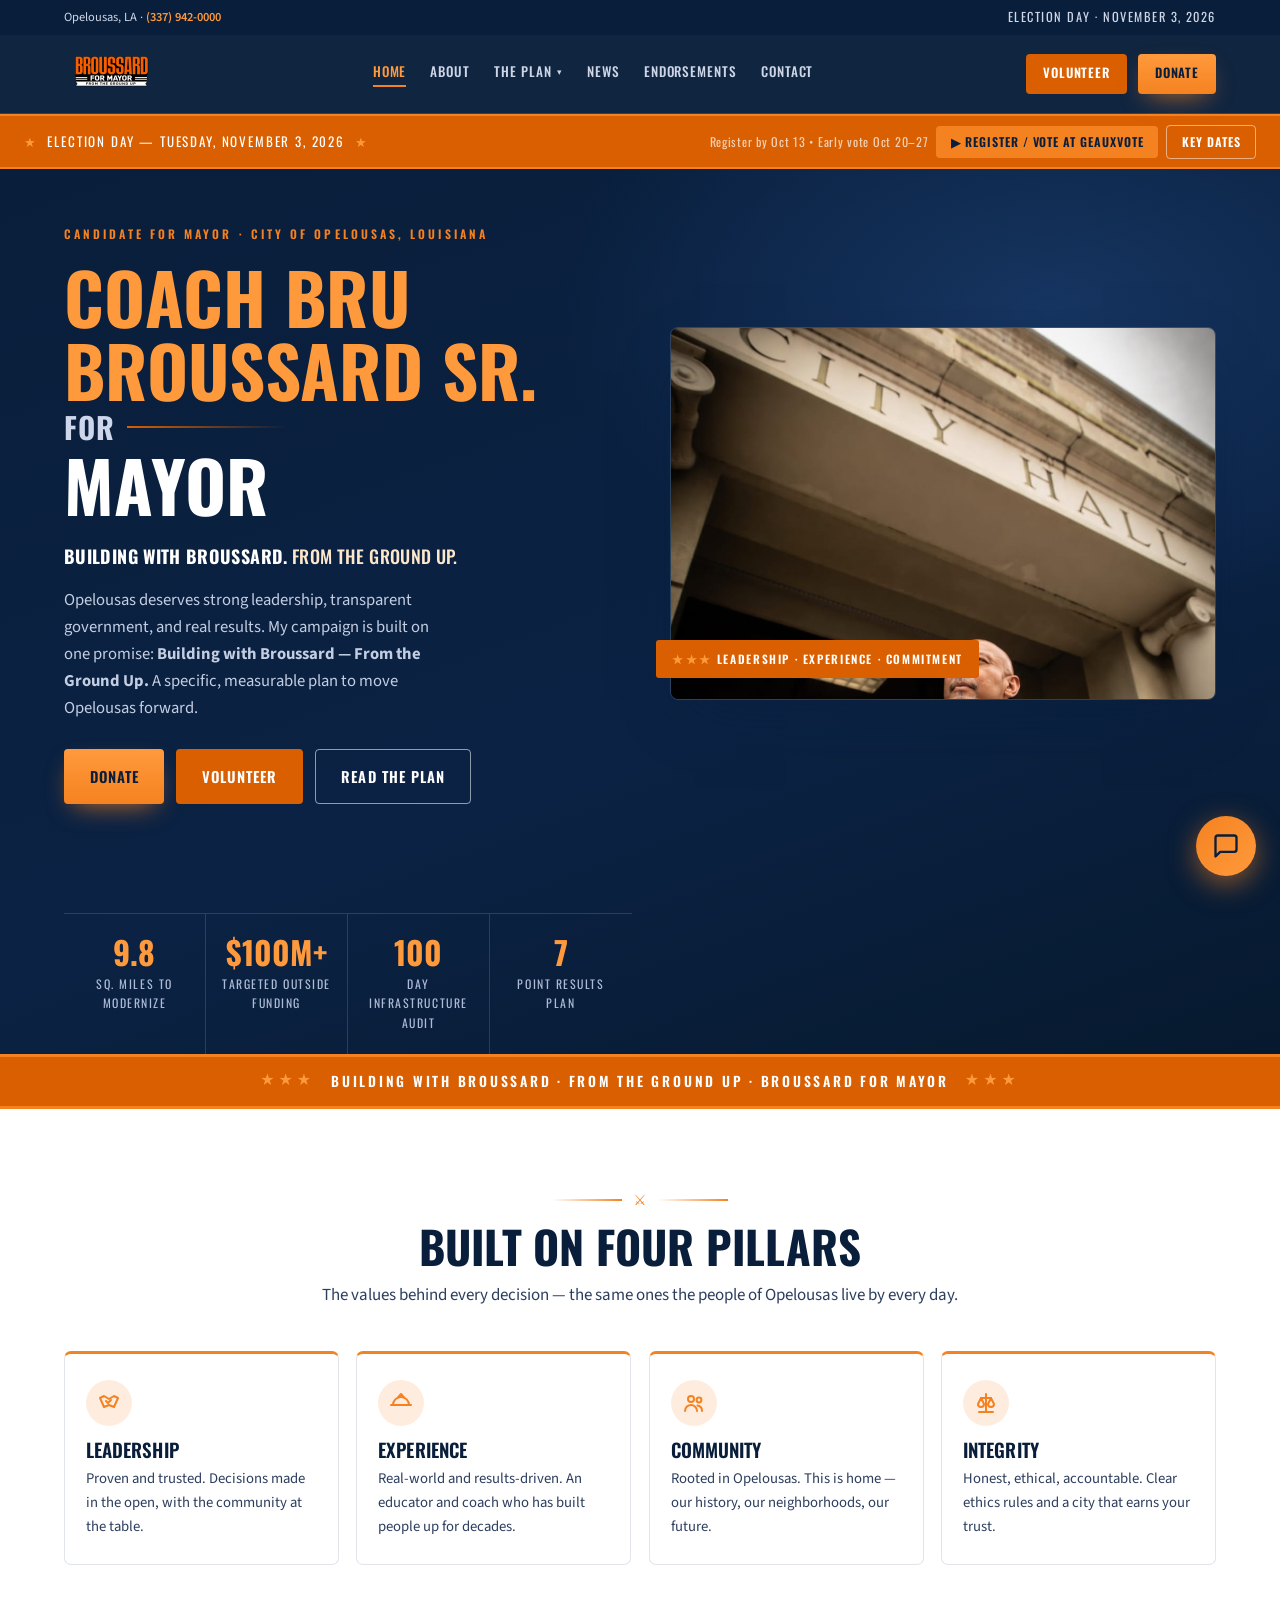
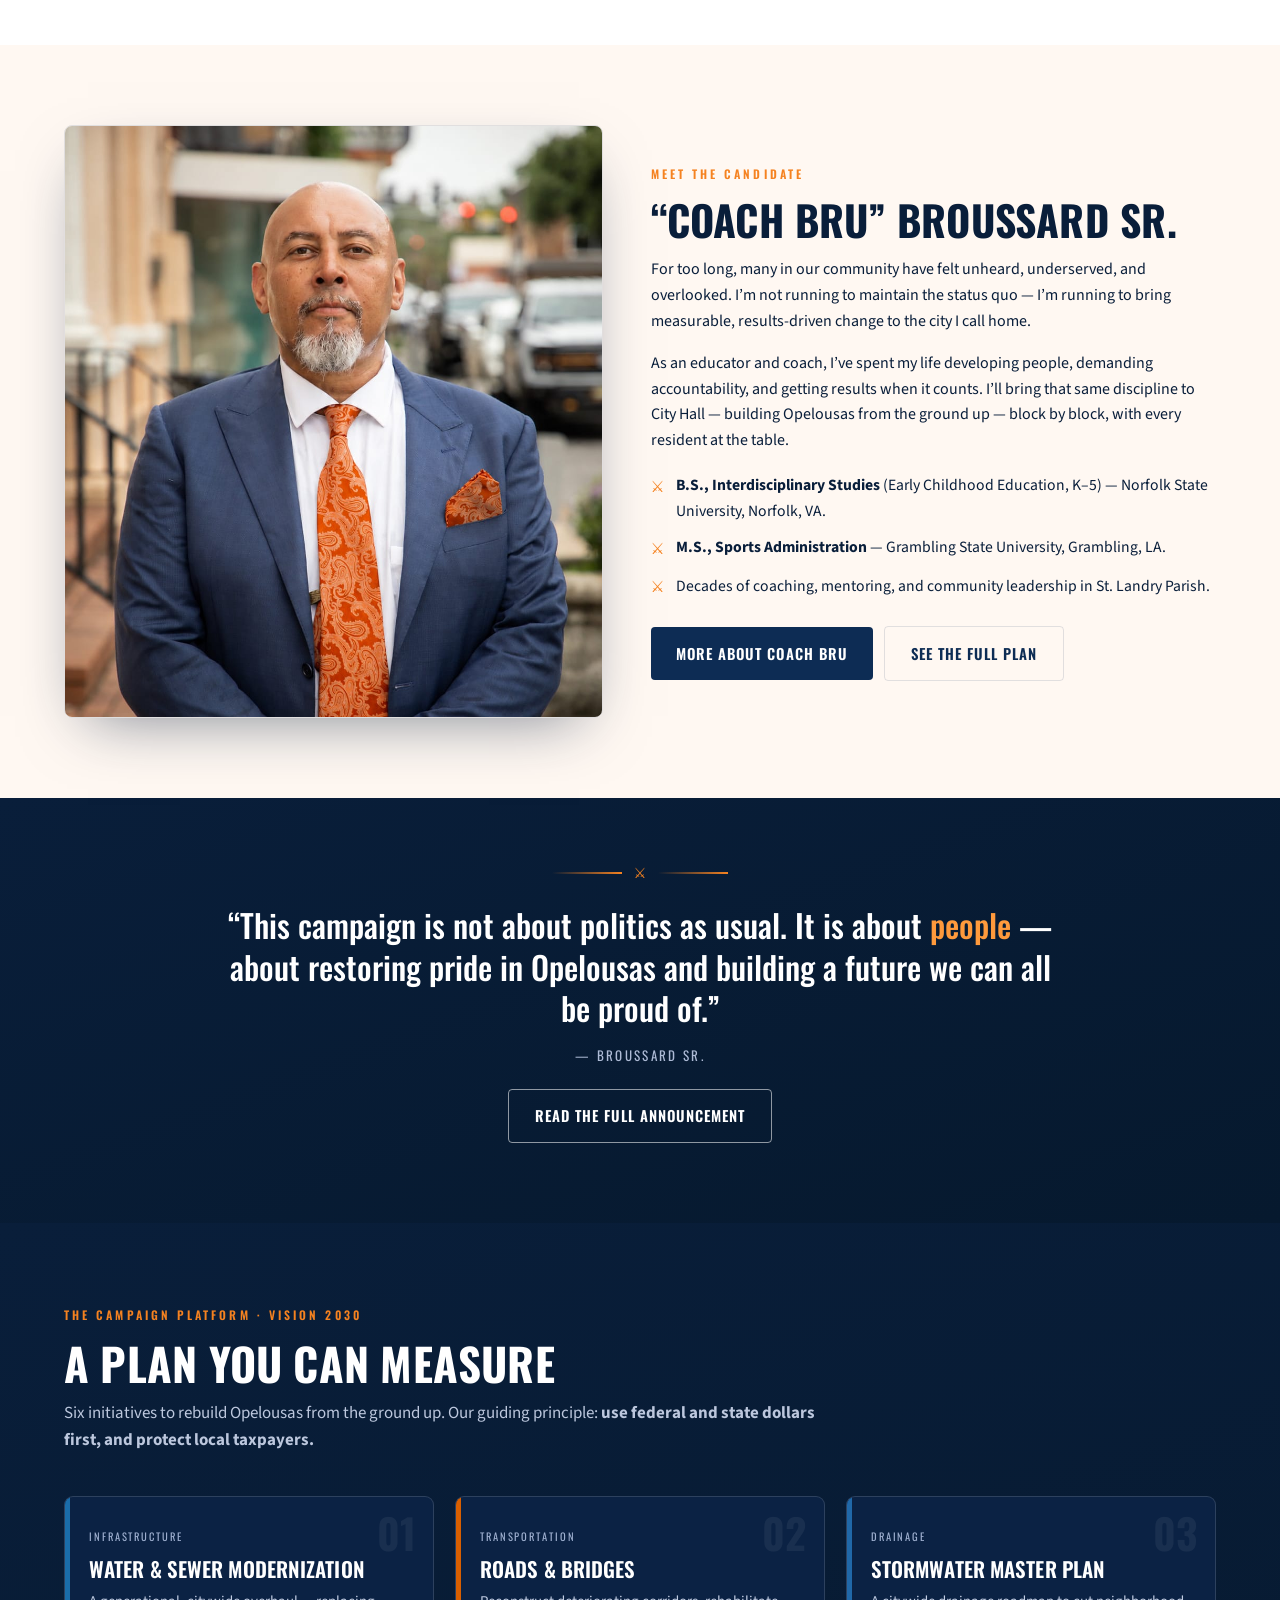
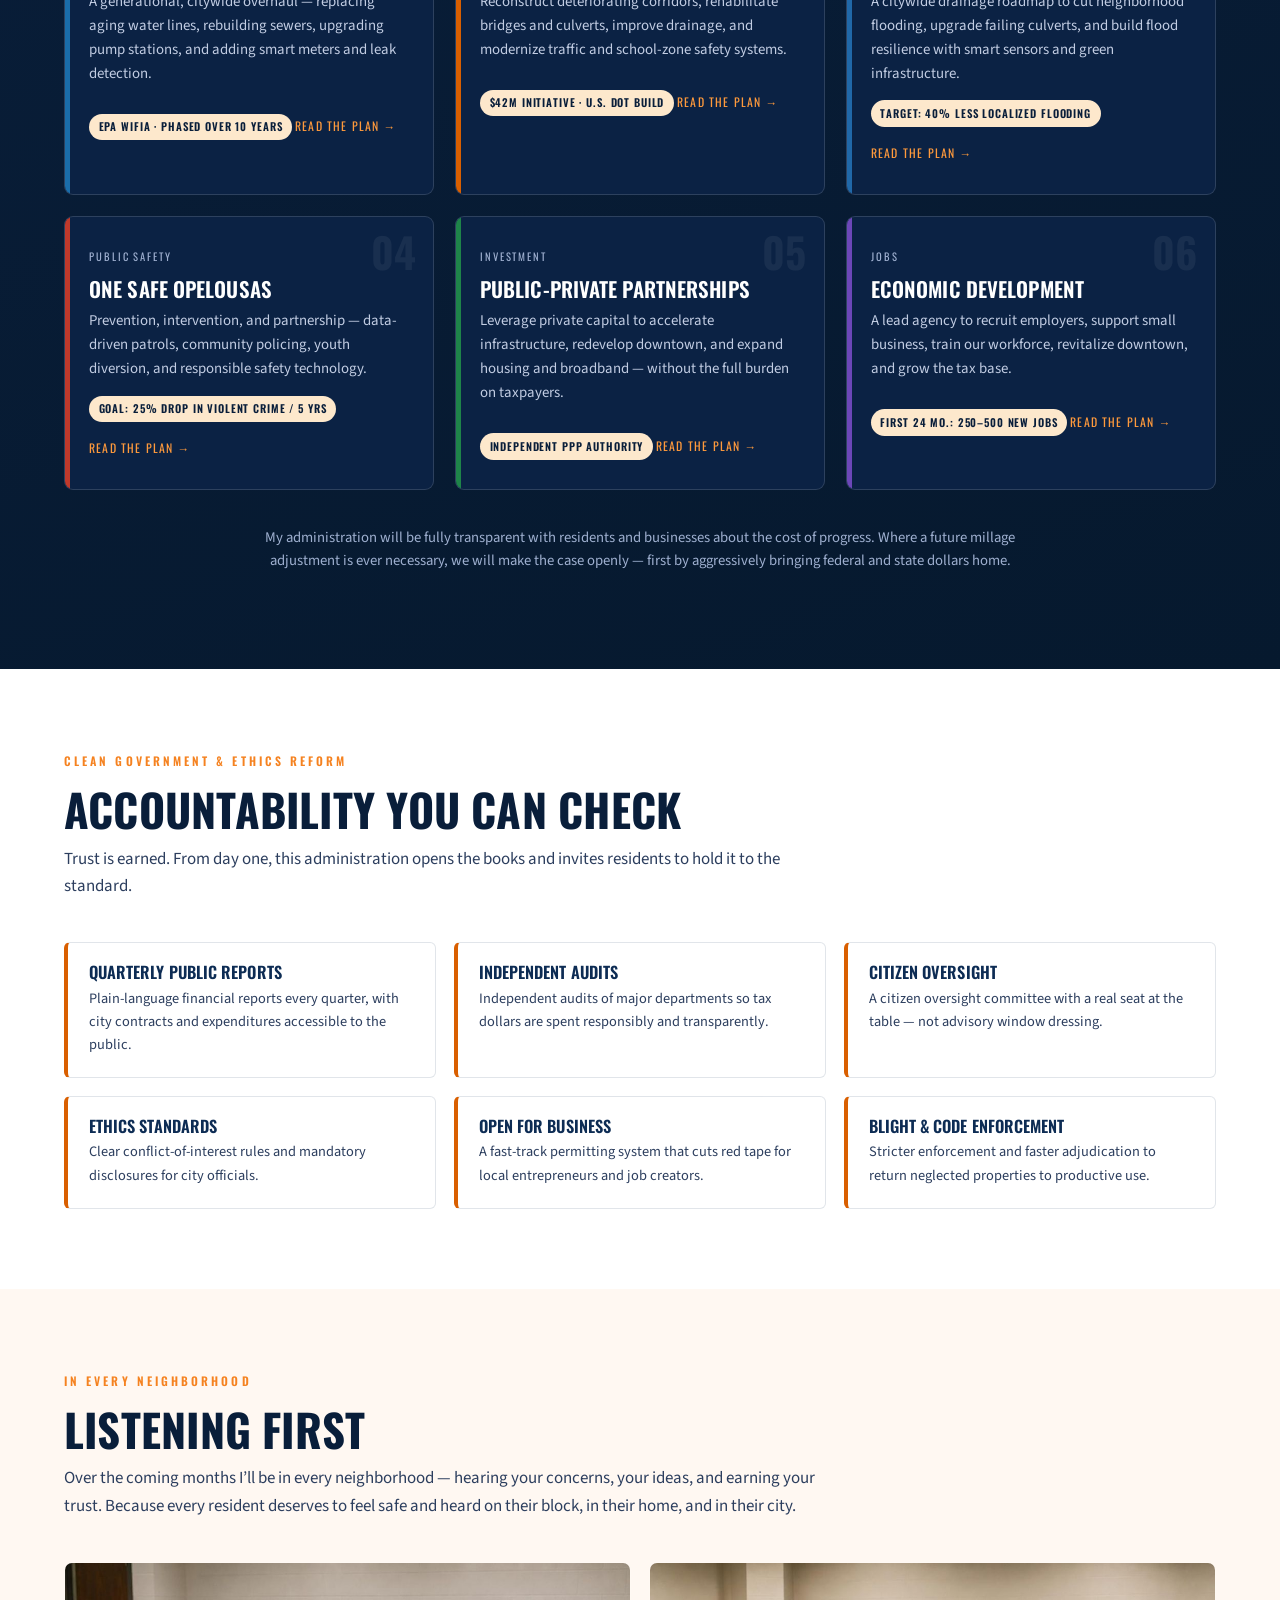
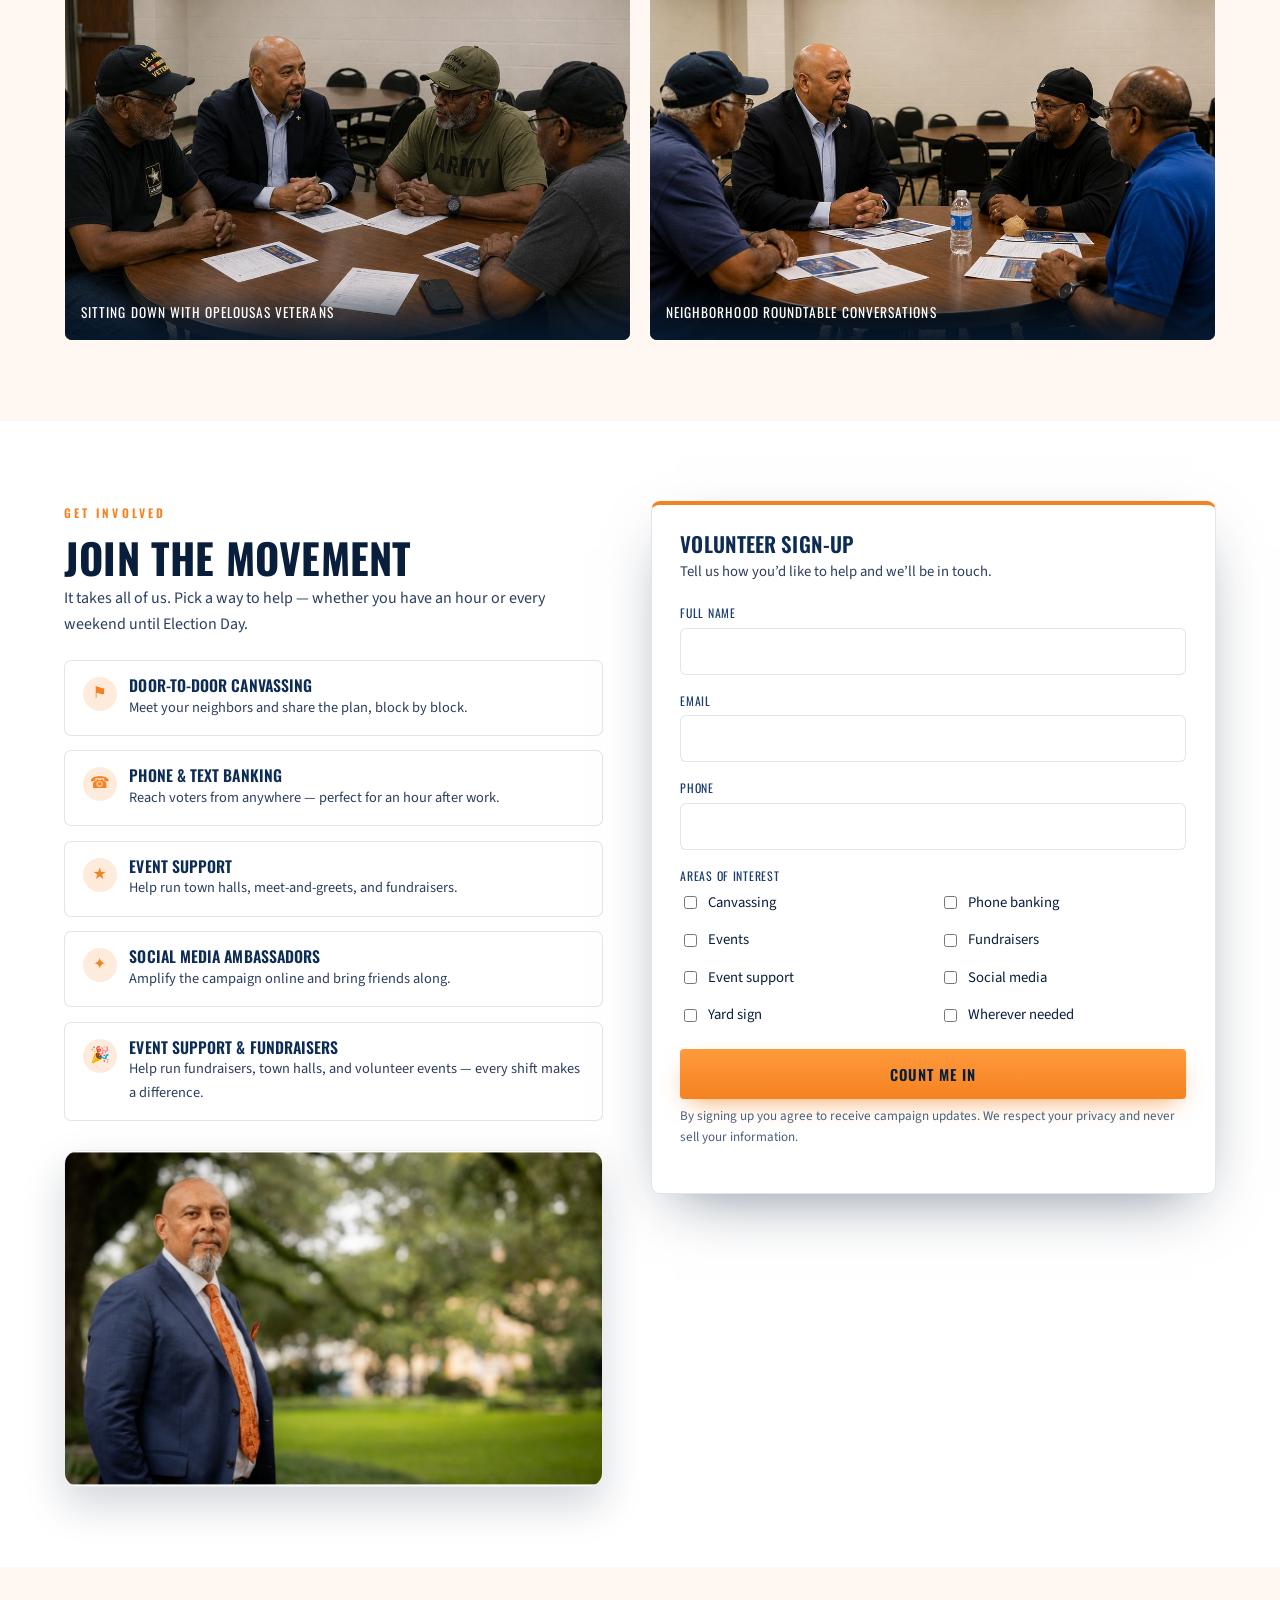
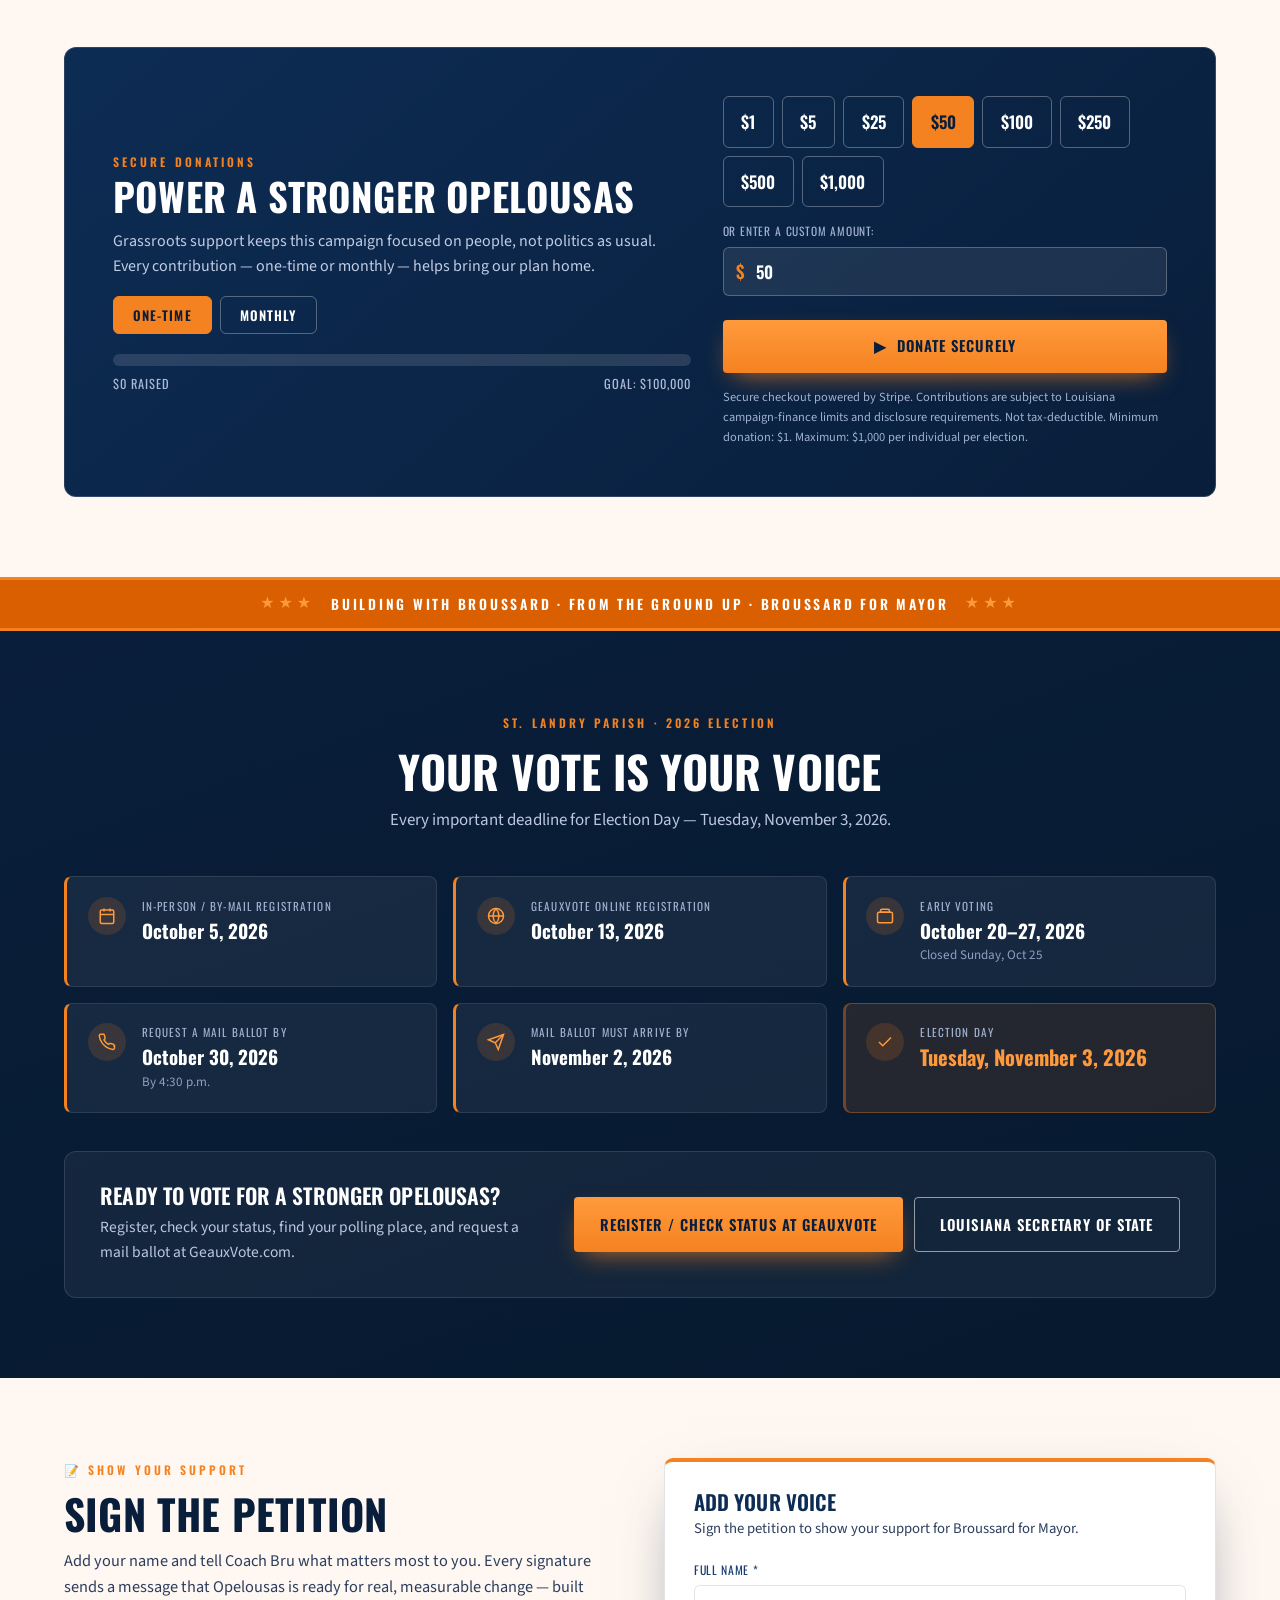
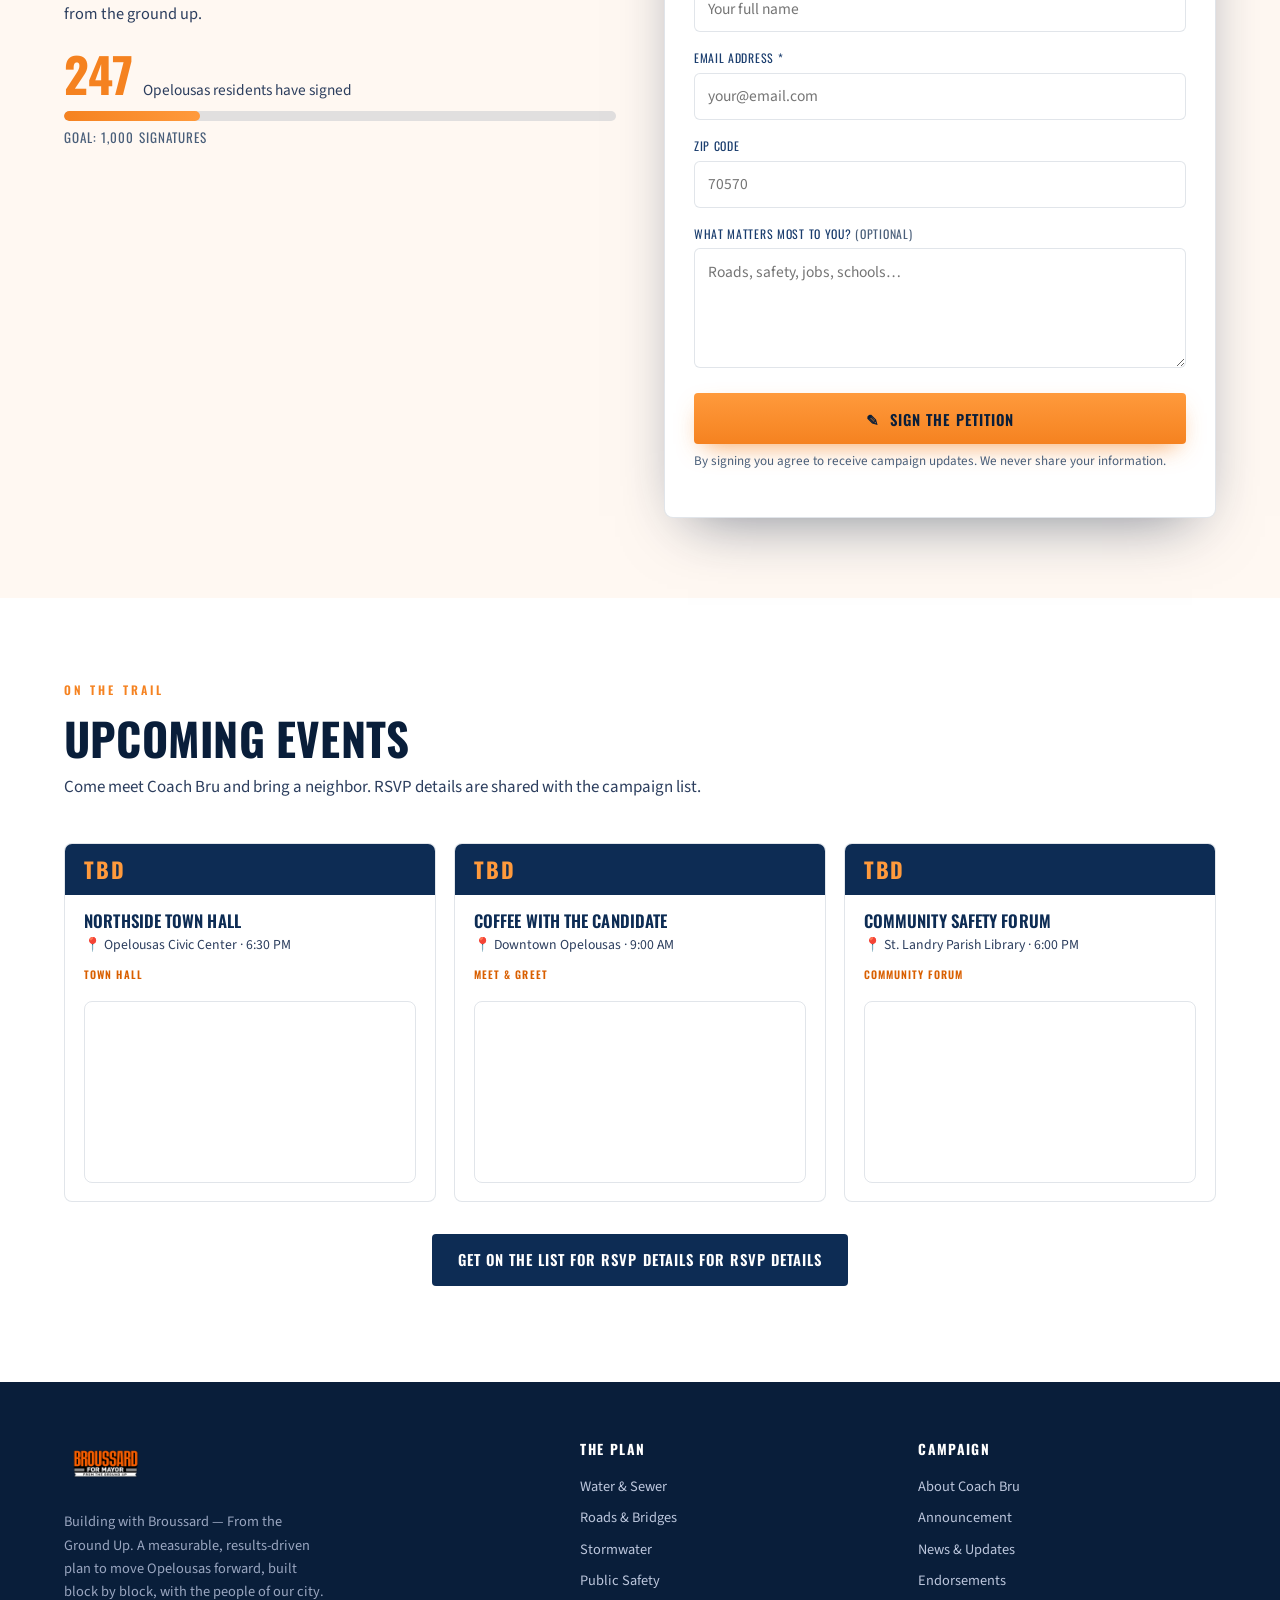
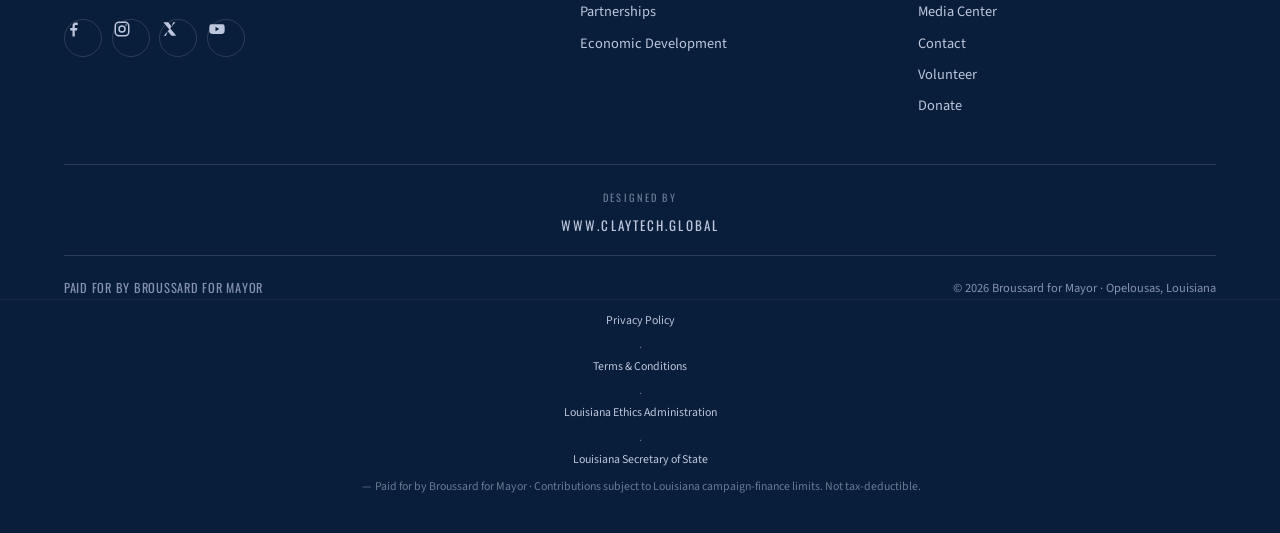
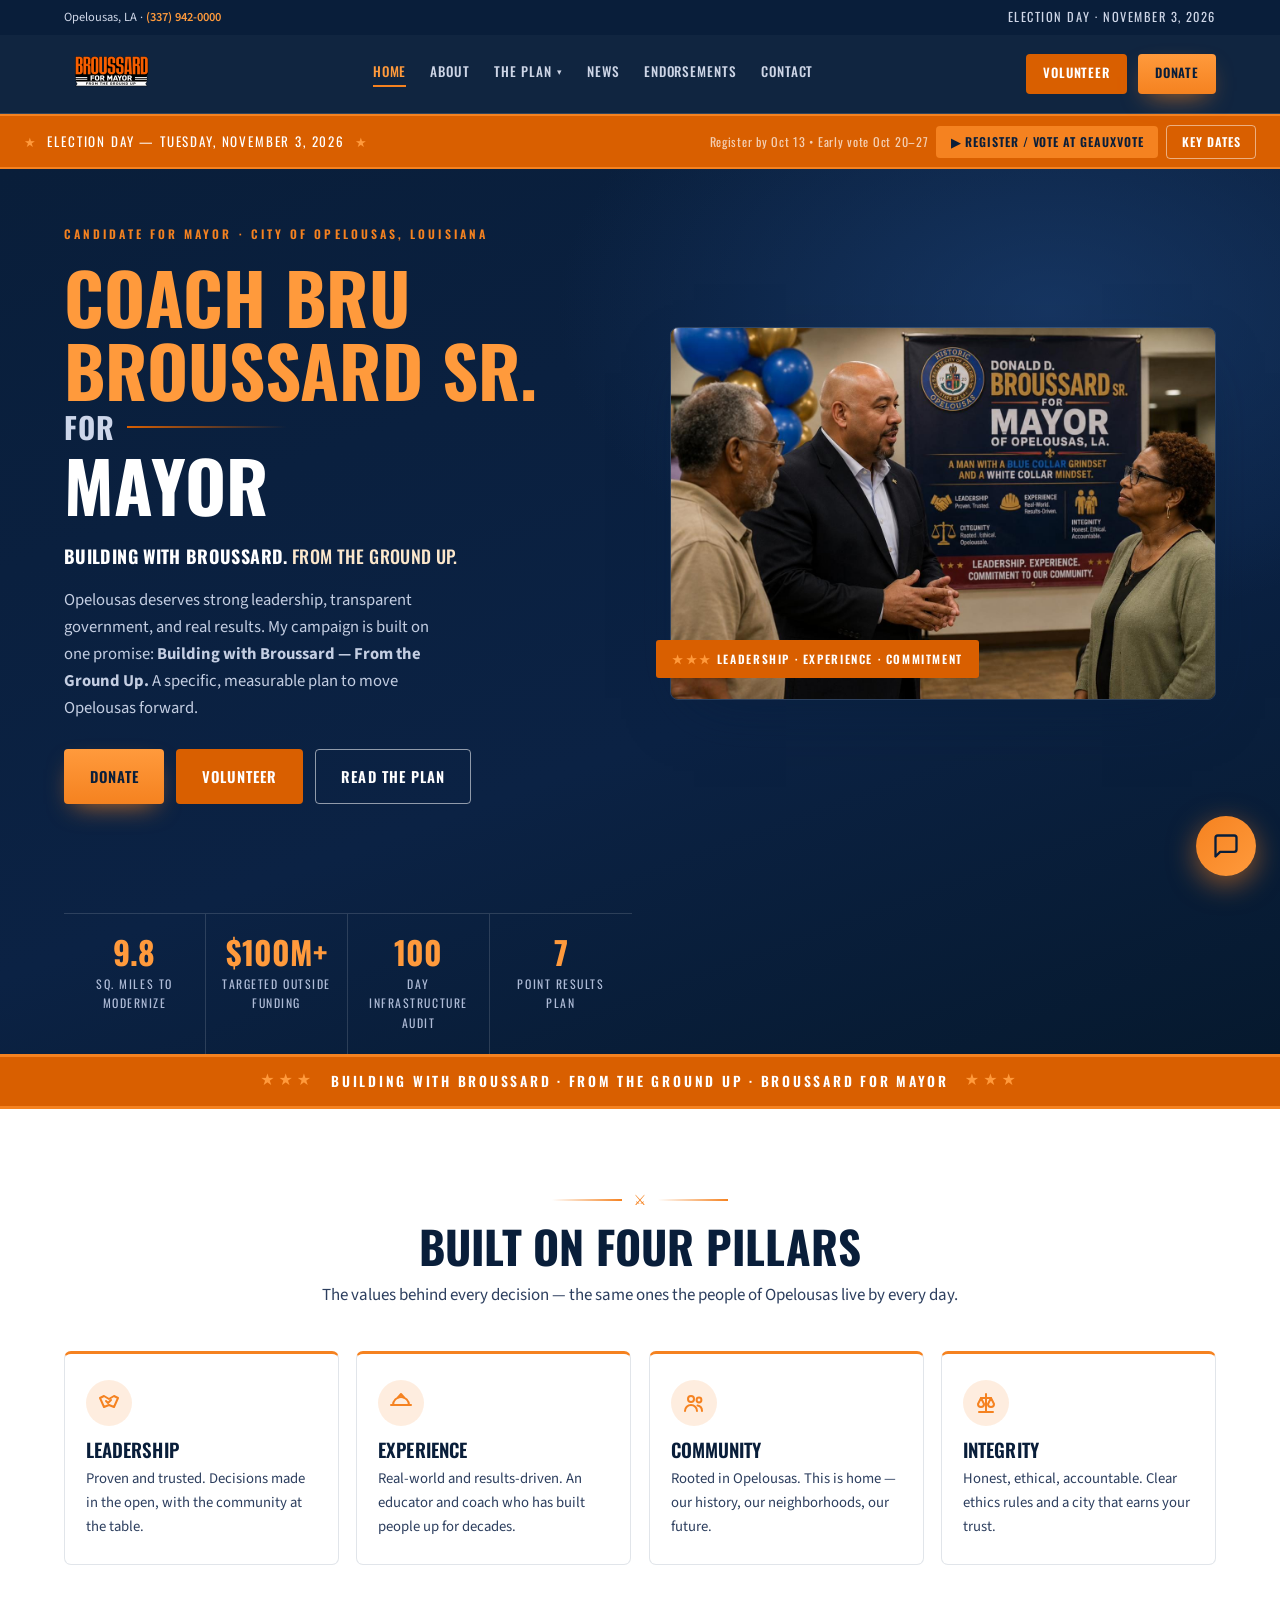
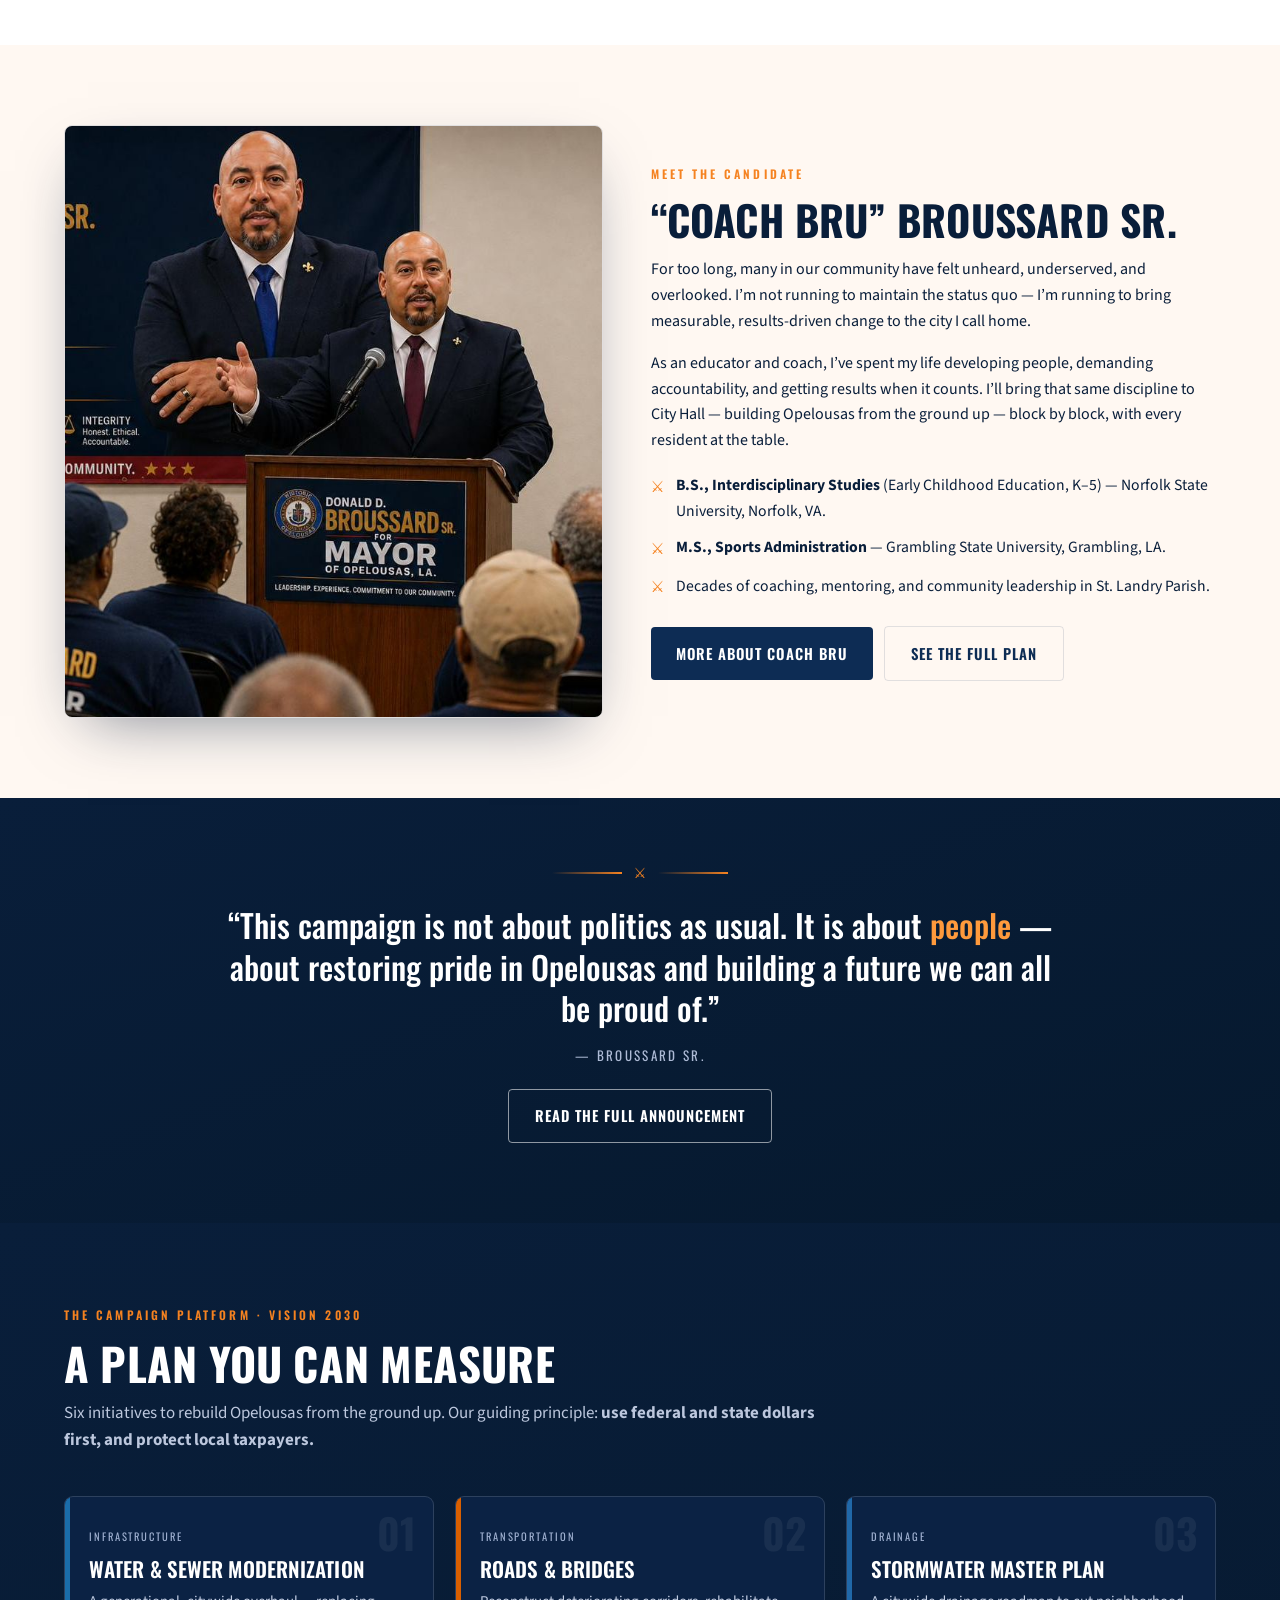
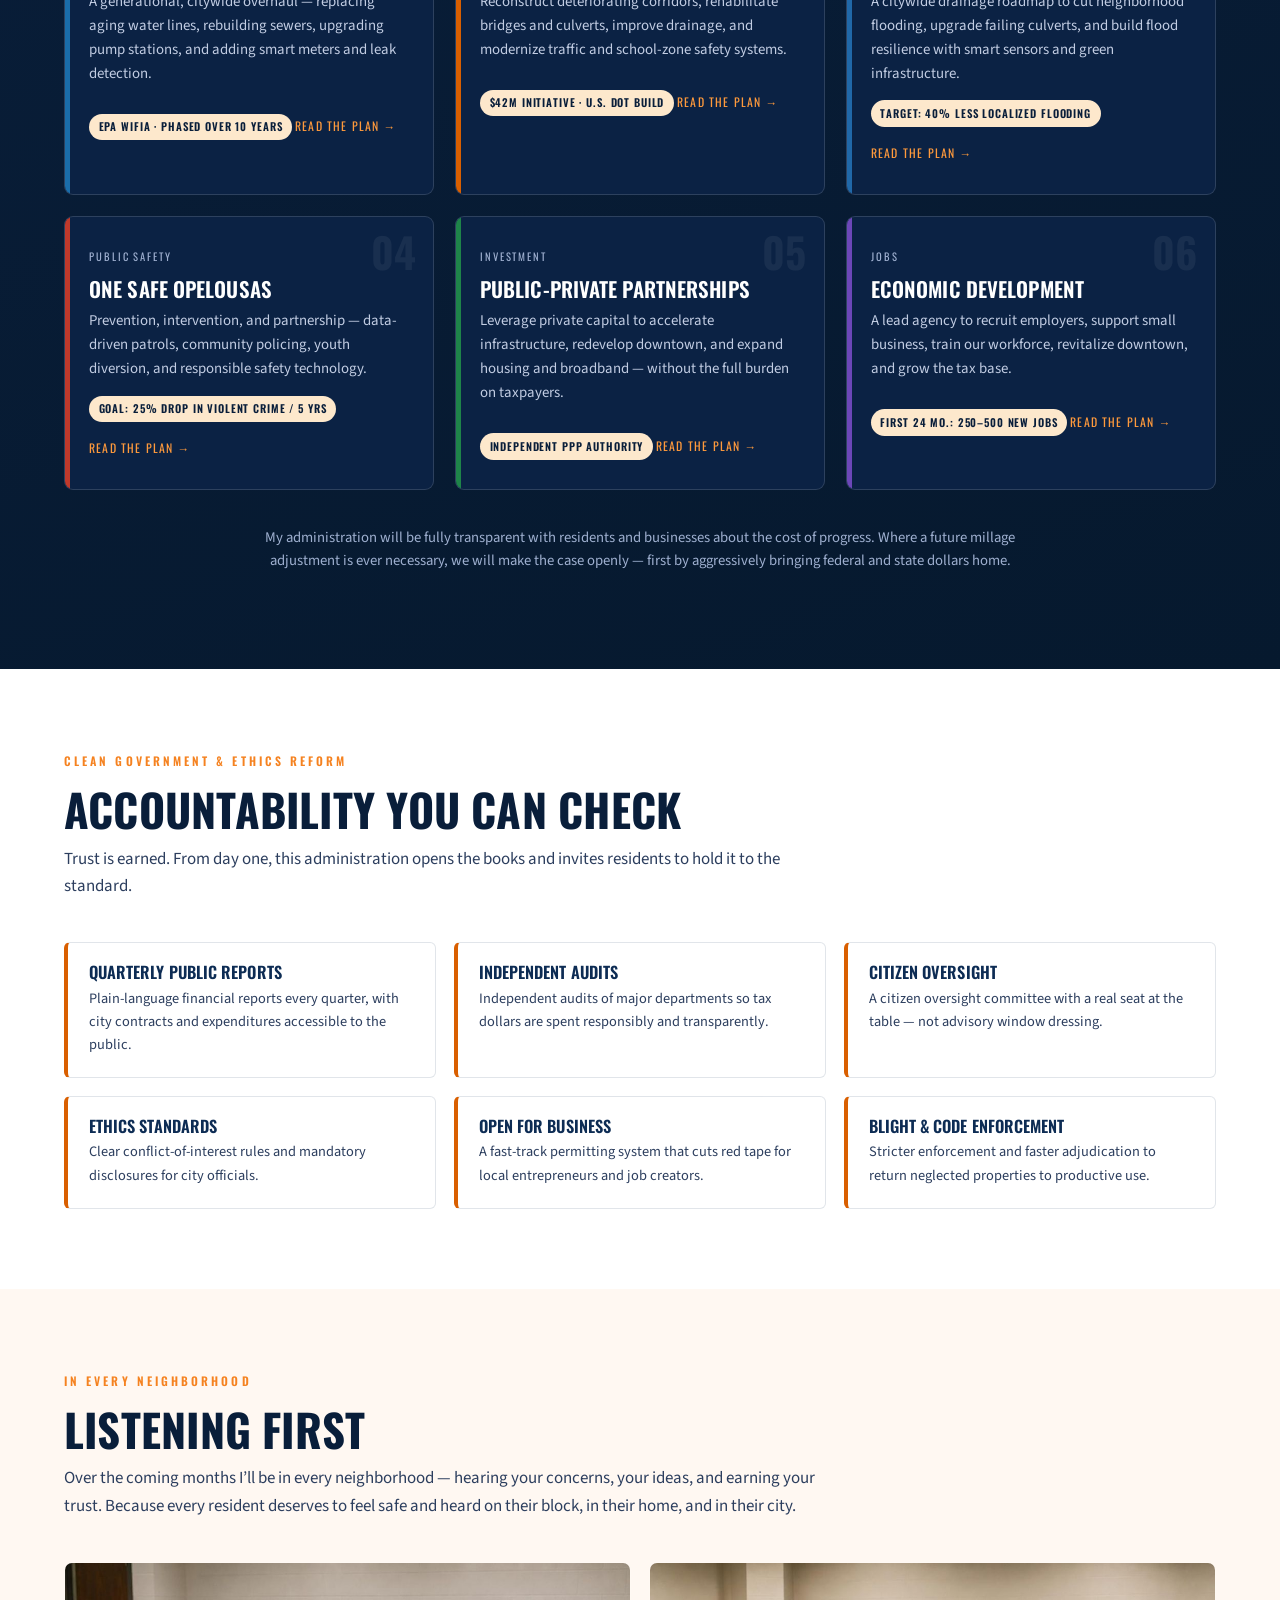
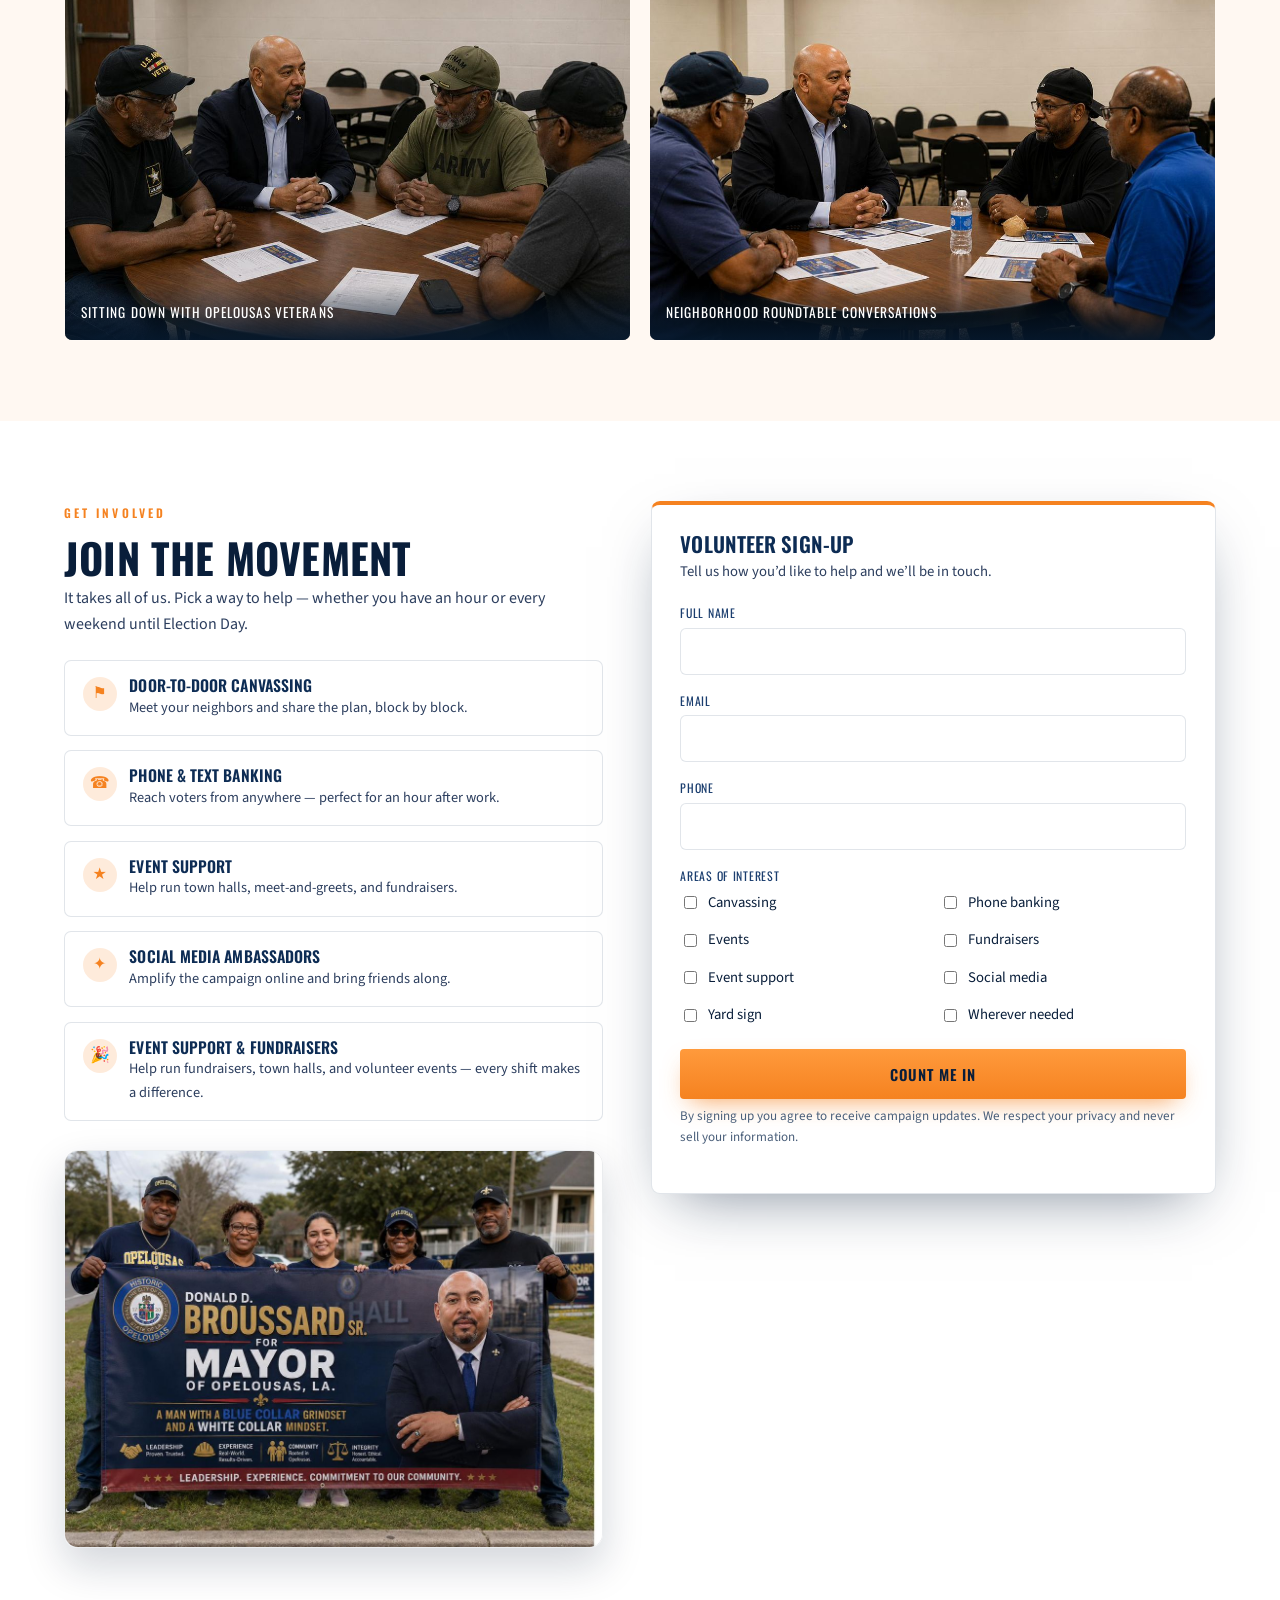
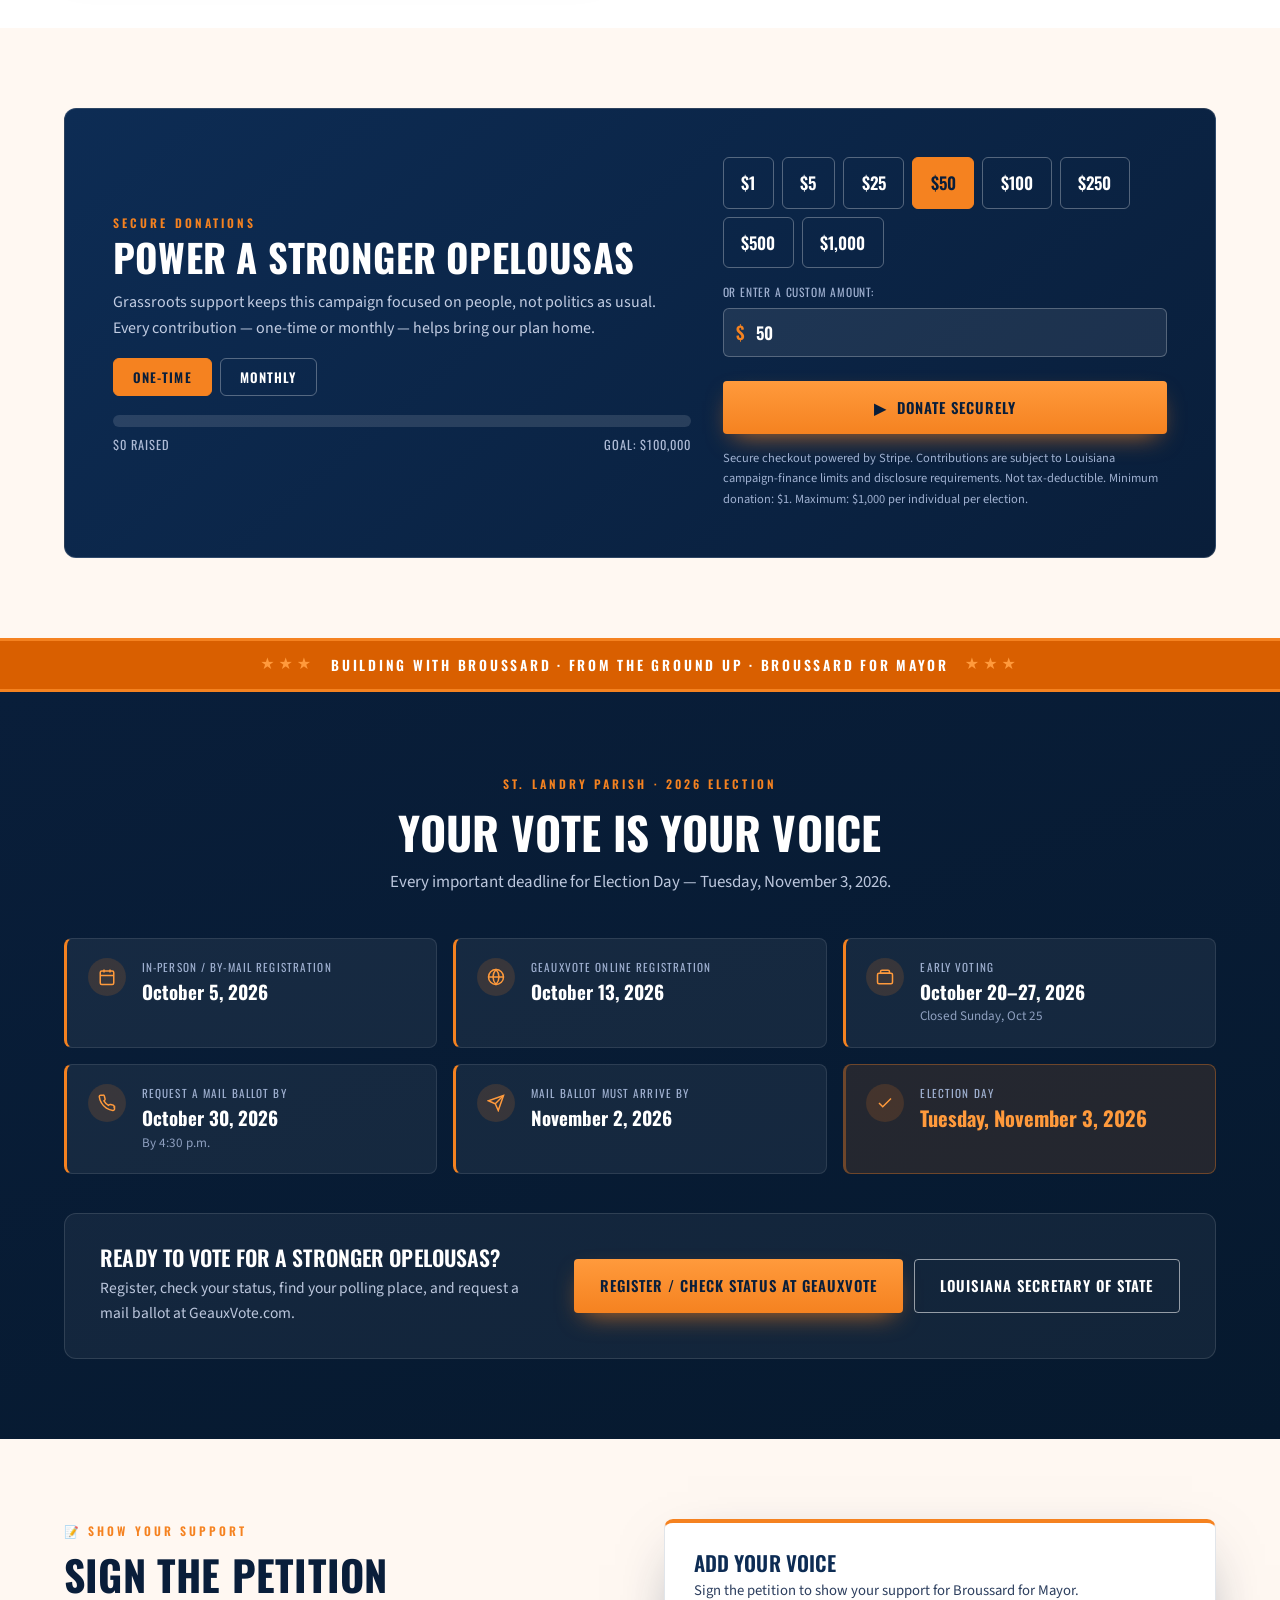
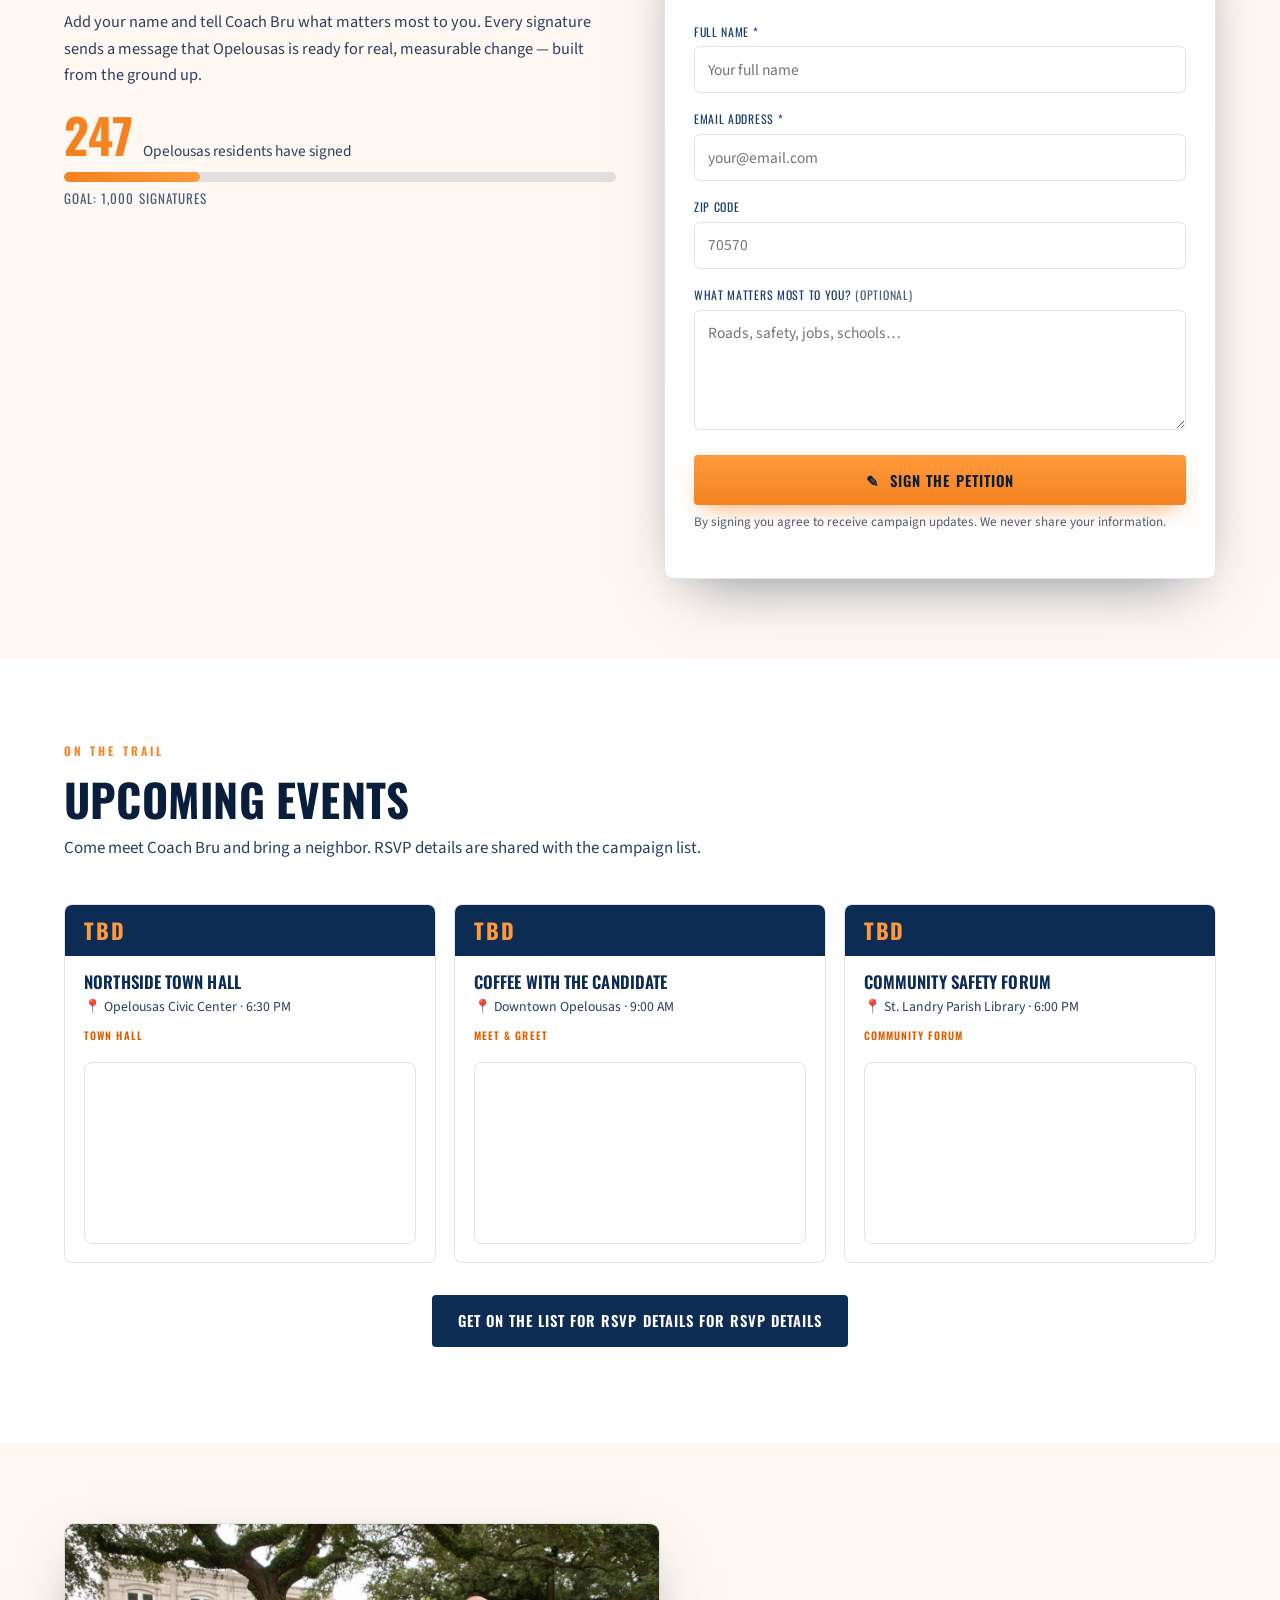
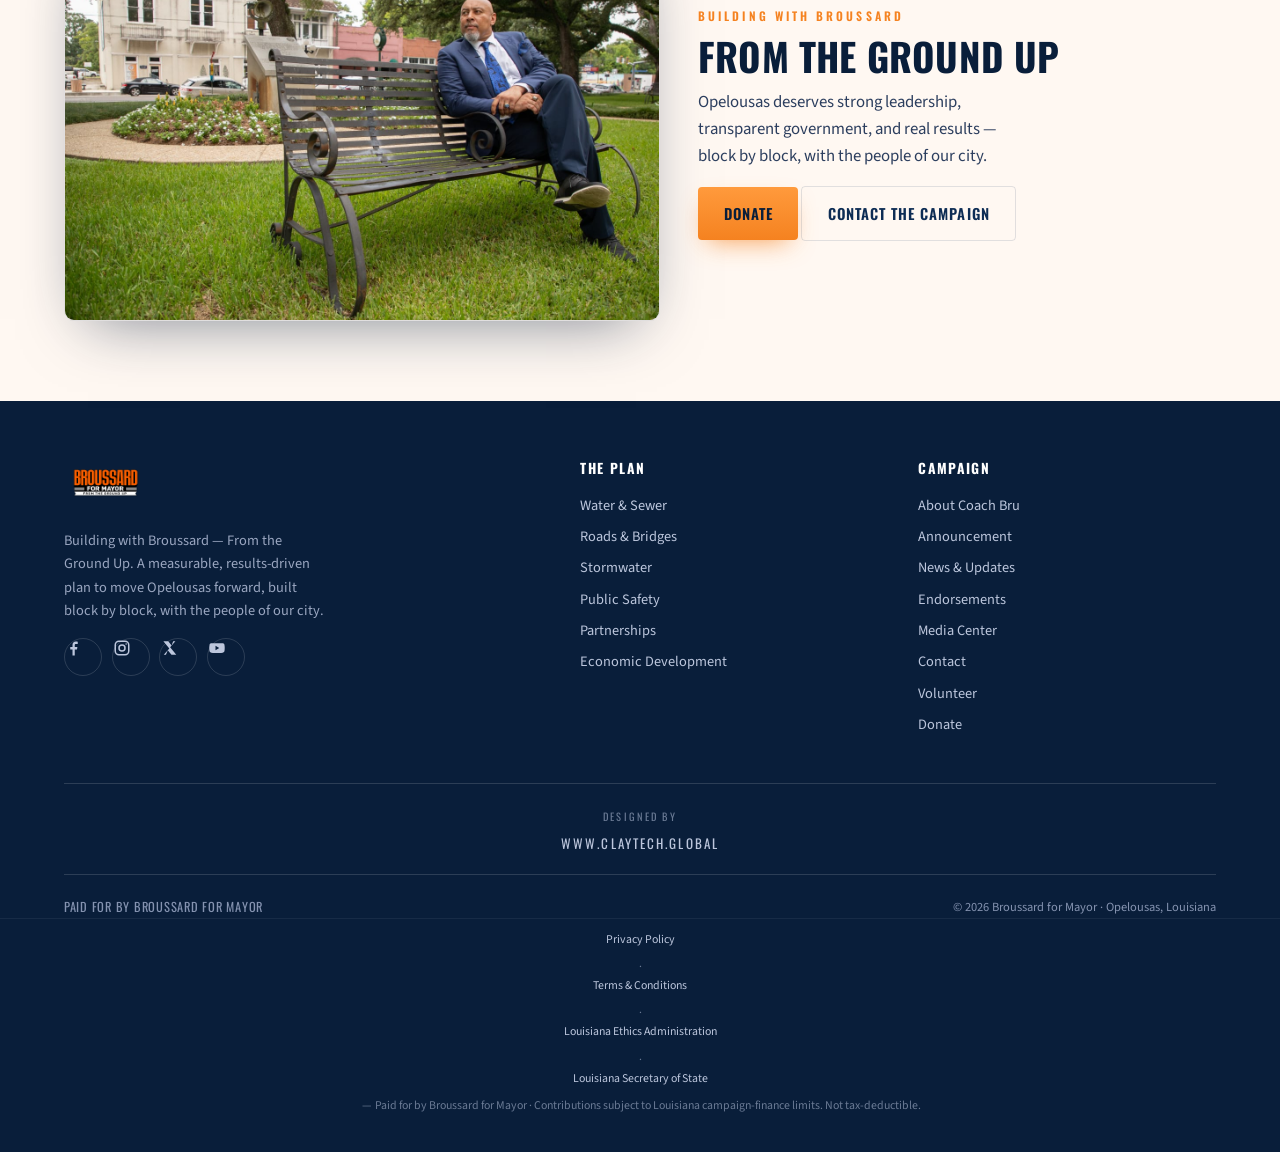
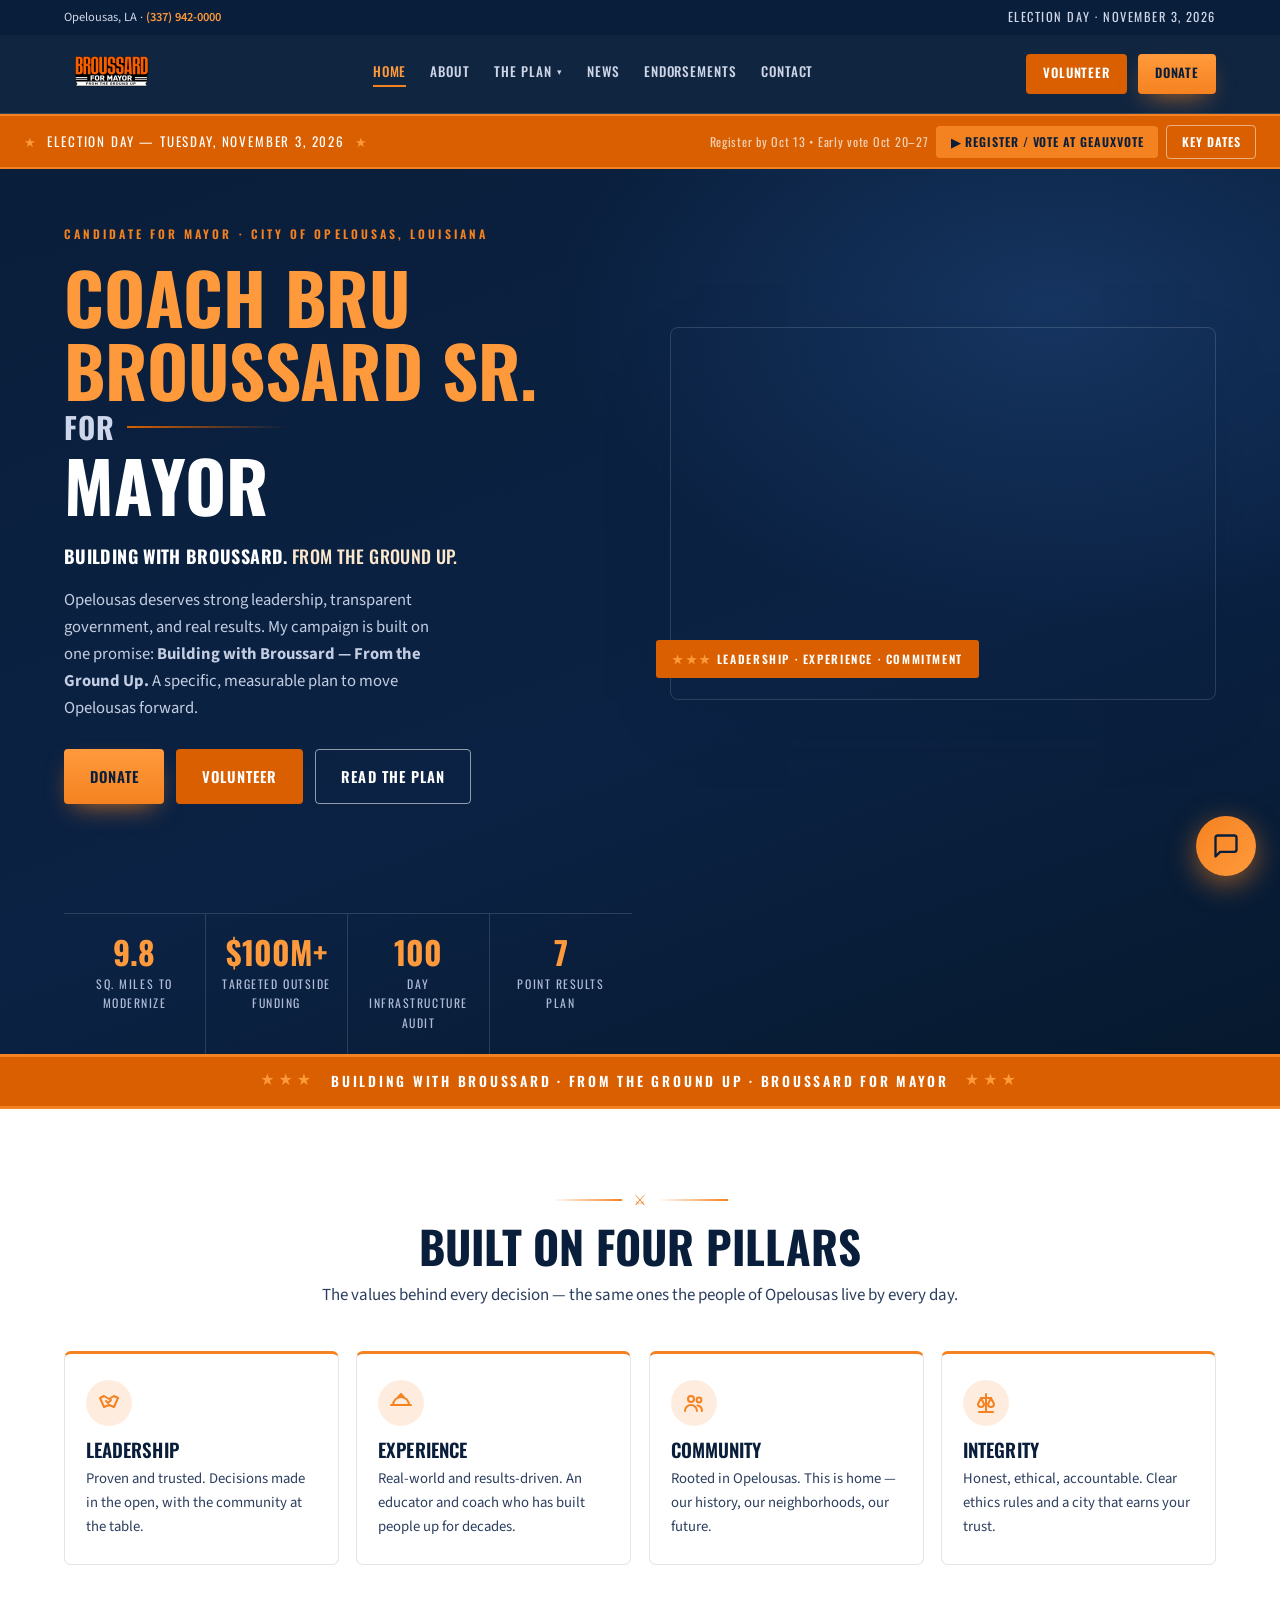
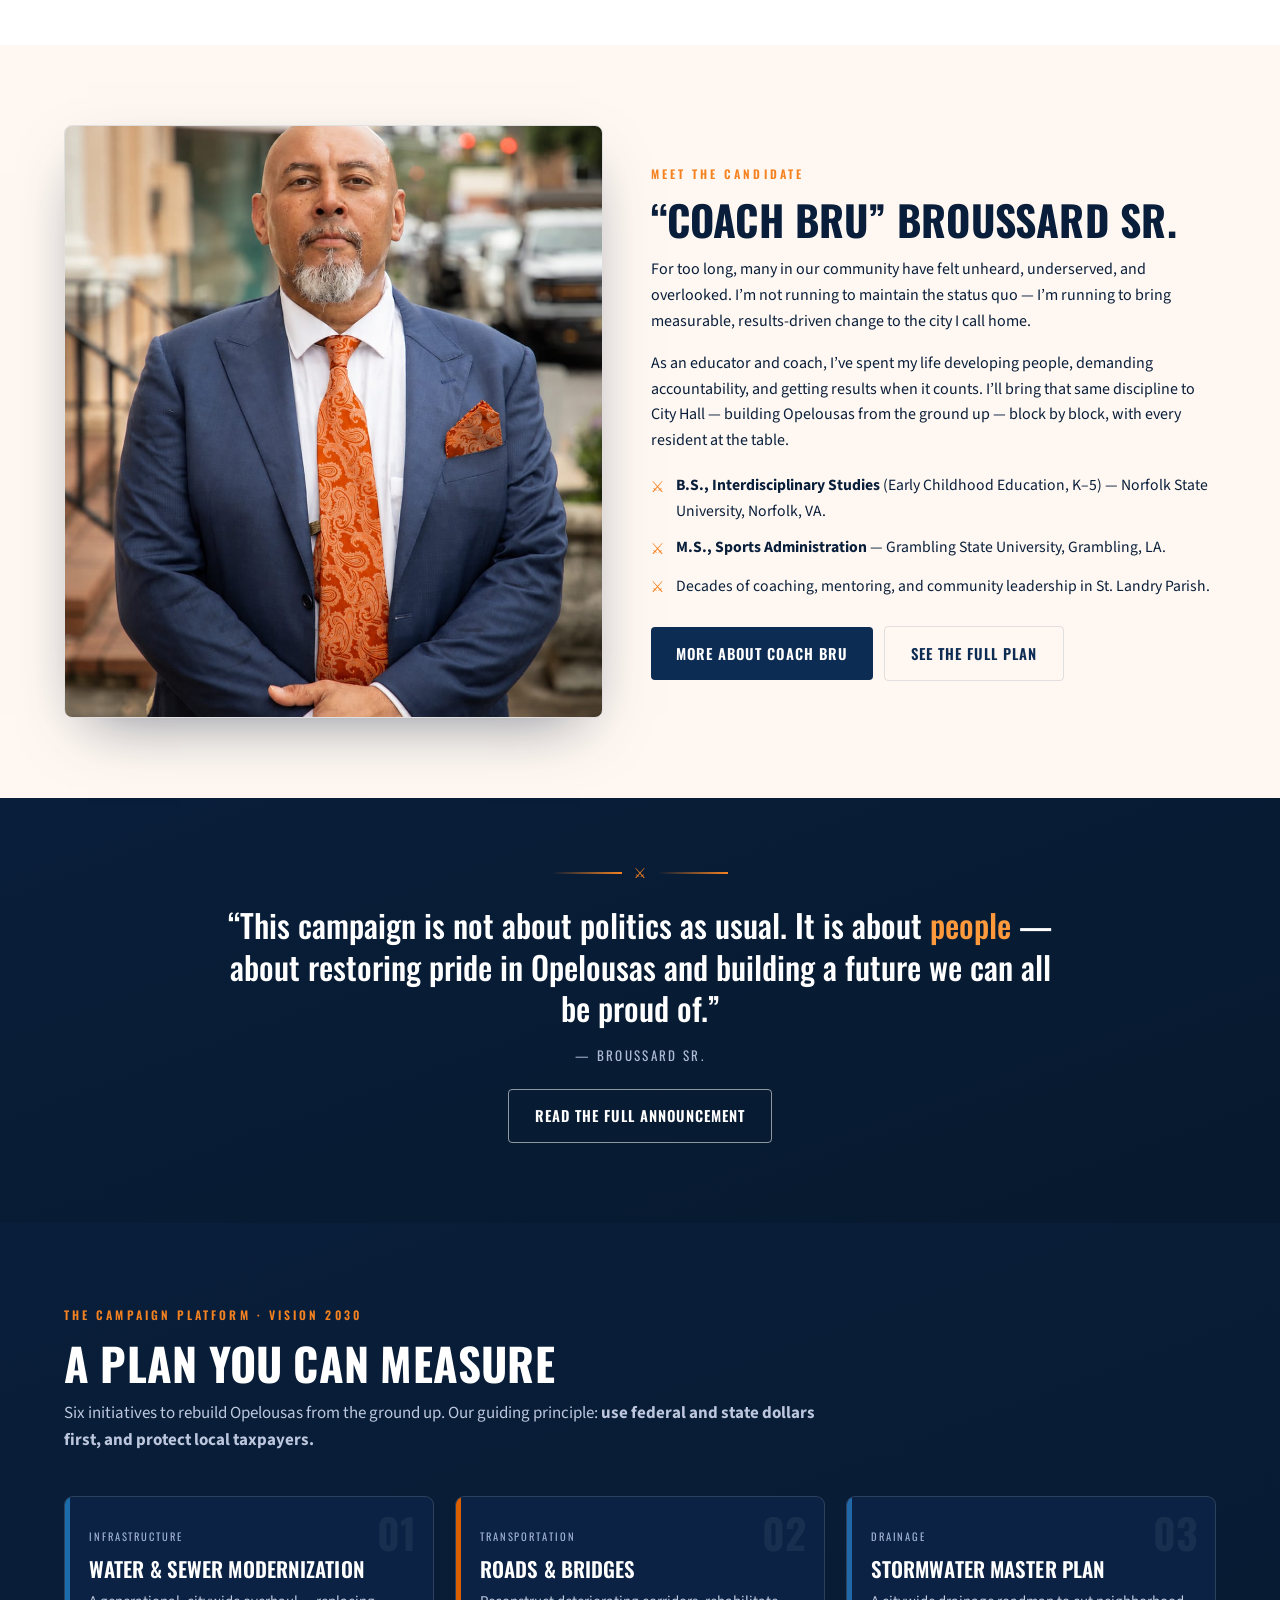
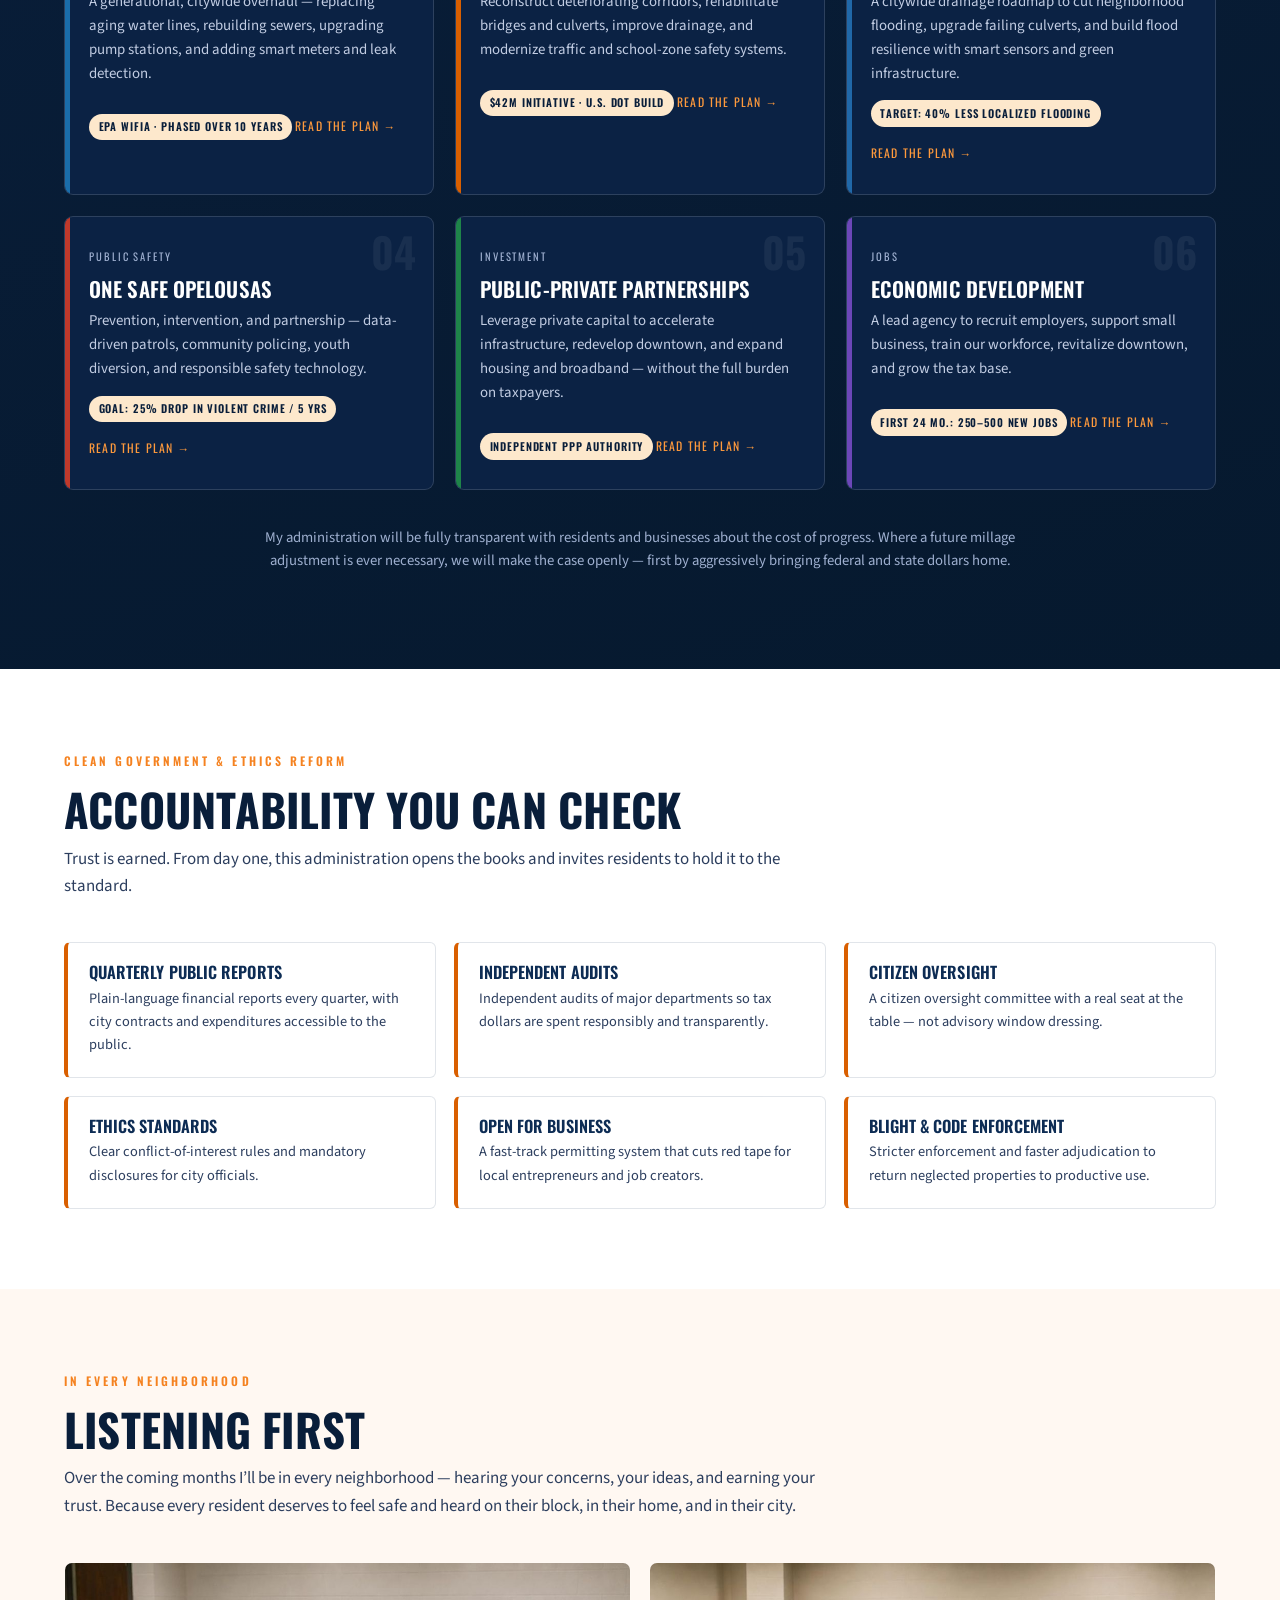
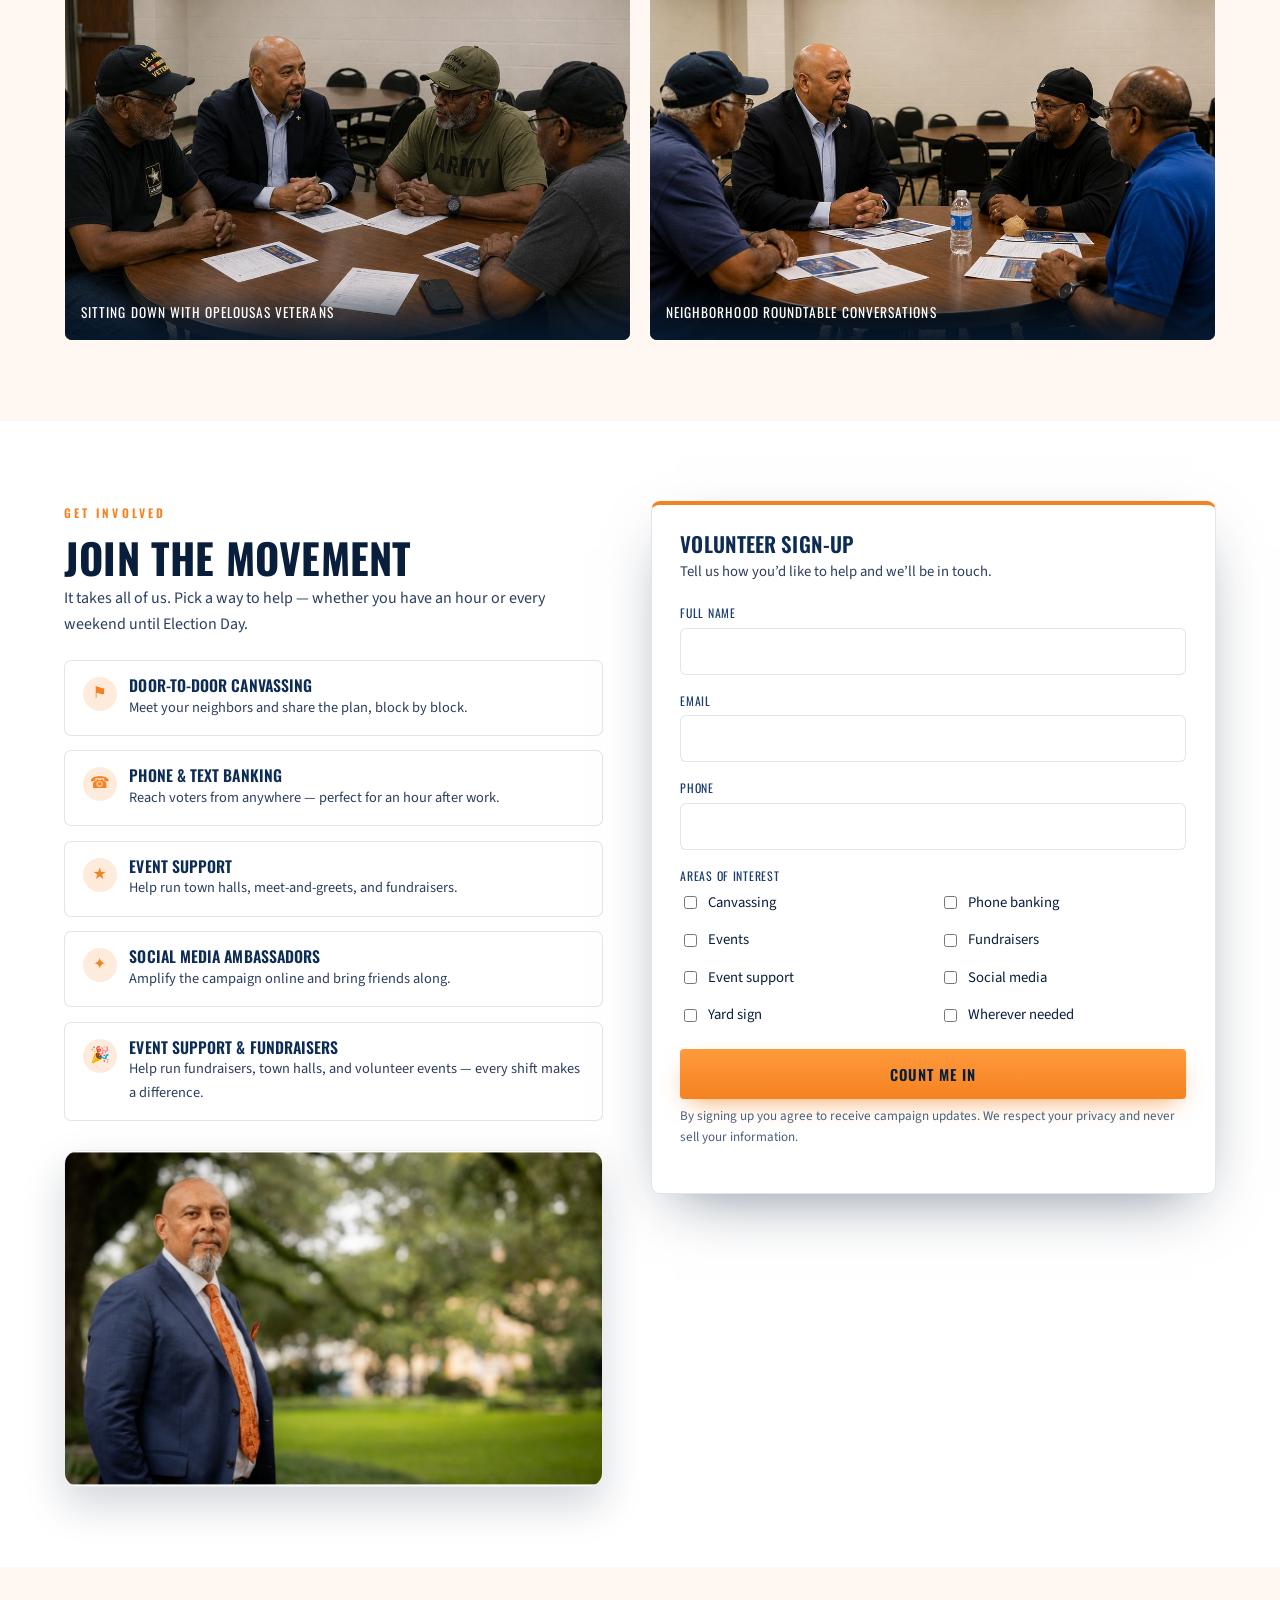
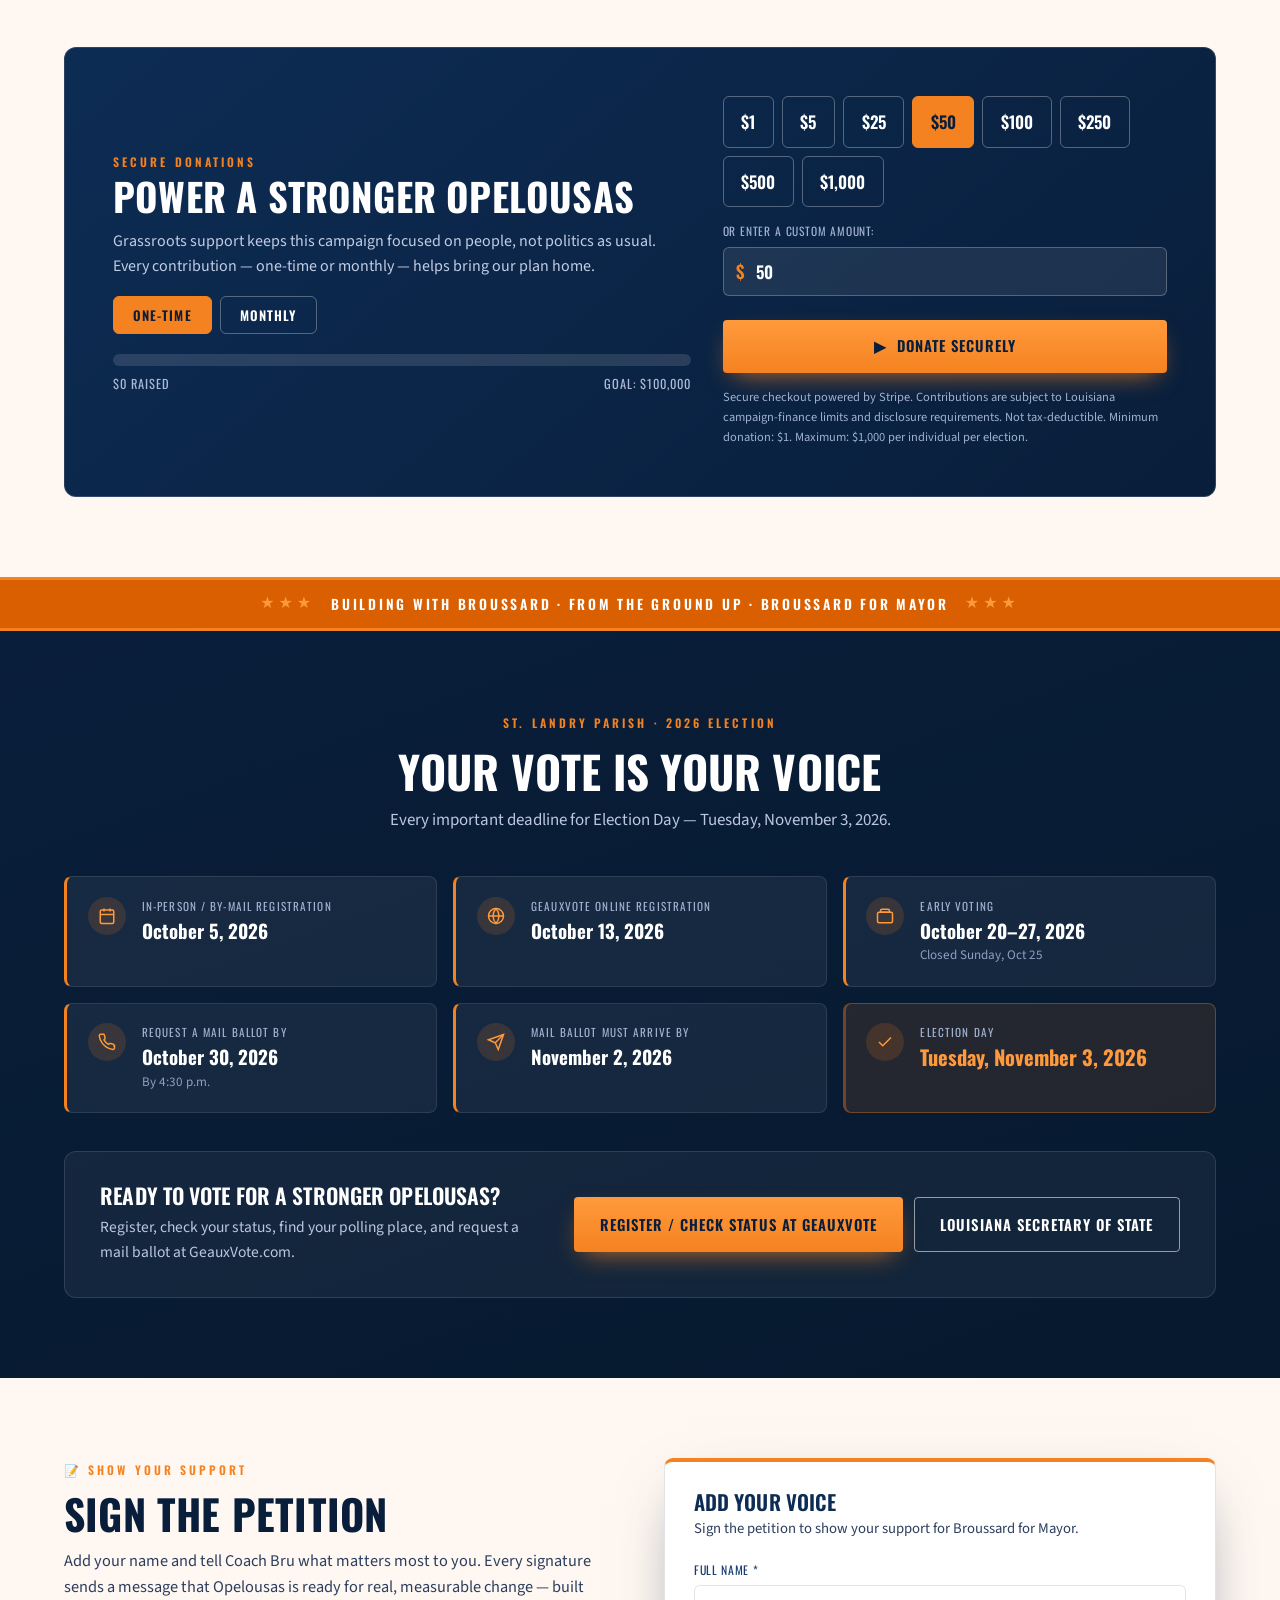
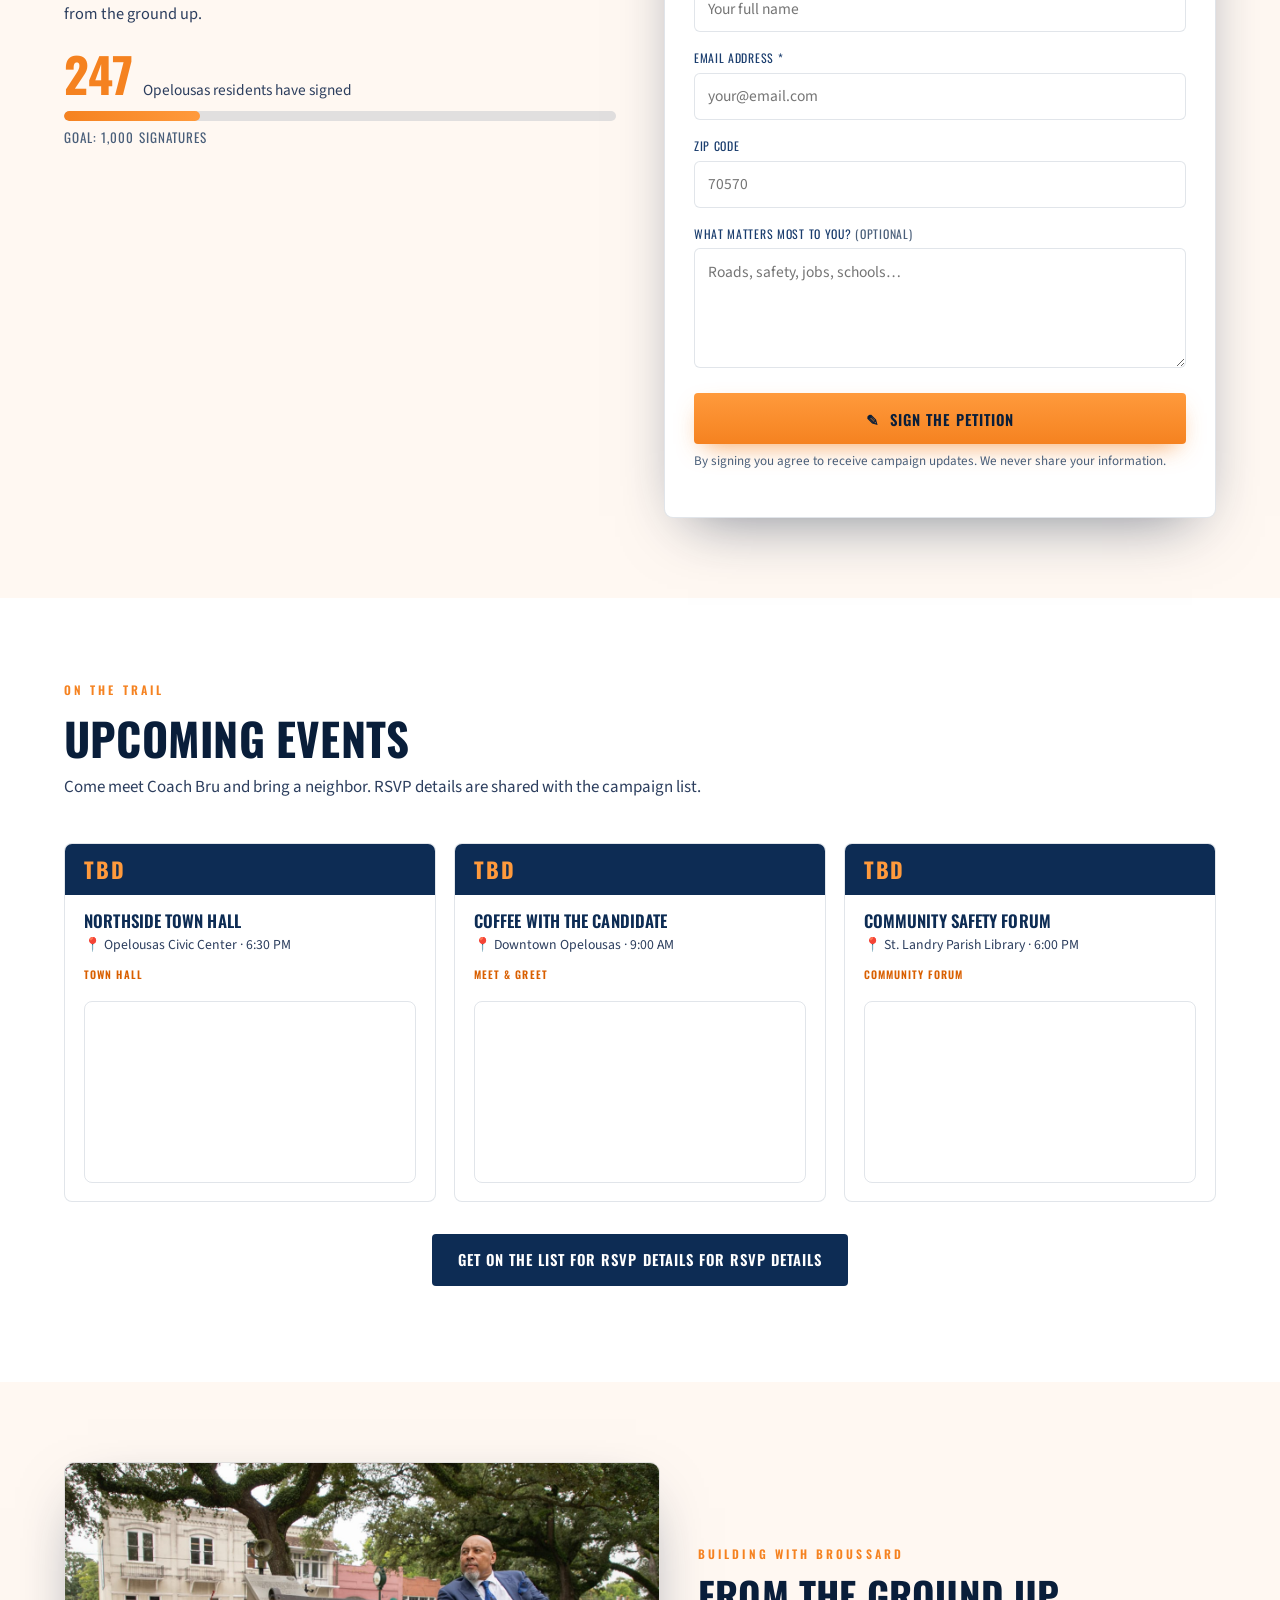
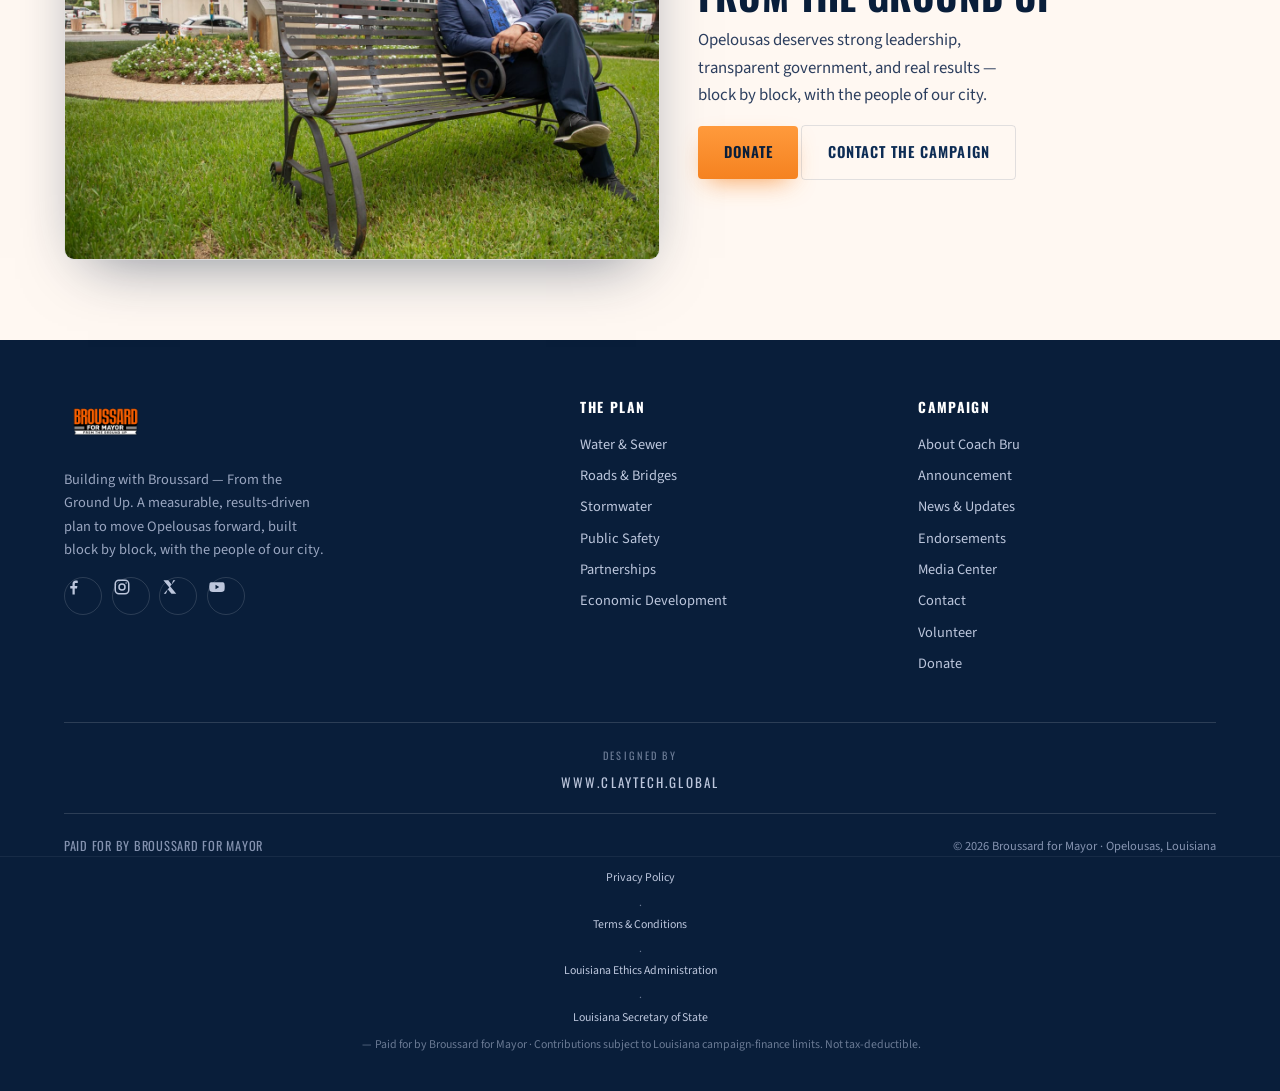
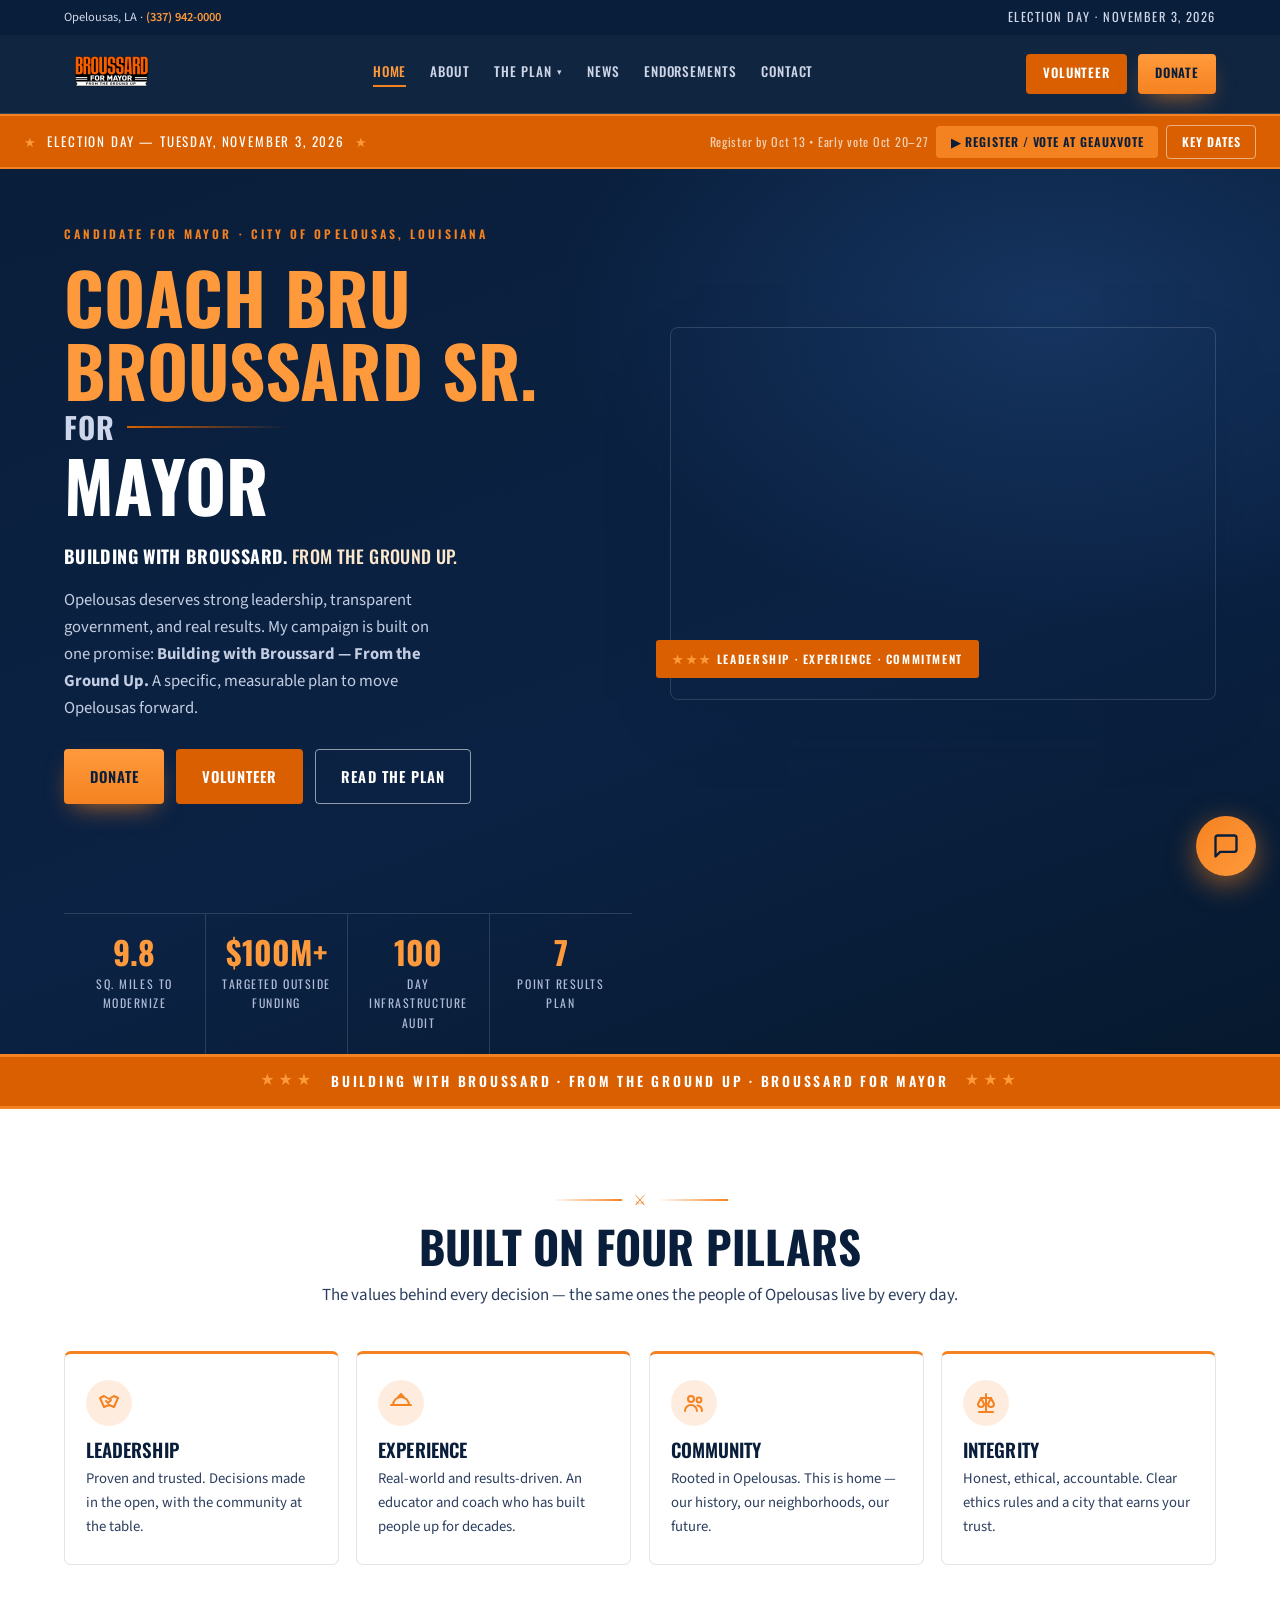
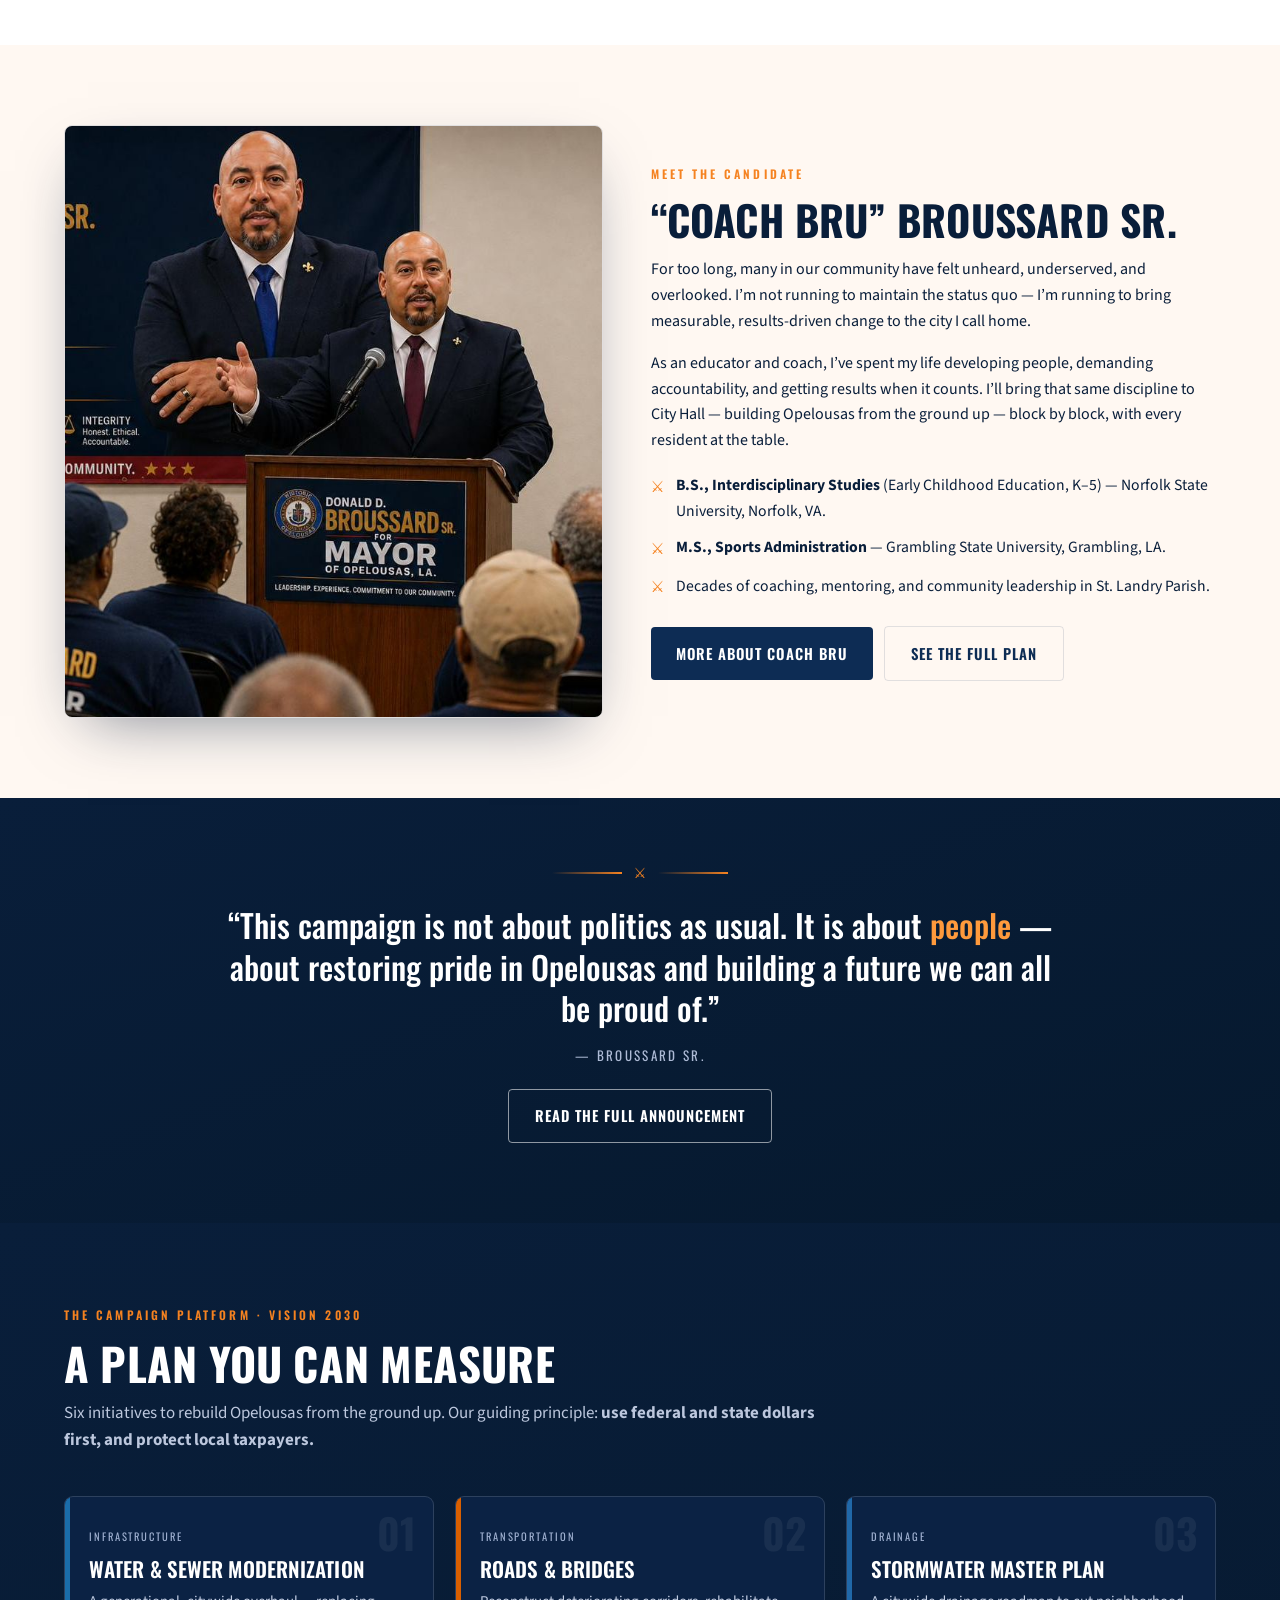
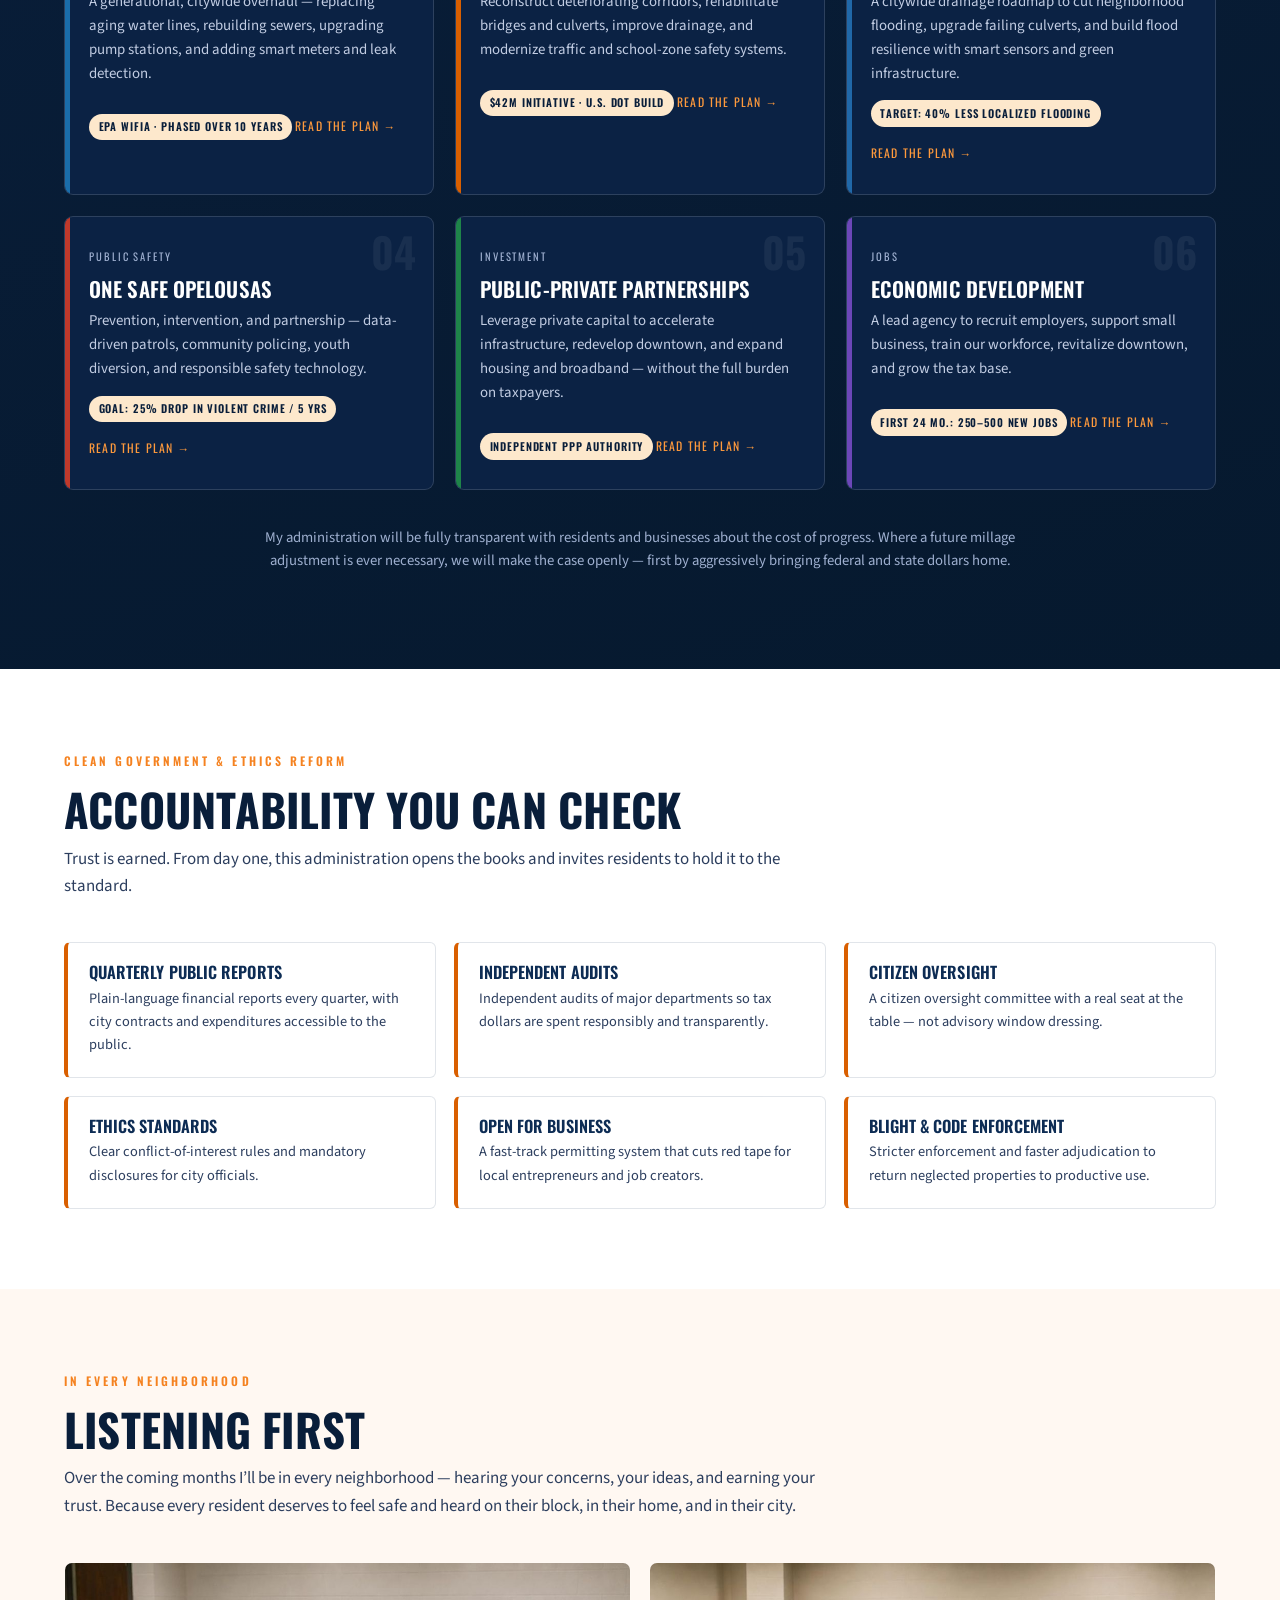
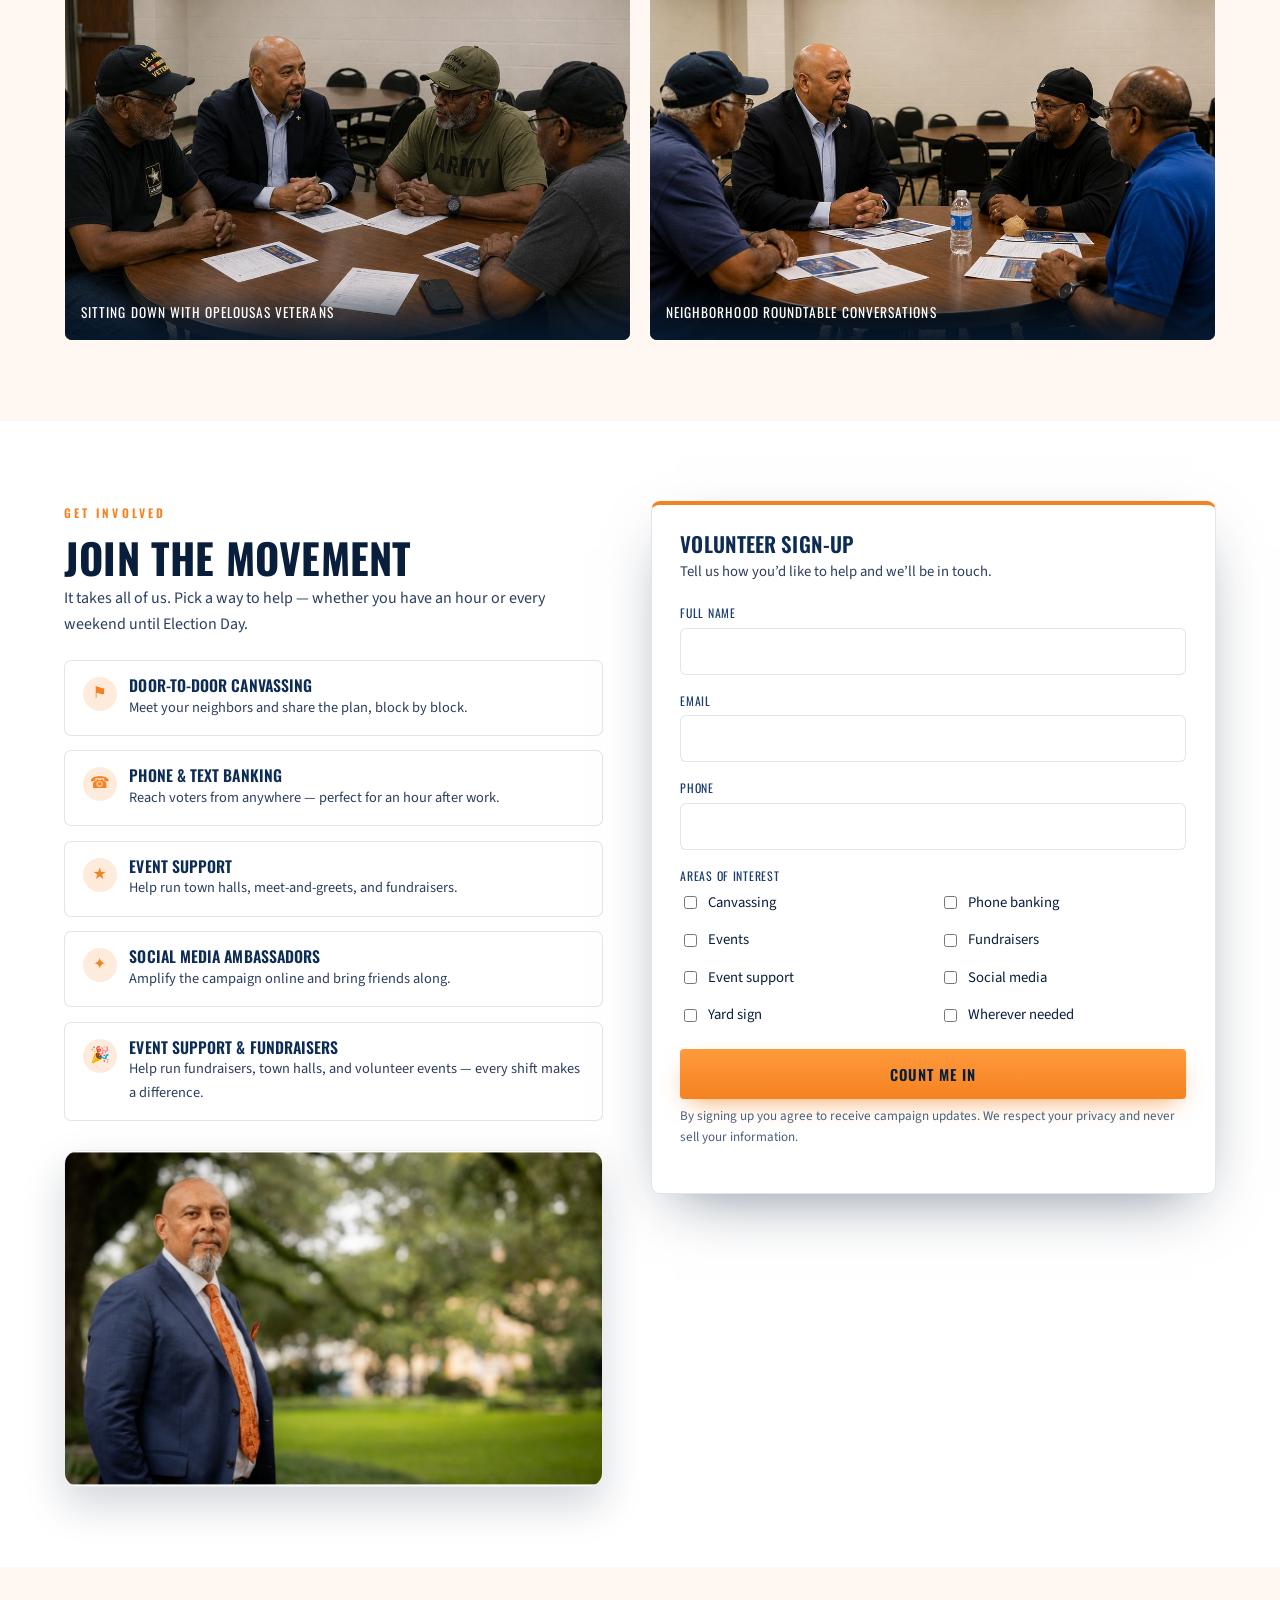
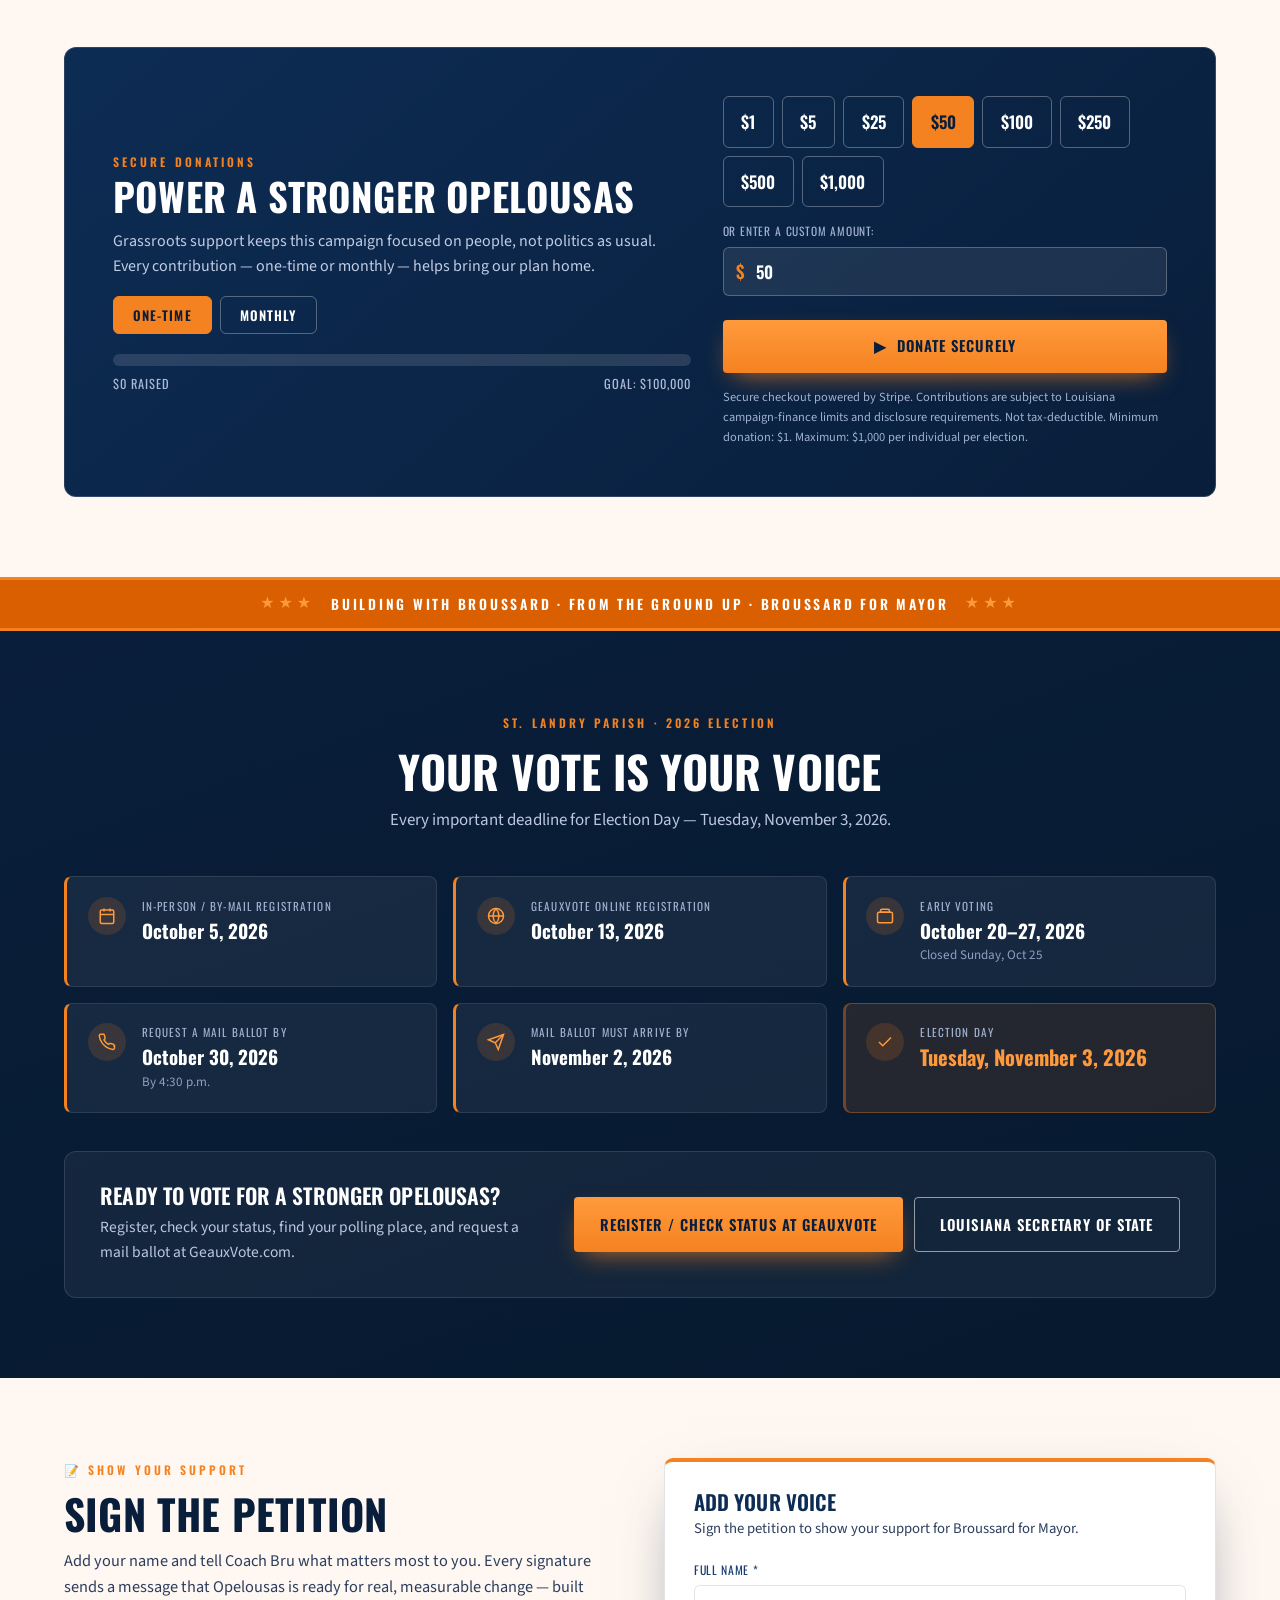
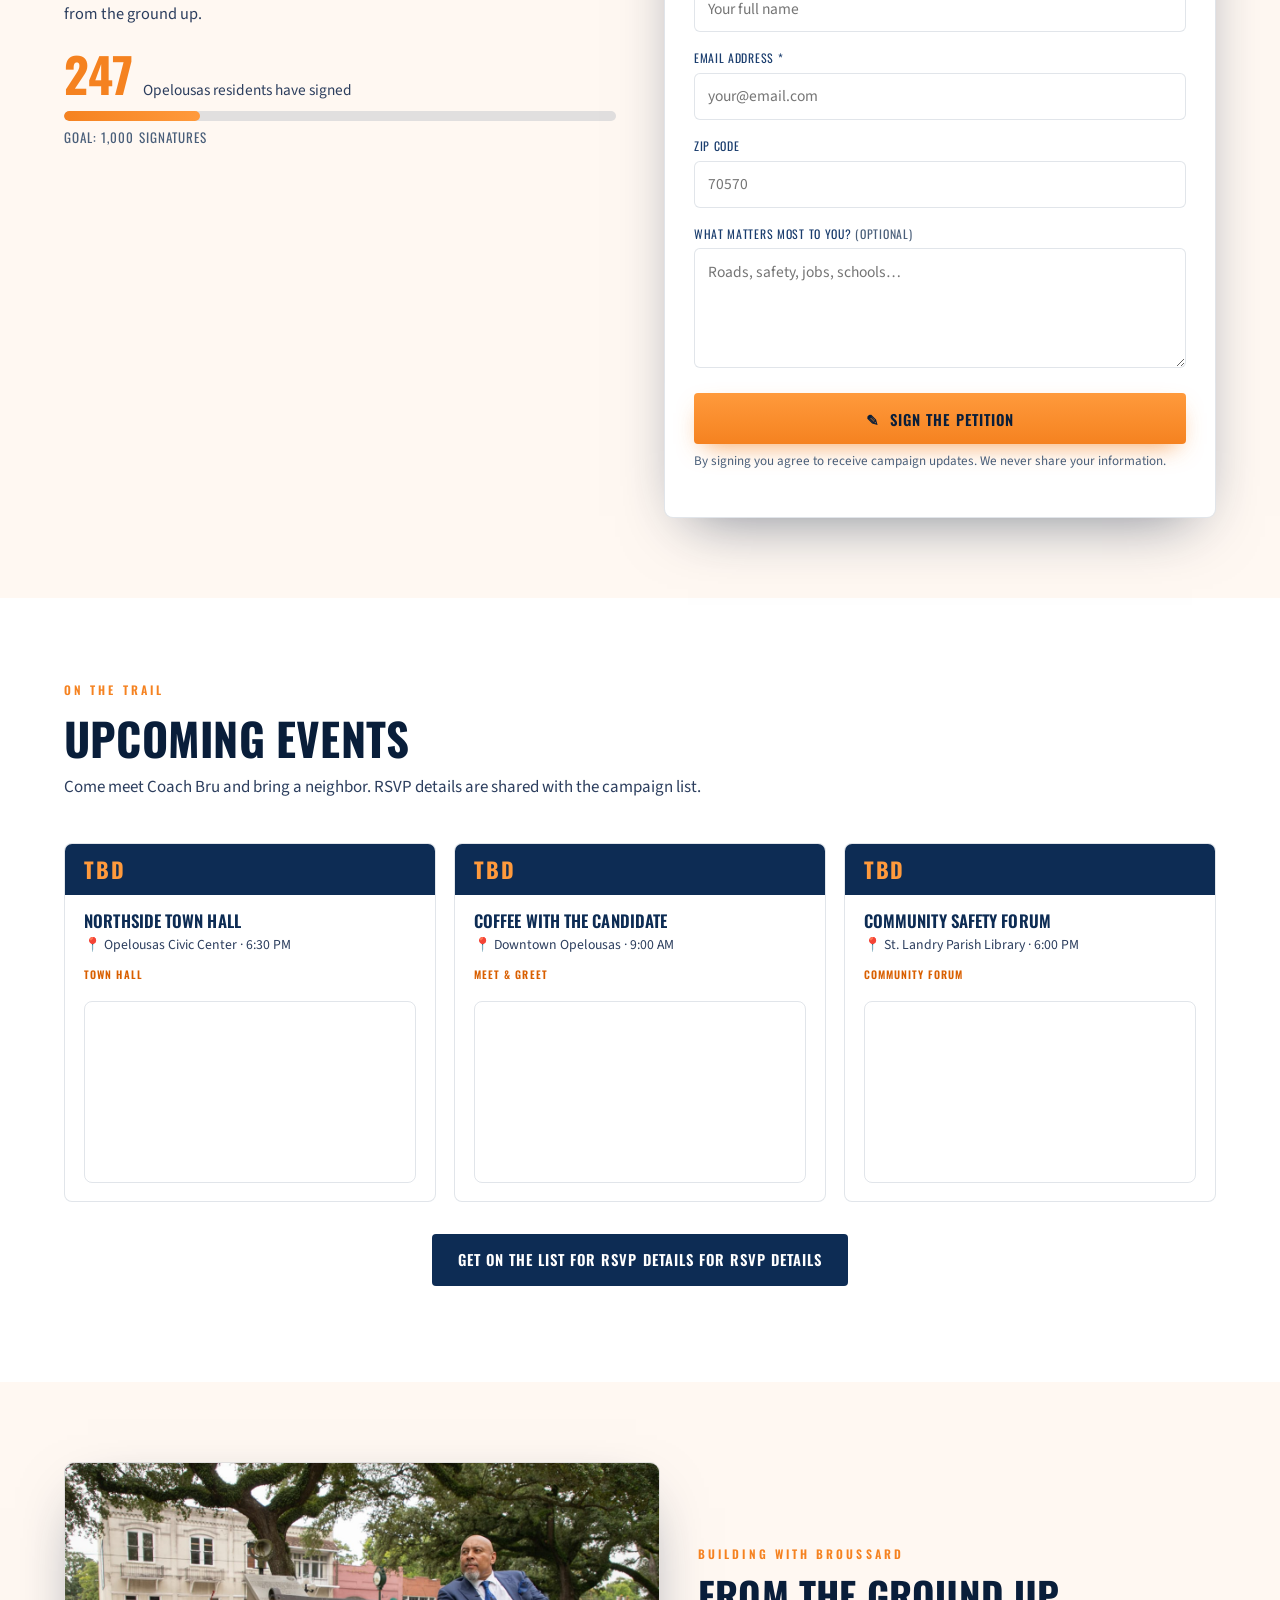
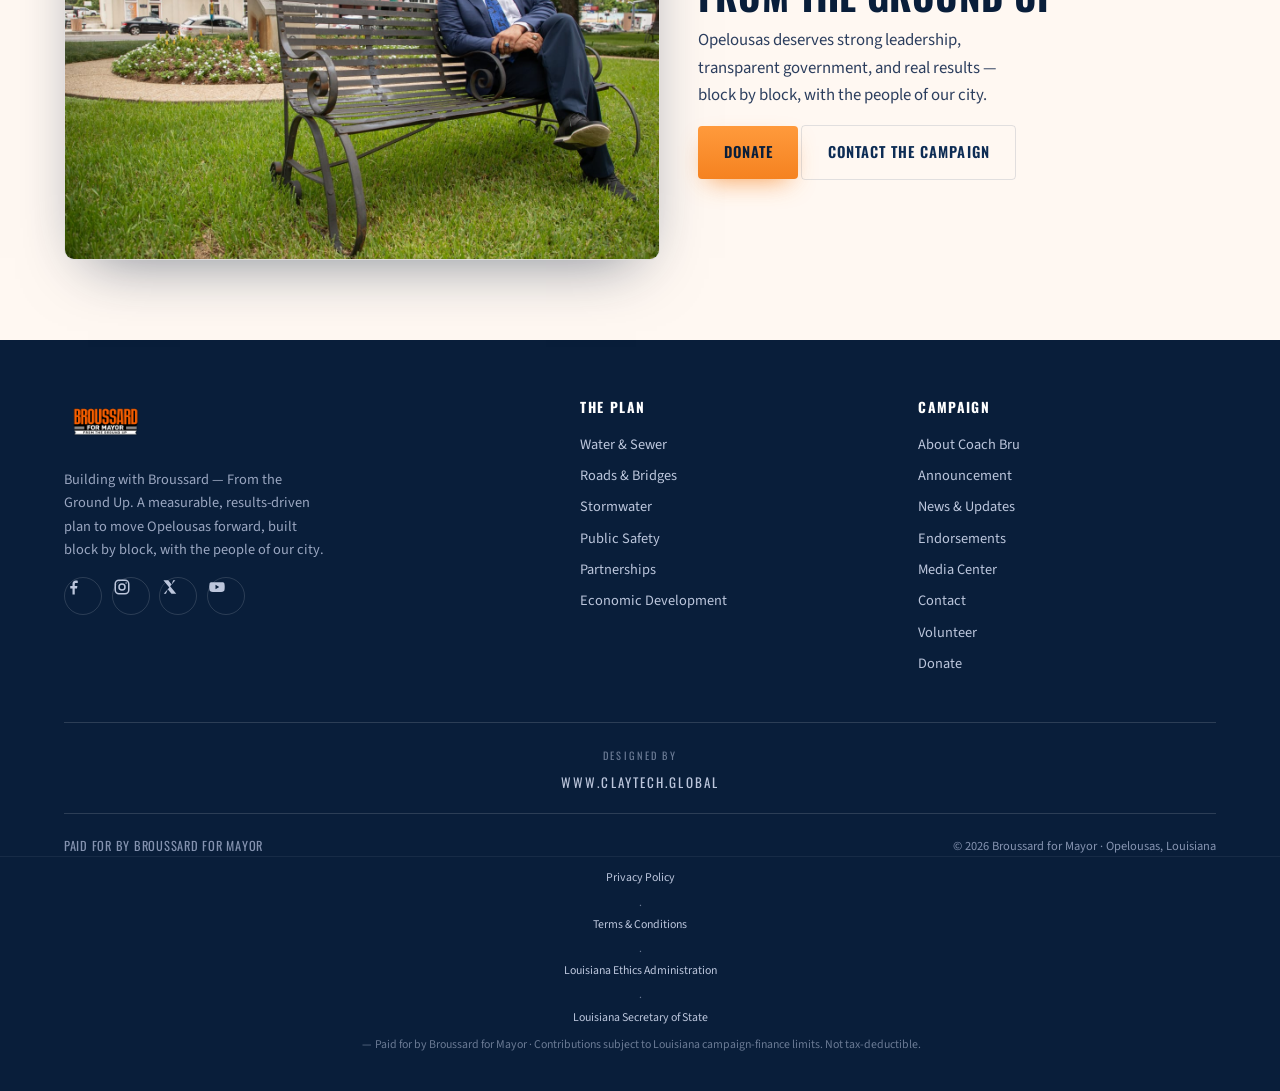
